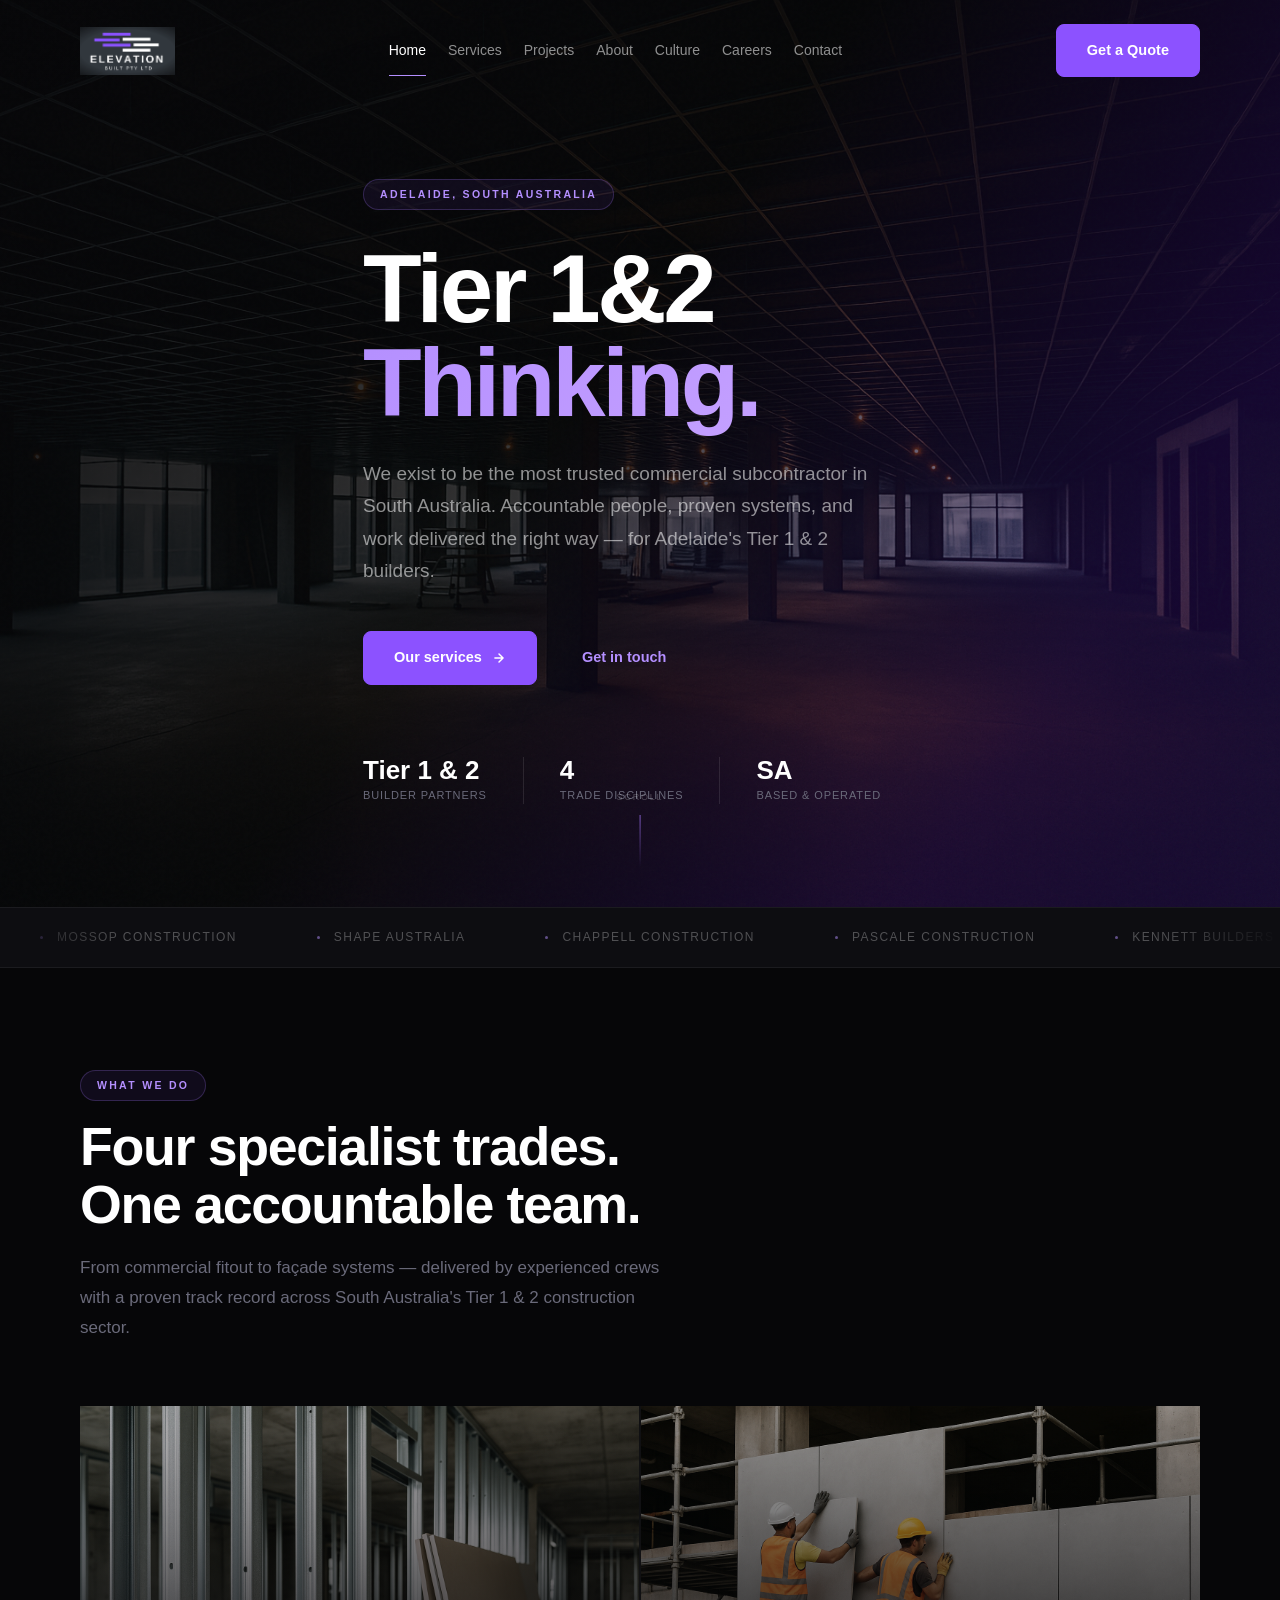
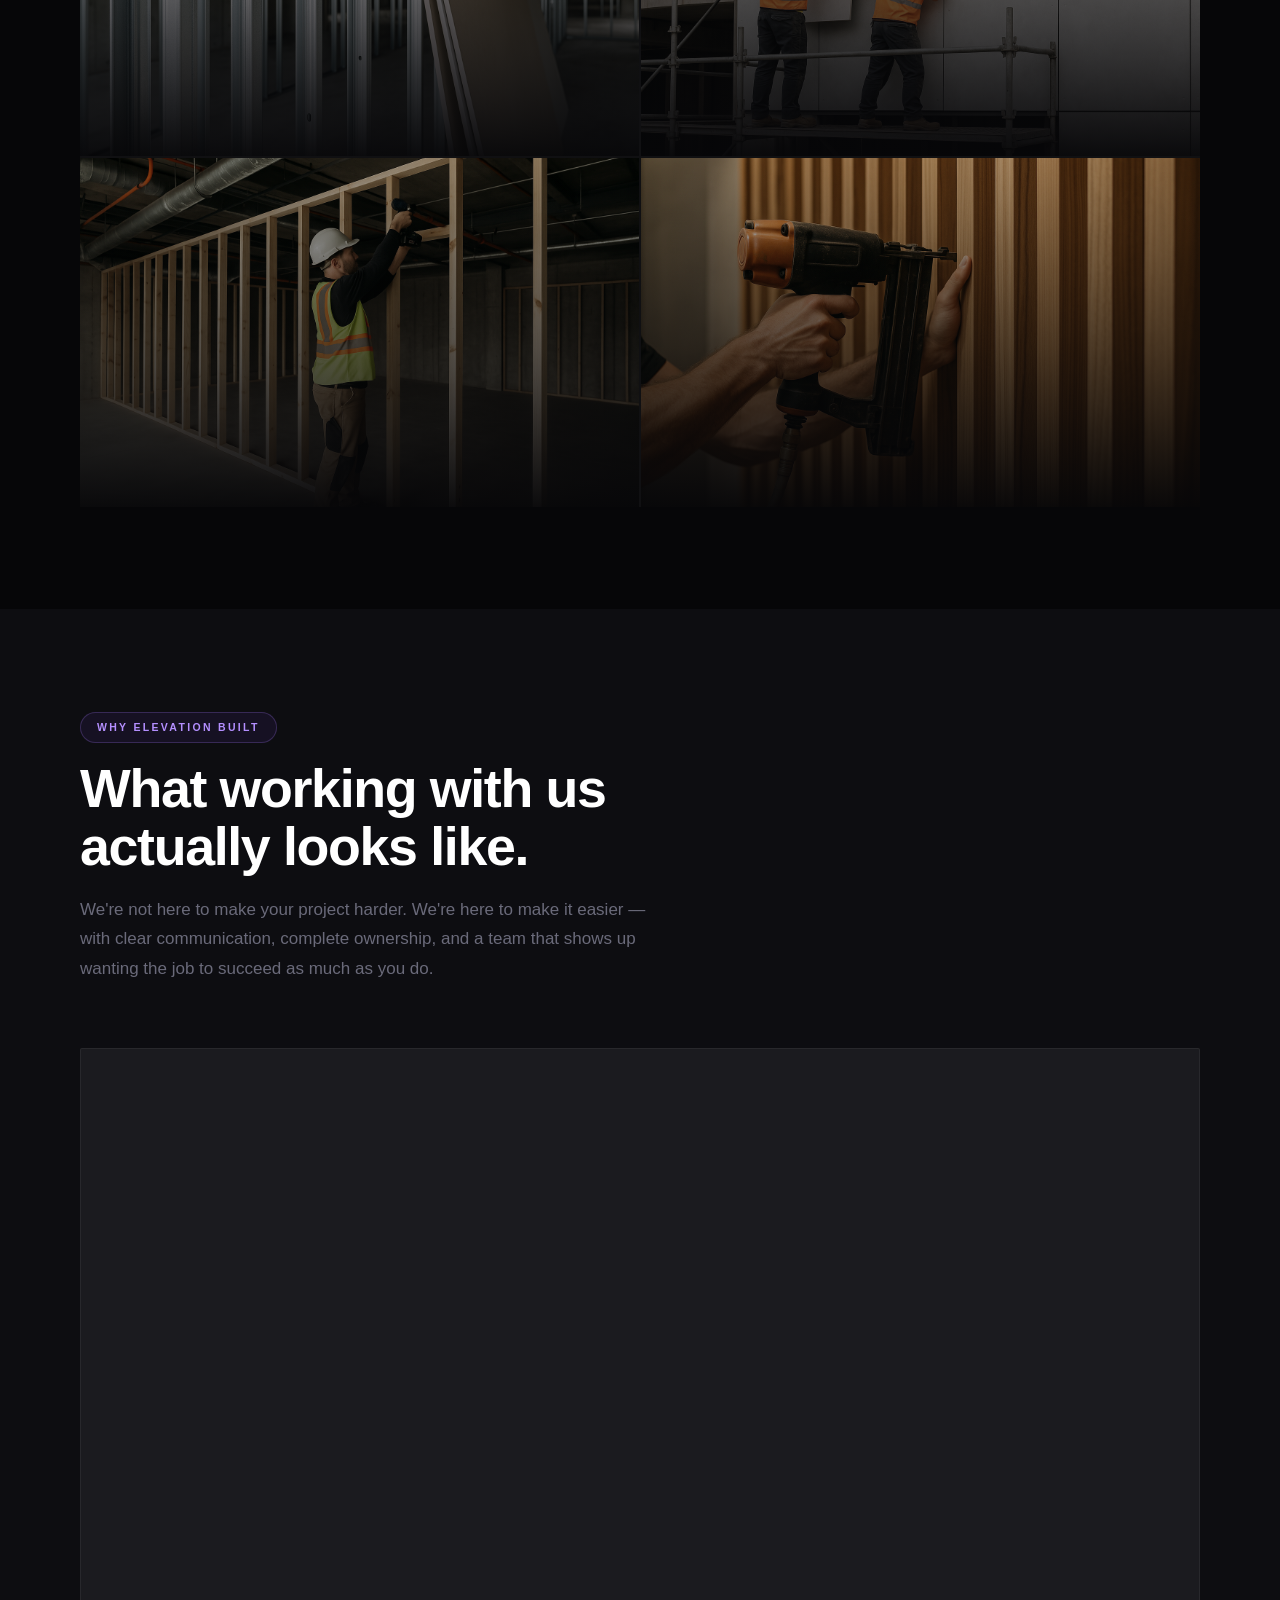
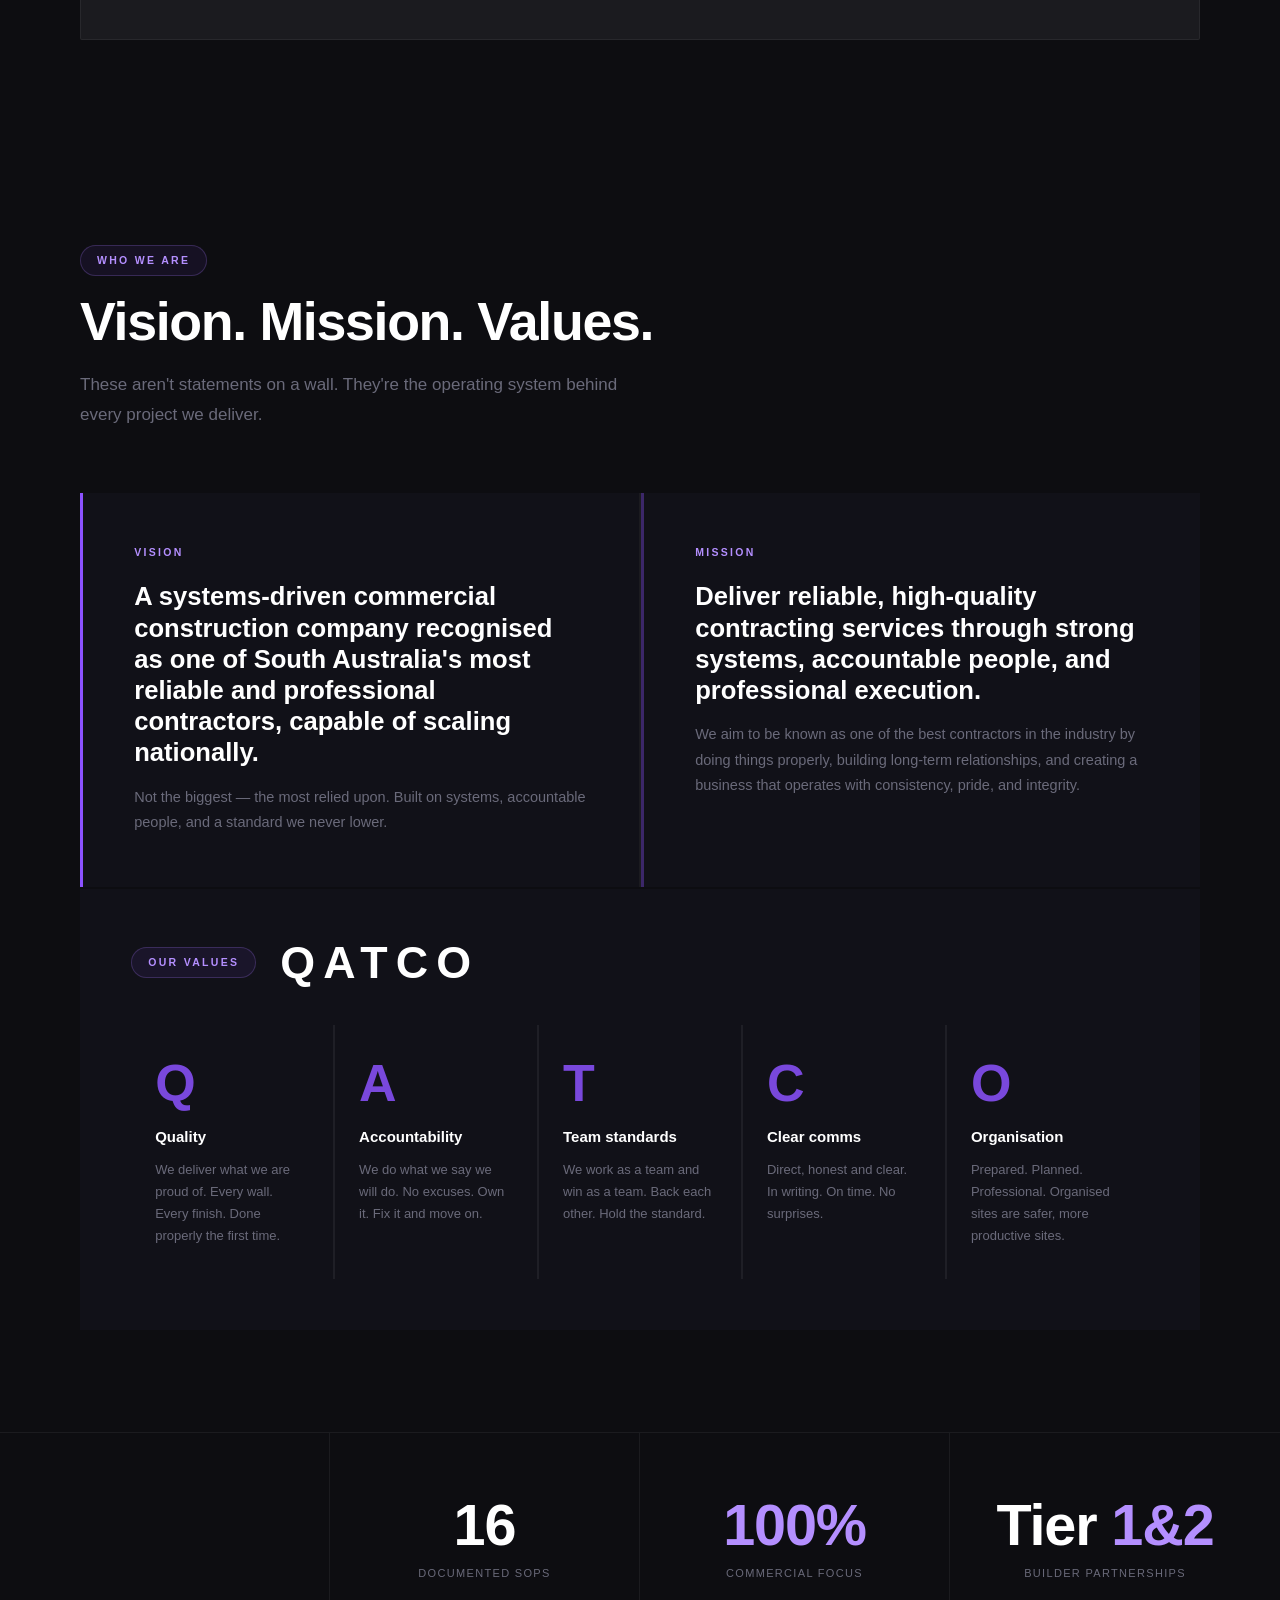
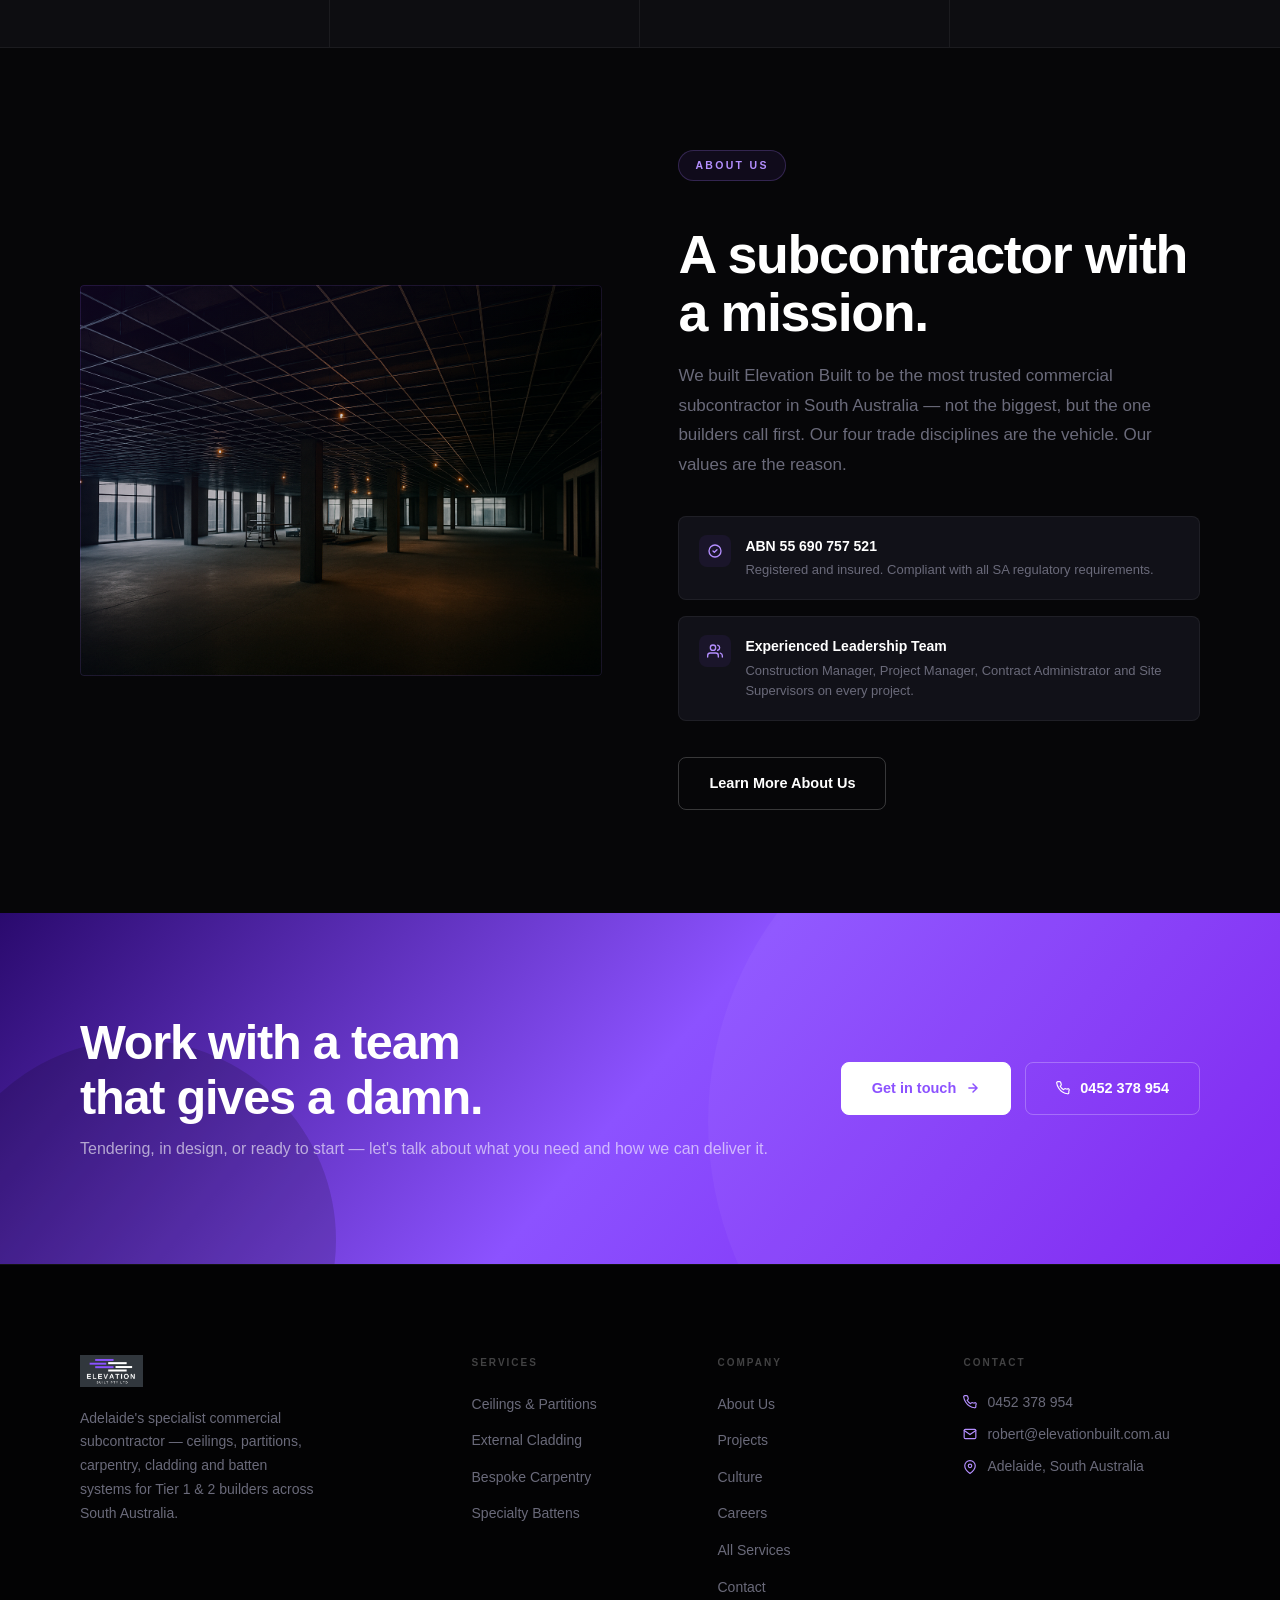
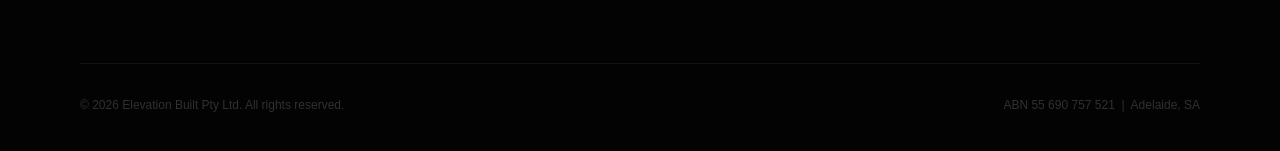
==== index.html @ 49515c76 "Update vision, mission and values from Culture Guide v13 — QATCO" ====
<!DOCTYPE html>
<html lang="en">
<head>
  <meta charset="UTF-8" />
  <meta name="viewport" content="width=device-width, initial-scale=1.0" />
  <title>Elevation Built | Commercial Construction Adelaide | Ceilings, Cladding & Carpentry SA</title>
  <meta name="description" content="Elevation Built — Adelaide's commercial construction specialists. Suspended ceilings, partition walls, bespoke carpentry, external cladding and specialty batten systems. Tier 1 & 2 builder partner. Call 0452 378 954." />
  <meta name="keywords" content="ceilings and partitions Adelaide, commercial construction Adelaide, suspended ceilings Adelaide SA, partition walls Adelaide, external cladding Adelaide, CFC cladding Adelaide, carpentry Adelaide, specialty battens Adelaide" />
  <link rel="canonical" href="https://elevationbuilt.com.au" />
  <meta property="og:title" content="Elevation Built | Commercial Construction Adelaide" />
  <meta property="og:description" content="Adelaide's specialist commercial subcontractor — ceilings, partitions, carpentry, CFC cladding and batten systems for Tier 1 & 2 builders." />
  <meta property="og:type" content="website" />
  <!-- DS Part 1 §3: Helvetica Neue — no external font dependency -->
  <link rel="stylesheet" href="css/style.css" />
  <script type="application/ld+json">{"@context":"https://schema.org","@type":"LocalBusiness","name":"Elevation Built Pty Ltd","telephone":"+61452378954","email":"robert@elevationbuilt.com.au","url":"https://elevationbuilt.com.au","address":{"@type":"PostalAddress","addressLocality":"Adelaide","addressRegion":"SA","addressCountry":"AU"},"areaServed":[{"@type":"City","name":"Adelaide"},{"@type":"State","name":"South Australia"}],"description":"Adelaide commercial construction specialists — ceilings, partitions, carpentry, cladding and batten systems for Tier 1 & 2 builders.","identifier":{"@type":"PropertyValue","name":"ABN","value":"55 690 757 521"}}</script>
</head>
<body>

<!-- ===== NAV ===== -->
<nav class="nav" id="nav" role="navigation" aria-label="Main navigation">
  <div class="container">
    <div class="nav-inner">
      <a href="./" class="nav-logo">
        <img src="images/eb-logo.png" alt="Elevation Built" />
      </a>
      <ul class="nav-links">
        <li><a href="./" class="active">Home</a></li>
        <li><a href="services.html">Services</a></li>
        <li><a href="projects.html">Projects</a></li>
        <li><a href="about.html">About</a></li>
        <li><a href="culture.html">Culture</a></li>
        <li><a href="careers.html">Careers</a></li>
        <li><a href="contact.html">Contact</a></li>
      </ul>
      <div class="nav-right">
        <a href="contact.html" class="btn btn-primary">Get a Quote</a>
        <button class="hamburger" id="hamburger" aria-label="Open navigation menu" aria-expanded="false" aria-controls="mobileMenu">
          <span></span><span></span><span></span>
        </button>
      </div>
    </div>
  </div>
</nav>

<!-- Mobile menu -->
<div class="mobile-menu" id="mobileMenu">
  <a href="./" onclick="closeMobileMenu()">Home</a>
  <a href="services.html" onclick="closeMobileMenu()">Services</a>
  <a href="projects.html" onclick="closeMobileMenu()">Projects</a>
  <a href="about.html" onclick="closeMobileMenu()">About</a>
  <a href="culture.html" onclick="closeMobileMenu()">Culture</a>
  <a href="careers.html" onclick="closeMobileMenu()">Careers</a>
  <a href="contact.html" onclick="closeMobileMenu()">Contact</a>
  <a href="contact.html" class="btn btn-primary" style="margin-top:8px;font-size:18px;" onclick="closeMobileMenu()">Get a Quote</a>
</div>

<main id="main-content">
<!-- ===== HERO ===== -->
<section class="hero">
  <div class="hero-bg"></div>
  <div class="container">
    <div class="hero-content">
      <div class="hero-eyebrow">
        <span class="label">Adelaide, South Australia</span>
      </div>
      <h1 class="hero-title">
        Tier&nbsp;1&amp;2<br>
        <em>Thinking.</em>
      </h1>
      <p class="hero-sub">
        We exist to be the most trusted commercial subcontractor in South Australia. Accountable people, proven systems, and work delivered the right way — for Adelaide's Tier 1 & 2 builders.
      </p>
      <div class="hero-actions">
        <a href="services.html" class="btn btn-primary" data-component="BTN-001-primary">
          Our services
          <svg viewBox="0 0 24 24" fill="none" stroke="currentColor" stroke-width="2.5" stroke-linecap="round" stroke-linejoin="round"><path d="M5 12h14M12 5l7 7-7 7"/></svg>
        </a>
        <a href="contact.html" class="btn btn-ghost" data-component="BTN-001-ghost">Get in touch</a>
      </div>
      <div class="hero-stats">
        <div class="hero-stat">
          <div class="hs-num">Tier&nbsp;1&nbsp;&amp;&nbsp;2</div>
          <div class="hs-lbl">Builder Partners</div>
        </div>
        <div class="hero-stat">
          <div class="hs-num">4</div>
          <div class="hs-lbl">Trade Disciplines</div>
        </div>
        <div class="hero-stat">
          <div class="hs-num">SA</div>
          <div class="hs-lbl">Based &amp; Operated</div>
        </div>
      </div>
    </div>
  </div>
  <div class="scroll-indicator" id="scrollIndicator">
    <span>Scroll</span>
    <div class="scroll-line"></div>
  </div>
</section>

<!-- ===== TRUST BAR ===== -->
<div class="trust-bar">
  <div class="trust-track" id="trustTrack">
    <span class="trust-item">Mossop Construction</span>
    <span class="trust-item">SHAPE Australia</span>
    <span class="trust-item">Chappell Construction</span>
    <span class="trust-item">Pascale Construction</span>
    <span class="trust-item">Kennett Builders</span>
    <span class="trust-item">Cook Building</span>
    <span class="trust-item">Sarah Construction</span>
    <span class="trust-item">Commercial Construction SA</span>
    <span class="trust-item">Mossop Construction</span>
    <span class="trust-item">SHAPE Australia</span>
    <span class="trust-item">Chappell Construction</span>
    <span class="trust-item">Pascale Construction</span>
    <span class="trust-item">Kennett Builders</span>
    <span class="trust-item">Cook Building</span>
    <span class="trust-item">Sarah Construction</span>
    <span class="trust-item">Commercial Construction SA</span>
  </div>
</div>

<!-- ===== SERVICES ===== -->
<section class="section" style="background:var(--bg); padding-top: clamp(80px, 8vw, 120px);">
  <div class="container">
    <div class="section-head reveal">
      <span class="label">What We Do</span>
      <h2 class="section-title">Four specialist trades.<br>One accountable team.</h2>
      <p class="section-sub" style="margin-top:16px;">From commercial fitout to façade systems — delivered by experienced crews with a proven track record across South Australia's Tier 1 & 2 construction sector.</p>
    </div>
  </div>
  <div style="max-width:var(--max-w); margin: 0 auto; padding: 0 var(--pad-h);">
    <div class="services-grid">

      <a href="ceilings-partitions.html" class="service-card reveal reveal-d1">
        <img src="images/ceilings-partitions.png" alt="Ceilings and partitions Adelaide" class="service-card-img" />
        <div class="service-card-overlay">
          <div class="service-tag">01 — Specialist Fitout</div>
          <div class="service-name">Ceilings &amp; Partitions</div>
          <div class="service-blurb">Suspended ceilings, acoustic systems and partition walls for commercial fitout, healthcare, education and retail across Adelaide SA.</div>
          <div class="service-link">
            Learn more
            <svg viewBox="0 0 24 24" fill="none" stroke="currentColor" stroke-width="2.5" stroke-linecap="round" stroke-linejoin="round"><path d="M5 12h14M12 5l7 7-7 7"/></svg>
          </div>
        </div>
      </a>

      <a href="cladding.html" class="service-card reveal reveal-d2">
        <img src="images/cladding.png" alt="CFC external cladding Adelaide" class="service-card-img" />
        <div class="service-card-overlay">
          <div class="service-tag">02 — Façade Systems</div>
          <div class="service-name">External Cladding</div>
          <div class="service-blurb">Fibre cement cladding and architectural façade solutions for commercial buildings across South Australia — NCC-compliant, weathertight installation.</div>
          <div class="service-link">
            Learn more
            <svg viewBox="0 0 24 24" fill="none" stroke="currentColor" stroke-width="2.5" stroke-linecap="round" stroke-linejoin="round"><path d="M5 12h14M12 5l7 7-7 7"/></svg>
          </div>
        </div>
      </a>

      <a href="carpentry.html" class="service-card reveal reveal-d3">
        <img src="images/carpentry.png" alt="Bespoke commercial carpentry Adelaide" class="service-card-img" />
        <div class="service-card-overlay">
          <div class="service-tag">03 — Bespoke Timber</div>
          <div class="service-name">Bespoke Carpentry</div>
          <div class="service-blurb">Architectural timber framing, custom joinery, structural carpentry and precision fit-out for commercial and institutional projects across SA.</div>
          <div class="service-link">
            Learn more
            <svg viewBox="0 0 24 24" fill="none" stroke="currentColor" stroke-width="2.5" stroke-linecap="round" stroke-linejoin="round"><path d="M5 12h14M12 5l7 7-7 7"/></svg>
          </div>
        </div>
      </a>

      <a href="battens.html" class="service-card reveal reveal-d4">
        <img src="images/battens.png" alt="Specialty batten systems Adelaide" class="service-card-img" />
        <div class="service-card-overlay">
          <div class="service-tag">04 — Acoustic &amp; Visual</div>
          <div class="service-name">Specialty Battens</div>
          <div class="service-blurb">Architectural batten wall and ceiling systems — designed and installed to meet acoustic NRC targets for healthcare, education and corporate environments.</div>
          <div class="service-link">
            Learn more
            <svg viewBox="0 0 24 24" fill="none" stroke="currentColor" stroke-width="2.5" stroke-linecap="round" stroke-linejoin="round"><path d="M5 12h14M12 5l7 7-7 7"/></svg>
          </div>
        </div>
      </a>

    </div>
  </div>
</section>

<!-- ===== WHY ELEVATION BUILT ===== -->
<section class="section" style="background: var(--surface);">
  <div class="container">
    <div class="section-head reveal">
      <span class="label">Why Elevation Built</span>
      <h2 class="section-title">What working with us<br>actually looks like.</h2>
      <p class="section-sub" style="margin-top:16px;">We're not here to make your project harder. We're here to make it easier — with clear communication, complete ownership, and a team that shows up wanting the job to succeed as much as you do.</p>
    </div>
    <div class="why-grid">

      <div class="why-item reveal reveal-d1">
        <div class="why-num">01</div>
        <h3>Ownership Over Excuses</h3>
        <p>We don't pass problems up the chain. We run 4-week lookahead programmes, identify clashes early, and keep the programme moving. Accountability is the standard — not the exception.</p>
      </div>

      <div class="why-item reveal reveal-d3">
        <div class="why-num">02</div>
        <h3>Commercial Integrity</h3>
        <p>Every variation captured, costed and submitted before work proceeds. We protect the project's commercial position because that's what genuine partners do — not just what we're contracted to do.</p>
      </div>

      <div class="why-item reveal reveal-d4">
        <div class="why-num">03</div>
        <h3>Systems, Not Luck</h3>
        <p>16 company SOPs covering delivery, safety, communication and commercial management. We built them because the best teams operate on clear standards — not tribal knowledge or whoever shows up that day.</p>
      </div>

      <div class="why-item reveal reveal-d5">
        <div class="why-num">04</div>
        <h3>Quality Without Compromise</h3>
        <p>Fire-rated partitions, acoustic-rated assemblies, NCC-compliant cladding. We do it right because the buildings we work on outlast all of us — and our name goes on them.</p>
      </div>

      <div class="why-item reveal reveal-d5">
        <div class="why-num">05</div>
        <h3>Always Learning</h3>
        <p>Construction evolves, standards change, and better ways of working emerge. We invest in our people and our systems continuously — because the moment a team stops learning, they stop improving. That's not a standard we accept.</p>
      </div>

      <div class="why-item reveal">
        <div class="why-num">06</div>
        <h3>Here to Help, Not Fight</h3>
        <p>We don't show up looking for an argument. We show up to make your programme more predictable, your site cleaner, and your job easier. A great subcontractor lifts the whole project — not just their section of it.</p>
      </div>

    </div>
  </div>
</section>

<!-- ===== VISION / MISSION / VALUES ===== -->
<section class="section" style="background: var(--surface); padding-top: clamp(80px, 8vw, 120px);">
  <div class="container">
    <div class="section-head reveal">
      <span class="label">Who We Are</span>
      <h2 class="section-title">Vision. Mission. Values.</h2>
      <p class="section-sub" style="margin-top:16px;">These aren't statements on a wall. They're the operating system behind every project we deliver.</p>
    </div>

    <!-- Vision + Mission -->
    <div class="vmv-vm-grid">
      <div class="vmv-card vmv-vision reveal reveal-d1">
        <div class="vmv-card-tag">Vision</div>
        <h3 class="vmv-card-title">A systems-driven commercial construction company recognised as one of South Australia's most reliable and professional contractors, capable of scaling nationally.</h3>
        <p class="vmv-card-body">Not the biggest — the most relied upon. Built on systems, accountable people, and a standard we never lower.</p>
      </div>
      <div class="vmv-card vmv-mission reveal reveal-d2">
        <div class="vmv-card-tag">Mission</div>
        <h3 class="vmv-card-title">Deliver reliable, high-quality contracting services through strong systems, accountable people, and professional execution.</h3>
        <p class="vmv-card-body">We aim to be known as one of the best contractors in the industry by doing things properly, building long-term relationships, and creating a business that operates with consistency, pride, and integrity.</p>
      </div>
    </div>

    <!-- QATCO Values -->
    <div class="vmv-values-wrap reveal reveal-d3">
      <div class="vmv-values-header">
        <span class="label">Our Values</span>
        <h3 class="vmv-values-word">QATCO</h3>
      </div>
      <div class="vmv-values-grid">
        <div class="vmv-value-card">
          <div class="vmv-letter">Q</div>
          <h4>Quality</h4>
          <p>We deliver what we are proud of. Every wall. Every finish. Done properly the first time.</p>
        </div>
        <div class="vmv-value-card">
          <div class="vmv-letter">A</div>
          <h4>Accountability</h4>
          <p>We do what we say we will do. No excuses. Own it. Fix it and move on.</p>
        </div>
        <div class="vmv-value-card">
          <div class="vmv-letter">T</div>
          <h4>Team standards</h4>
          <p>We work as a team and win as a team. Back each other. Hold the standard.</p>
        </div>
        <div class="vmv-value-card">
          <div class="vmv-letter">C</div>
          <h4>Clear comms</h4>
          <p>Direct, honest and clear. In writing. On time. No surprises.</p>
        </div>
        <div class="vmv-value-card">
          <div class="vmv-letter">O</div>
          <h4>Organisation</h4>
          <p>Prepared. Planned. Professional. Organised sites are safer, more productive sites.</p>
        </div>
      </div>
    </div>

  </div>
</section>

<!-- ===== STATS ===== -->
<div class="stats-strip">
  <div class="container" style="padding:0;">
    <div class="stats-grid">
      <div class="stat-cell reveal">

      </div>
      <div class="stat-cell reveal reveal-d1">
        <div class="stat-big">16</div>
        <div class="stat-lbl">Documented SOPs</div>
      </div>
      <div class="stat-cell reveal reveal-d2">
        <div class="stat-big"><em>100%</em></div>
        <div class="stat-lbl">Commercial Focus</div>
      </div>
      <div class="stat-cell reveal reveal-d3">
        <div class="stat-big">Tier&nbsp;<em>1&amp;2</em></div>
        <div class="stat-lbl">Builder Partnerships</div>
      </div>
    </div>
  </div>
</div>

<!-- ===== ABOUT SPLIT ===== -->
<section class="split-section section" style="background: var(--bg);">
  <div class="container">
    <div class="split-inner">
      <div class="split-img reveal">
        <img src="images/hero-v3.png" alt="Elevation Built commercial construction Adelaide" />
        <div class="split-img-border"></div>
      </div>
      <div class="split-content">
        <span class="label reveal">About Us</span>
        <h2 class="section-title reveal reveal-d1" style="margin: 20px 0 20px;">A subcontractor with a mission.</h2>
        <p class="section-sub reveal reveal-d2" style="margin-bottom: 36px;">We built Elevation Built to be the most trusted commercial subcontractor in South Australia — not the biggest, but the one builders call first. Our four trade disciplines are the vehicle. Our values are the reason.</p>
        <div class="split-points">
          <div class="split-point reveal reveal-d2">
            <div class="split-point-icon">
              <svg viewBox="0 0 24 24" fill="none" stroke-width="2" stroke-linecap="round" stroke-linejoin="round"><path d="M9 12l2 2 4-4m6 2a9 9 0 11-18 0 9 9 0 0118 0z"/></svg>
            </div>
            <div>
              <h4>ABN 55 690 757 521</h4>
              <p>Registered and insured. Compliant with all SA regulatory requirements.</p>
            </div>
          </div>
          <div class="split-point reveal reveal-d3">
            <div class="split-point-icon">
              <svg viewBox="0 0 24 24" fill="none" stroke-width="2" stroke-linecap="round" stroke-linejoin="round"><path d="M17 21v-2a4 4 0 00-4-4H5a4 4 0 00-4 4v2"/><circle cx="9" cy="7" r="4"/><path d="M23 21v-2a4 4 0 00-3-3.87M16 3.13a4 4 0 010 7.75"/></svg>
            </div>
            <div>
              <h4>Experienced Leadership Team</h4>
              <p>Construction Manager, Project Manager, Contract Administrator and Site Supervisors on every project.</p>
            </div>
          </div>

        </div>
        <div style="margin-top: 36px;" class="reveal reveal-d5">
          <a href="about.html" class="btn btn-outline">Learn More About Us</a>
        </div>
      </div>
    </div>
  </div>
</section>

<!-- ===== CTA ===== -->
<section class="cta-section">
  <div class="container">
    <div class="cta-inner">
      <div class="cta-text">
        <h2 class="cta-title">Work with a team<br>that gives a damn.</h2>
        <p class="cta-sub">Tendering, in design, or ready to start — let's talk about what you need and how we can deliver it.</p>
      </div>
      <div class="cta-actions">
        <a href="contact.html" class="btn btn-white" data-component="BTN-001-primary">
          Get in touch
          <svg viewBox="0 0 24 24" fill="none" stroke="currentColor" stroke-width="2.5" stroke-linecap="round" stroke-linejoin="round"><path d="M5 12h14M12 5l7 7-7 7"/></svg>
        </a>
        <a href="tel:0452378954" class="btn btn-outline" style="border-color:rgba(255,255,255,0.25); color:#fff;">
          <svg viewBox="0 0 24 24" fill="none" stroke="currentColor" stroke-width="2" stroke-linecap="round" stroke-linejoin="round"><path d="M22 16.92v3a2 2 0 01-2.18 2 19.79 19.79 0 01-8.63-3.07A19.5 19.5 0 014.5 12 19.79 19.79 0 011.23 3.43 2 2 0 013.22 1h3a2 2 0 012 1.72c.127.96.361 1.903.7 2.81a2 2 0 01-.45 2.11L7.09 8.91a16 16 0 006 6l1.27-1.27a2 2 0 012.11-.45c.907.339 1.85.573 2.81.7A2 2 0 0122 16.92z"/></svg>
          0452 378 954
        </a>
      </div>
    </div>
  </div>
</section>

</main><!-- end #main-content -->

<!-- ===== FOOTER ===== -->
<footer class="footer" role="contentinfo">
  <div class="container">
    <div class="footer-grid">
      <div class="footer-brand">
        <img src="images/eb-logo.png" alt="Elevation Built" class="footer-logo" />
        <p class="footer-tagline">Adelaide's specialist commercial subcontractor — ceilings, partitions, carpentry, cladding and batten systems for Tier 1 & 2 builders across South Australia.</p>
      </div>
      <div class="footer-col">
        <h5>Services</h5>
        <ul>
          <li><a href="ceilings-partitions.html">Ceilings &amp; Partitions</a></li>
          <li><a href="cladding.html">External Cladding</a></li>
          <li><a href="carpentry.html">Bespoke Carpentry</a></li>
          <li><a href="battens.html">Specialty Battens</a></li>
        </ul>
      </div>
      <div class="footer-col">
        <h5>Company</h5>
        <ul>
          <li><a href="about.html">About Us</a></li>
          <li><a href="projects.html">Projects</a></li>
          <li><a href="culture.html">Culture</a></li>
          <li><a href="careers.html">Careers</a></li>
          <li><a href="services.html">All Services</a></li>
          <li><a href="contact.html">Contact</a></li>
        </ul>
      </div>
      <div class="footer-col">
        <h5>Contact</h5>
        <div class="footer-contact-line">
          <svg viewBox="0 0 24 24" fill="none" stroke-width="2" stroke-linecap="round" stroke-linejoin="round"><path d="M22 16.92v3a2 2 0 01-2.18 2 19.79 19.79 0 01-8.63-3.07A19.5 19.5 0 014.5 12 19.79 19.79 0 011.23 3.43 2 2 0 013.22 1h3a2 2 0 012 1.72c.127.96.361 1.903.7 2.81a2 2 0 01-.45 2.11L7.09 8.91a16 16 0 006 6l1.27-1.27a2 2 0 012.11-.45c.907.339 1.85.573 2.81.7A2 2 0 0122 16.92z"/></svg>
          <a href="tel:0452378954">0452 378 954</a>
        </div>
        <div class="footer-contact-line">
          <svg viewBox="0 0 24 24" fill="none" stroke-width="2" stroke-linecap="round" stroke-linejoin="round"><path d="M4 4h16c1.1 0 2 .9 2 2v12c0 1.1-.9 2-2 2H4c-1.1 0-2-.9-2-2V6c0-1.1.9-2 2-2z"/><polyline points="22,6 12,13 2,6"/></svg>
          <a href="mailto:robert@elevationbuilt.com.au">robert@elevationbuilt.com.au</a>
        </div>
        <div class="footer-contact-line">
          <svg viewBox="0 0 24 24" fill="none" stroke-width="2" stroke-linecap="round" stroke-linejoin="round"><path d="M21 10c0 7-9 13-9 13s-9-6-9-13a9 9 0 0118 0z"/><circle cx="12" cy="10" r="3"/></svg>
          <p>Adelaide, South Australia</p>
        </div>
      </div>
    </div>
    <div class="footer-bottom">
      <p class="footer-copy">© 2026 Elevation Built Pty Ltd. All rights reserved.</p>
      <!-- DS version: Full DS alignment v1.0 — July 2026 -->
      <span class="footer-abn">ABN 55 690 757 521 &nbsp;|&nbsp; Adelaide, SA</span>
    </div>
  </div>
</footer>

<script>
// ===== NAV SCROLL =====
const nav = document.getElementById('nav');
window.addEventListener('scroll', () => {
  nav.classList.toggle('scrolled', window.scrollY > 40);
}, { passive: true });

// ===== HAMBURGER =====
const hamburger = document.getElementById('hamburger');
const mobileMenu = document.getElementById('mobileMenu');
let menuOpen = false;
hamburger.addEventListener('click', () => {
  menuOpen = !menuOpen;
  mobileMenu.classList.toggle('open', menuOpen);
  document.body.style.overflow = menuOpen ? 'hidden' : '';
  hamburger.setAttribute('aria-expanded', menuOpen ? 'true' : 'false');
  hamburger.setAttribute('aria-label', menuOpen ? 'Close navigation menu' : 'Open navigation menu');
});
function closeMobileMenu() {
  menuOpen = false;
  mobileMenu.classList.remove('open');
  document.body.style.overflow = '';
}

// ===== SCROLL REVEAL =====
const reveals = document.querySelectorAll('.reveal');
const revealObserver = new IntersectionObserver((entries) => {
  entries.forEach(e => {
    if (e.isIntersecting) {
      e.target.classList.add('visible');
      revealObserver.unobserve(e.target);
    }
  });
}, { threshold: 0.1, rootMargin: '0px 0px -40px 0px' });
reveals.forEach(el => revealObserver.observe(el));

// ===== SCROLL INDICATOR =====
const scrollInd = document.getElementById('scrollIndicator');
if (scrollInd) {
  scrollInd.addEventListener('click', () => {
    window.scrollBy({ top: window.innerHeight, behavior: 'smooth' });
  });
  window.addEventListener('scroll', () => {
    if (scrollInd) scrollInd.style.opacity = window.scrollY > 80 ? '0' : '1';
  }, { passive: true });
}
</script>
</body>
</html>
---- css/style.css ----
/* =============================================
   ELEVATION BUILT — PREMIUM DESIGN SYSTEM
   ============================================= */

/* DS Part 1 — Typography: Helvetica Neue, no Google Fonts */
/* DS Part 1 — Colours: corrected primary purple #8C52FF */
/* DS Part 1 — Spacing: strict 8pt scale */
/* DS Part 2 — Components: BTN-001, BADGE-001, ALT-001 status classes */
/* DS Part 1 — Accessibility: WCAG 2.1 AA, 44×44px touch targets */

*, *::before, *::after { box-sizing: border-box; margin: 0; padding: 0; }

:root {
  /* Surfaces */
  --bg:            #060608;
  --surface:       #0d0d11;
  --card:          #111118;
  --card-hover:    #16161f;

  /* Primary purple — DS Part 1 §2.1 corrected token */
  --purple:        #8C52FF;
  --purple-mid:    #7a3df0;
  --purple-light:  #b48fff;
  --purple-glow:   rgba(140, 82, 255, 0.30);
  --purple-subtle: rgba(140, 82, 255, 0.08);

  /* Status colours — DS Part 1 §2.1 — never use as sole signal */
  --success:       #22C55E;
  --success-tint:  rgba(34, 197, 94, 0.10);
  --warning:       #F59E0B;
  --warning-tint:  rgba(245, 158, 11, 0.10);
  --critical:      #EF4444;
  --critical-tint: rgba(239, 68, 68, 0.10);
  --info:          #3B82F6;
  --info-tint:     rgba(59, 130, 246, 0.10);

  /* Neutrals */
  --white:         #ffffff;
  --off-white:     #ededf2;
  --grey-light:    #b8b8c8;
  --grey:          #6a6a7a;
  --border:        rgba(255, 255, 255, 0.06);
  --border-purple: rgba(140, 82, 255, 0.35);

  /* Typography — DS Part 1 §3: Helvetica Neue, no Google Fonts */
  --font-head:     'Helvetica Neue', Helvetica, Arial, sans-serif;
  --font-body:     'Helvetica Neue', Helvetica, Arial, sans-serif;

  /* Layout */
  --max-w:         1240px;
  --pad-h:         clamp(20px, 5vw, 60px);
  --section-py:    clamp(80px, 8vw, 140px);

  /* 8pt spacing scale — DS Part 1 §4 */
  --sp-1:  4px;
  --sp-2:  8px;
  --sp-3:  16px;
  --sp-4:  24px;
  --sp-5:  32px;
  --sp-6:  40px;
  --sp-7:  48px;
  --sp-8:  56px;
  --sp-9:  64px;
  --sp-10: 80px;
  --sp-11: 96px;
  --sp-12: 120px;
  --sp-13: 160px;
}

html { font-size: 16px; scroll-behavior: smooth; }

/* DS Part 1 §7.1 — Focus ring: 2px #8C52FF, 2px offset, keyboard only */
:focus-visible {
  outline: 2px solid var(--purple);
  outline-offset: 2px;
  border-radius: 4px;
}
:focus:not(:focus-visible) { outline: none; }

body {
  background: var(--bg);
  color: var(--off-white);
  font-family: var(--font-body);
  line-height: 1.6;
  overflow-x: hidden;
  -webkit-font-smoothing: antialiased;
  -moz-osx-font-smoothing: grayscale;
}

a { color: inherit; text-decoration: none; }
img { max-width: 100%; display: block; }
ul { list-style: none; }

/* ============ LAYOUT ============ */
.container { max-width: var(--max-w); margin: 0 auto; padding: 0 var(--pad-h); }
.section { padding: var(--section-py) 0; }

/* ============ TYPOGRAPHY ============ */
.label {
  display: inline-block;
  font-family: var(--font-head);
  font-size: 10.5px;
  font-weight: 600;
  letter-spacing: 0.22em;
  text-transform: uppercase;
  color: var(--purple-light);
  border: 1px solid rgba(155, 111, 240, 0.25);
  border-radius: 100px;
  padding: 6px 16px;
  background: var(--purple-subtle);
}

.section-title {
  font-family: var(--font-head);
  font-size: clamp(36px, 4.2vw, 60px);
  font-weight: 700;
  line-height: 1.08;
  letter-spacing: -0.025em;
  color: var(--white);
}

.section-sub {
  font-size: clamp(15px, 1.4vw, 17px);
  color: var(--grey);
  line-height: 1.75;
  max-width: 580px;
}

.section-head { margin-bottom: clamp(48px, 5vw, 80px); }
.section-head .section-title { margin: 16px 0 20px; }

/* ============ BUTTONS ============ */
/* BTN-001 — DS Part 2 §A — min 44×44px touch target, sentence case labels */
.btn {
  display: inline-flex; align-items: center; gap: 10px;
  padding: 14px 30px;
  min-height: 44px;
  min-width: 44px;
  border-radius: 8px;
  font-family: var(--font-head);
  font-size: 14.5px; font-weight: 600;
  cursor: pointer;
  border: 1px solid transparent;
  transition: all 0.22s ease;
  white-space: nowrap;
  text-transform: none; /* Sentence case — DS Part 1 §3.2 */
}
/* BTN-001-primary — one per screen/section */
.btn-primary, [data-component="BTN-001-primary"] {
  background: var(--purple);
  color: #fff;
  border-color: var(--purple);
}
.btn-primary:hover, [data-component="BTN-001-primary"]:hover {
  background: var(--purple-mid);
  border-color: var(--purple-mid);
  transform: translateY(-2px);
  box-shadow: 0 14px 40px var(--purple-glow);
}
/* BTN-001-secondary */
[data-component="BTN-001-secondary"] {
  background: var(--white);
  color: #1A1A2E;
  border-color: #1A1A2E;
}
[data-component="BTN-001-secondary"]:hover {
  background: var(--off-white);
}
.btn-outline {
  background: transparent;
  color: var(--white);
  border-color: rgba(255,255,255,0.2);
}
.btn-outline:hover {
  background: rgba(255,255,255,0.05);
  border-color: rgba(255,255,255,0.4);
}
/* BTN-001-ghost / tertiary */
.btn-ghost, [data-component="BTN-001-ghost"] {
  background: transparent;
  color: var(--purple-light);
  border-color: transparent;
}
.btn-ghost:hover, [data-component="BTN-001-ghost"]:hover {
  color: var(--white);
  background: var(--purple-subtle);
}
.btn-white {
  background: #fff;
  color: var(--purple);
  border-color: #fff;
}
.btn-white:hover {
  background: var(--off-white);
  transform: translateY(-2px);
  box-shadow: 0 16px 48px rgba(0,0,0,0.35);
}

/* BTN-001-destructive */
[data-component="BTN-001-destructive"] {
  background: var(--critical);
  color: #fff;
  border-color: var(--critical);
}
[data-component="BTN-001-destructive"]:hover {
  background: #dc2626;
  border-color: #dc2626;
}
.btn svg { width: 14px; height: 14px; flex-shrink: 0; }

/* ============ SCROLL REVEAL ============ */
.reveal {
  opacity: 0;
  transform: translateY(32px);
  transition: opacity 0.72s cubic-bezier(0.22, 1, 0.36, 1),
              transform 0.72s cubic-bezier(0.22, 1, 0.36, 1);
}
.reveal.visible { opacity: 1; transform: translateY(0); }
.reveal-d1 { transition-delay: 0.1s; }
.reveal-d2 { transition-delay: 0.2s; }
.reveal-d3 { transition-delay: 0.3s; }
.reveal-d4 { transition-delay: 0.4s; }
.reveal-d5 { transition-delay: 0.5s; }

/* ============ NAVBAR ============ */
.nav {
  position: fixed; top: 0; left: 0; right: 0; z-index: 200;
  padding: 24px 0;
  border-bottom: 1px solid transparent;
  transition: padding 0.3s ease, background 0.3s ease, border-color 0.3s ease;
}
.nav.scrolled {
  padding: 14px 0;
  background: rgba(6, 6, 8, 0.88);
  backdrop-filter: blur(24px) saturate(1.4);
  -webkit-backdrop-filter: blur(24px) saturate(1.4);
  border-color: var(--border);
}
.nav-inner { display: flex; align-items: center; justify-content: space-between; gap: 32px; }
.nav-logo img {
  height: 48px;
  width: auto;
  /* Soft fade on all edges — dissolves the rectangle */
  -webkit-mask-image: radial-gradient(ellipse 90% 80% at 50% 50%, black 55%, transparent 100%);
  mask-image: radial-gradient(ellipse 90% 80% at 50% 50%, black 55%, transparent 100%);
  transition: opacity 0.2s;
}
.nav-logo img:hover { opacity: 0.85; }
.nav-links {
  display: flex; align-items: center; gap: 22px;
}
/* DS Part 1 §7.2 — nav links min touch height */
.nav-links a {
  font-family: var(--font-head);
  font-size: 14px; font-weight: 500;
  color: rgba(255,255,255,0.55);
  transition: color 0.2s;
  position: relative;
  min-height: 44px;
  display: inline-flex;
  align-items: center;
}
.nav-links a::after {
  content: '';
  position: absolute; bottom: -3px; left: 0; right: 0;
  height: 1px;
  background: var(--purple-light);
  transform: scaleX(0);
  transition: transform 0.2s;
}
.nav-links a:hover { color: var(--white); }
.nav-links a:hover::after,
.nav-links a.active::after { transform: scaleX(1); }
.nav-links a.active { color: var(--white); }
.nav-right { display: flex; align-items: center; gap: 16px; }

/* DS Part 1 §7.2 — 44×44px min touch target */
.hamburger { display: none; background: none; border: none; cursor: pointer; padding: 6px; flex-direction: column; gap: 5px; min-width: 44px; min-height: 44px; align-items: center; justify-content: center; }
.hamburger span { display: block; width: 22px; height: 1.5px; background: var(--white); border-radius: 2px; transition: all 0.3s; }

/* Mobile menu */
.mobile-menu {
  display: none;
  position: fixed; top: 0; left: 0; right: 0; bottom: 0; z-index: 150;
  background: var(--bg);
  padding: 100px var(--pad-h) 40px;
  flex-direction: column; gap: 32px;
}
.mobile-menu.open { display: flex; }
.mobile-menu a {
  font-family: var(--font-head);
  font-size: clamp(28px, 6vw, 48px);
  font-weight: 700;
  color: var(--white);
  border-bottom: 1px solid var(--border);
  padding-bottom: 24px;
  transition: color 0.2s;
}
.mobile-menu a:hover { color: var(--purple-light); }

/* ============ HERO ============ */
.hero {
  position: relative;
  min-height: 100svh;
  display: flex; align-items: center;
  overflow: hidden;
}
.hero-bg {
  position: absolute; inset: 0;
  background-image: url('../images/hero-v3.png');
  background-size: cover;
  background-position: center 30%;
  z-index: 0;
}
.hero-bg::after {
  content: '';
  position: absolute; inset: 0;
  background: linear-gradient(
    125deg,
    rgba(6,6,8,0.95) 0%,
    rgba(6,6,8,0.80) 45%,
    rgba(40,10,90,0.50) 80%,
    rgba(91,31,184,0.25) 100%
  );
}

/* Animated grain overlay */
.hero-bg::before {
  content: '';
  position: absolute; inset: 0; z-index: 1;
  background-image: url("data:image/svg+xml,%3Csvg viewBox='0 0 256 256' xmlns='http://www.w3.org/2000/svg'%3E%3Cfilter id='noise'%3E%3CfeTurbulence type='fractalNoise' baseFrequency='0.85' numOctaves='4' stitchTiles='stitch'/%3E%3C/filter%3E%3Crect width='100%25' height='100%25' filter='url(%23noise)' opacity='0.03'/%3E%3C/svg%3E");
  opacity: 0.4;
  pointer-events: none;
}

.hero-content {
  position: relative; z-index: 1;
  padding: clamp(120px, 14vw, 180px) 0 clamp(80px, 8vw, 120px);
}
.hero-eyebrow { margin-bottom: 32px; }

.hero-title {
  font-family: var(--font-head);
  font-size: clamp(52px, 7.5vw, 110px);
  font-weight: 700;
  line-height: 0.98;
  letter-spacing: -0.035em;
  color: var(--white);
  margin-bottom: 28px;
}
.hero-title em {
  font-style: normal;
  background: linear-gradient(135deg, var(--purple-light) 0%, #c4a0ff 100%);
  -webkit-background-clip: text;
  -webkit-text-fill-color: transparent;
  background-clip: text;
}

.hero-sub {
  font-size: clamp(16px, 1.6vw, 19px);
  color: rgba(255,255,255,0.55);
  line-height: 1.7;
  max-width: 520px;
  margin-bottom: 44px;
}
.hero-actions { display: flex; align-items: center; gap: 14px; flex-wrap: wrap; margin-bottom: 72px; }

.hero-stats { display: flex; align-items: center; gap: 0; flex-wrap: wrap; }
.hero-stat { padding: 0 36px; border-right: 1px solid rgba(255,255,255,0.1); }
.hero-stat:first-child { padding-left: 0; }
.hero-stat:last-child { border-right: none; }
.hs-num {
  font-family: var(--font-head);
  font-size: 26px; font-weight: 700;
  color: var(--white);
  line-height: 1;
  margin-bottom: 4px;
}
.hs-lbl {
  font-size: 11px;
  letter-spacing: 0.08em;
  text-transform: uppercase;
  color: var(--grey);
}

.scroll-indicator {
  position: absolute; bottom: 40px; left: 50%; transform: translateX(-50%);
  display: flex; flex-direction: column; align-items: center; gap: 10px;
  z-index: 1; cursor: pointer;
}
.scroll-indicator span {
  font-family: var(--font-head);
  font-size: 9px; letter-spacing: 0.2em; text-transform: uppercase;
  color: rgba(255,255,255,0.25);
}
.scroll-line {
  width: 1px; height: 52px;
  background: linear-gradient(to bottom, rgba(155,111,240,0.8), transparent);
  animation: scrollPulse 2.2s ease-in-out infinite;
}
@keyframes scrollPulse {
  0%, 100% { opacity: 0.3; transform: scaleY(0.8); }
  50% { opacity: 1; transform: scaleY(1); }
}

/* ============ TRUST BAR ============ */
.trust-bar {
  background: var(--surface);
  border-top: 1px solid var(--border);
  border-bottom: 1px solid var(--border);
  padding: 0;
  overflow: hidden;
  position: relative;
}
.trust-bar::before,
.trust-bar::after {
  content: '';
  position: absolute; top: 0; bottom: 0; width: 120px; z-index: 1;
  pointer-events: none;
}
.trust-bar::before { left: 0; background: linear-gradient(to right, var(--surface), transparent); }
.trust-bar::after  { right: 0; background: linear-gradient(to left, var(--surface), transparent); }
.trust-label {
  position: absolute; left: var(--pad-h); top: 50%; transform: translateY(-50%);
  font-family: var(--font-head);
  font-size: 9.5px; font-weight: 600;
  letter-spacing: 0.2em; text-transform: uppercase;
  color: rgba(255,255,255,0.2);
  z-index: 2; white-space: nowrap;
}
.trust-track {
  display: flex;
  animation: marquee 28s linear infinite;
  width: max-content;
}
.trust-item {
  display: inline-flex; align-items: center; gap: 14px;
  padding: 20px 40px;
  font-family: var(--font-head);
  font-size: 12px; font-weight: 500;
  letter-spacing: 0.12em; text-transform: uppercase;
  color: rgba(255,255,255,0.28);
  white-space: nowrap;
  transition: color 0.2s;
}
.trust-item::before {
  content: '';
  display: inline-block; width: 3px; height: 3px;
  border-radius: 50%; background: var(--purple-light);
  opacity: 0.5;
  flex-shrink: 0;
}
@keyframes marquee {
  from { transform: translateX(0); }
  to   { transform: translateX(-50%); }
}

/* ============ SERVICES ============ */
.services-grid {
  display: grid;
  grid-template-columns: repeat(2, 1fr);
  gap: 2px;
  background: rgba(255,255,255,0.04);
}

.service-card {
  position: relative; overflow: hidden;
  background: var(--card);
  aspect-ratio: 16/10;
  display: block;
}
.service-card-img {
  width: 100%; height: 100%;
  object-fit: cover;
  transition: transform 0.7s cubic-bezier(0.22, 1, 0.36, 1);
  filter: brightness(0.75) saturate(0.8);
}
.service-card:hover .service-card-img {
  transform: scale(1.06);
  filter: brightness(0.65) saturate(0.7);
}
.service-card-overlay {
  position: absolute; inset: 0;
  background: linear-gradient(
    to top,
    rgba(6,6,8,0.96) 0%,
    rgba(6,6,8,0.5) 45%,
    transparent 100%
  );
  display: flex; flex-direction: column; justify-content: flex-end;
  padding: clamp(24px, 3vw, 44px);
  transition: background 0.4s ease;
}
.service-card:hover .service-card-overlay {
  background: linear-gradient(
    to top,
    rgba(6,6,8,0.97) 0%,
    rgba(6,6,8,0.6) 40%,
    rgba(91,31,184,0.18) 100%
  );
}
.service-tag {
  font-family: var(--font-head);
  font-size: 9.5px; font-weight: 600;
  letter-spacing: 0.2em; text-transform: uppercase;
  color: var(--purple-light);
  margin-bottom: 10px;
  opacity: 0.8;
}
.service-name {
  font-family: var(--font-head);
  font-size: clamp(22px, 2.4vw, 32px);
  font-weight: 700; line-height: 1.1;
  color: var(--white);
  margin-bottom: 10px;
}
.service-blurb {
  font-size: 13.5px;
  color: rgba(255,255,255,0.45);
  line-height: 1.6;
  max-width: 380px;
  margin-bottom: 20px;
  transition: color 0.3s;
}
.service-card:hover .service-blurb { color: rgba(255,255,255,0.6); }
.service-link {
  display: inline-flex; align-items: center; gap: 8px;
  font-family: var(--font-head); font-size: 13px; font-weight: 600;
  color: var(--purple-light);
  opacity: 0;
  transform: translateY(10px);
  transition: opacity 0.3s ease, transform 0.3s ease;
}
.service-card:hover .service-link { opacity: 1; transform: translateY(0); }

/* Purple accent bar on hover */
.service-card::before {
  content: '';
  position: absolute; top: 0; left: 0; right: 0; height: 2px;
  background: var(--purple);
  transform: scaleX(0);
  transition: transform 0.4s ease;
  z-index: 2;
}
.service-card:hover::before { transform: scaleX(1); }

/* ============ WHY SECTION ============ */
.why-grid {
  display: grid;
  grid-template-columns: repeat(3, 1fr);
  gap: 1px;
  background: var(--border);
  border: 1px solid var(--border);
  border-radius: 2px;
  overflow: hidden;
}
.why-item {
  background: var(--card);
  padding: clamp(32px, 3.5vw, 52px) clamp(24px, 3vw, 40px);
  transition: background 0.3s;
  position: relative;
}
.why-item:hover { background: var(--card-hover); }
.why-item::after {
  content: '';
  position: absolute; bottom: 0; left: 0; right: 0; height: 1px;
  background: linear-gradient(to right, var(--purple), transparent);
  transform: scaleX(0);
  transition: transform 0.4s ease;
  transform-origin: left;
}
.why-item:hover::after { transform: scaleX(1); }
.why-num {
  font-family: var(--font-head);
  font-size: 10px; font-weight: 600;
  letter-spacing: 0.18em; text-transform: uppercase;
  color: var(--purple-light);
  margin-bottom: 20px;
  opacity: 0.7;
}
.why-item h3 {
  font-family: var(--font-head);
  font-size: clamp(17px, 1.6vw, 21px);
  font-weight: 700; line-height: 1.2;
  color: var(--white);
  margin-bottom: 12px;
}
.why-item p { font-size: 14px; color: var(--grey); line-height: 1.72; }

/* ============ STATS ============ */
.stats-strip {
  background: var(--surface);
  border-top: 1px solid var(--border);
  border-bottom: 1px solid var(--border);
}
.stats-grid {
  display: grid;
  grid-template-columns: repeat(4, 1fr);
}
.stat-cell {
  padding: clamp(44px, 5vw, 72px) clamp(24px, 3vw, 40px);
  border-right: 1px solid var(--border);
  text-align: center;
  transition: background 0.25s;
}
.stat-cell:last-child { border-right: none; }
.stat-cell:hover { background: rgba(91,31,184,0.05); }
.stat-big {
  font-family: var(--font-head);
  font-size: clamp(40px, 4.5vw, 70px);
  font-weight: 700; line-height: 1;
  color: var(--white);
  margin-bottom: 10px;
  letter-spacing: -0.02em;
}
.stat-big em { font-style: normal; color: var(--purple-light); }
.stat-lbl {
  font-family: var(--font-head);
  font-size: 11px; font-weight: 500;
  letter-spacing: 0.12em; text-transform: uppercase;
  color: var(--grey);
}

/* ============ INTRO SPLIT ============ */
.split-section { padding: var(--section-py) 0; }
.split-inner {
  display: grid;
  grid-template-columns: 1fr 1fr;
  gap: clamp(48px, 6vw, 100px);
  align-items: center;
}
.split-img {
  position: relative; border-radius: 4px; overflow: hidden;
  aspect-ratio: 4/3;
}
.split-img img { width: 100%; height: 100%; object-fit: cover; filter: brightness(0.85); }
.split-img::before {
  content: '';
  position: absolute; inset: 0; z-index: 1;
  background: linear-gradient(135deg, rgba(91,31,184,0.15), transparent 60%);
}
.split-img-border {
  position: absolute; inset: 0; z-index: 2;
  border-radius: 4px;
  box-shadow: inset 0 0 0 1px rgba(155,111,240,0.15);
  pointer-events: none;
}
.split-content {}
.split-content .label { margin-bottom: 24px; }
.split-content .section-title { margin-bottom: 24px; }
.split-content .section-sub { margin-bottom: 36px; }
.split-points { display: flex; flex-direction: column; gap: 16px; }
.split-point {
  display: flex; align-items: flex-start; gap: 14px;
  padding: 18px 20px;
  background: var(--card);
  border-radius: 8px;
  border: 1px solid var(--border);
  transition: border-color 0.25s, background 0.25s;
}
.split-point:hover { border-color: var(--border-purple); background: var(--card-hover); }
.split-point-icon {
  width: 32px; height: 32px; border-radius: 8px;
  background: var(--purple-subtle);
  display: flex; align-items: center; justify-content: center;
  flex-shrink: 0;
}
.split-point-icon svg { width: 16px; height: 16px; stroke: var(--purple-light); }
.split-point h4 { font-family: var(--font-head); font-size: 14px; font-weight: 600; color: var(--white); margin-bottom: 3px; }
.split-point p { font-size: 13px; color: var(--grey); line-height: 1.6; }

/* ============ CTA BANNER ============ */
.cta-section {
  position: relative; overflow: hidden;
  background: linear-gradient(130deg, #2a0a6e 0%, var(--purple) 50%, #7b1ff0 100%);
  padding: var(--section-py) 0;
}
.cta-section::before {
  content: '';
  position: absolute;
  top: -40%; right: -10%;
  width: 700px; height: 700px;
  border-radius: 50%;
  background: rgba(255,255,255,0.04);
  pointer-events: none;
}
.cta-section::after {
  content: '';
  position: absolute;
  bottom: -50%; left: -5%;
  width: 400px; height: 400px;
  border-radius: 50%;
  background: rgba(0,0,0,0.15);
  pointer-events: none;
}
.cta-inner {
  position: relative; z-index: 1;
  display: flex; align-items: center; justify-content: space-between;
  gap: 40px; flex-wrap: wrap;
}
.cta-text {}
.cta-title {
  font-family: var(--font-head);
  font-size: clamp(28px, 3.8vw, 54px);
  font-weight: 700; line-height: 1.12;
  color: #fff;
  letter-spacing: -0.025em;
  margin-bottom: 12px;
}
.cta-sub { font-size: 16px; color: rgba(255,255,255,0.6); }
.cta-actions { display: flex; gap: 14px; flex-wrap: wrap; }

/* ============ FOOTER ============ */
.footer {
  background: #030304;
  border-top: 1px solid var(--border);
  padding: clamp(60px, 7vw, 100px) 0 36px;
}
.footer-grid {
  display: grid;
  grid-template-columns: 1.8fr 1fr 1fr 1.3fr;
  gap: clamp(40px, 5vw, 80px);
  padding-bottom: clamp(48px, 5vw, 72px);
  border-bottom: 1px solid var(--border);
  margin-bottom: 32px;
}
.footer-brand {}
.footer-logo { height: 32px; margin-bottom: 20px; }
.footer-tagline { font-size: 14px; color: var(--grey); line-height: 1.7; max-width: 240px; margin-bottom: 28px; }
.footer-col h5 {
  font-family: var(--font-head);
  font-size: 10px; font-weight: 600;
  letter-spacing: 0.2em; text-transform: uppercase;
  color: rgba(255,255,255,0.25);
  margin-bottom: 20px;
}
.footer-col ul { display: flex; flex-direction: column; gap: 11px; }
.footer-col a { font-size: 14px; color: var(--grey); transition: color 0.2s; }
.footer-col a:hover { color: var(--white); }
.footer-contact-line { display: flex; align-items: center; gap: 10px; font-size: 14px; color: var(--grey); margin-bottom: 10px; }
.footer-contact-line svg { width: 14px; height: 14px; stroke: var(--purple-light); flex-shrink: 0; }
.footer-contact-line a { color: var(--grey); transition: color 0.2s; }
.footer-contact-line a:hover { color: var(--white); }

.footer-bottom {
  display: flex; align-items: center; justify-content: space-between;
  flex-wrap: wrap; gap: 12px;
}
.footer-copy { font-size: 12px; color: rgba(255,255,255,0.18); }
.footer-abn { font-size: 12px; color: rgba(255,255,255,0.18); }

/* ============ BACK LINK ============ */
.back-link {
  display: inline-flex;
  align-items: center;
  gap: 8px;
  font-family: var(--font-head);
  font-size: 13px;
  font-weight: 500;
  color: rgba(255,255,255,0.45);
  text-decoration: none;
  margin-bottom: 28px;
  transition: color 0.2s, gap 0.2s;
  min-height: 44px;
}
.back-link svg {
  width: 16px; height: 16px;
  stroke: currentColor;
  transition: transform 0.2s;
  flex-shrink: 0;
}
.back-link:hover {
  color: var(--purple-light);
  gap: 12px;
}
.back-link:hover svg {
  transform: translateX(-4px);
}

/* ============ PAGE HERO (inner pages) ============ */
.page-hero {
  position: relative;
  padding: clamp(130px, 14vw, 180px) 0 clamp(60px, 6vw, 90px);
  overflow: hidden;
}
.page-hero-bg {
  position: absolute; inset: 0;
  background-image: var(--bg-img);
  background-size: cover; background-position: center;
  z-index: 0;
}
.page-hero-bg::after {
  content: '';
  position: absolute; inset: 0;
  background: linear-gradient(135deg, rgba(6,6,8,0.95) 0%, rgba(6,6,8,0.75) 60%, rgba(91,31,184,0.2) 100%);
}
.page-hero-content { position: relative; z-index: 1; max-width: 700px; }
.page-hero-content .label { margin-bottom: 24px; }
.page-hero-content h1 {
  font-family: var(--font-head);
  font-size: clamp(40px, 5vw, 72px);
  font-weight: 700; line-height: 1.08;
  letter-spacing: -0.03em;
  color: var(--white);
  margin-bottom: 20px;
}
.page-hero-content p {
  font-size: clamp(15px, 1.5vw, 18px);
  color: rgba(255,255,255,0.5);
  line-height: 1.7; max-width: 520px;
}

/* ============ SERVICE DETAIL PAGE ============ */
.service-detail { display: grid; grid-template-columns: 1fr 1fr; gap: 60px; align-items: start; }
.service-detail-img { border-radius: 4px; overflow: hidden; }
.service-detail-img img { width: 100%; height: 100%; object-fit: cover; filter: brightness(0.85); }

.features-grid { display: grid; grid-template-columns: repeat(2, 1fr); gap: 2px; background: var(--border); border: 1px solid var(--border); }
.feature-item { background: var(--card); padding: 32px 28px; }
.feature-icon { width: 40px; height: 40px; border-radius: 10px; background: var(--purple-subtle); border: 1px solid var(--border-purple); display: flex; align-items: center; justify-content: center; margin-bottom: 16px; }
.feature-icon svg { width: 18px; height: 18px; stroke: var(--purple-light); }
.feature-item h4 { font-family: var(--font-head); font-size: 15px; font-weight: 700; color: var(--white); margin-bottom: 8px; }
.feature-item p { font-size: 13.5px; color: var(--grey); line-height: 1.65; }

/* ============ CONTACT PAGE ============ */
.contact-grid { display: grid; grid-template-columns: 1fr 1.3fr; gap: 60px; align-items: start; }
.contact-info {}
.contact-info p { font-size: 16px; color: var(--grey); line-height: 1.75; margin-bottom: 36px; }
.contact-detail { display: flex; gap: 14px; align-items: flex-start; margin-bottom: 24px; }
.contact-icon { width: 40px; height: 40px; background: var(--purple-subtle); border: 1px solid var(--border-purple); border-radius: 10px; display: flex; align-items: center; justify-content: center; flex-shrink: 0; }
.contact-icon svg { width: 18px; height: 18px; stroke: var(--purple-light); }
.contact-detail-text span { display: block; font-size: 11px; font-family: var(--font-head); letter-spacing: 0.12em; text-transform: uppercase; color: var(--grey); margin-bottom: 4px; }
.contact-detail-text a, .contact-detail-text p { font-size: 15px; color: var(--off-white); }
.contact-form { background: var(--card); border: 1px solid var(--border); border-radius: 12px; padding: clamp(28px, 3vw, 48px); }
.form-row { display: grid; grid-template-columns: 1fr 1fr; gap: 16px; }
.form-group { margin-bottom: 20px; }
.form-group label { display: block; font-family: var(--font-head); font-size: 11px; font-weight: 600; letter-spacing: 0.12em; text-transform: uppercase; color: rgba(255,255,255,0.35); margin-bottom: 8px; }
.form-group input,
.form-group select,
.form-group textarea {
  width: 100%; background: rgba(255,255,255,0.04);
  border: 1px solid var(--border);
  border-radius: 8px; padding: 13px 16px;
  font-family: var(--font-body); font-size: 15px;
  color: var(--off-white);
  transition: border-color 0.2s, background 0.2s;
  outline: none;
  -webkit-appearance: none;
}
.form-group input:focus,
.form-group select:focus,
.form-group textarea:focus { border-color: var(--purple-light); background: rgba(91,31,184,0.06); }
.form-group textarea { height: 130px; resize: vertical; }
.form-group select option { background: var(--card); }

/* ============ TEAM GRID ============ */
.team-grid { display: grid; grid-template-columns: repeat(4, 1fr); gap: 2px; background: var(--border); }
.team-card {
  background: var(--card);
  padding: clamp(28px, 3vw, 44px) clamp(20px, 2.5vw, 32px);
  border: 1px solid transparent;
  transition: background 0.3s, border-color 0.3s;
}
.team-card:hover { background: var(--card-hover); border-color: var(--border-purple); }
.team-avatar {
  width: 52px; height: 52px;
  border-radius: 50%;
  background: var(--purple-subtle);
  border: 1px solid var(--border-purple);
  display: flex; align-items: center; justify-content: center;
  font-family: var(--font-head); font-size: 14px; font-weight: 700;
  color: var(--purple-light);
  margin-bottom: 16px;
}
.team-card h4 { font-family: var(--font-head); font-size: 16px; font-weight: 700; color: var(--white); margin-bottom: 4px; }
.team-card .role { font-size: 12px; letter-spacing: 0.08em; text-transform: uppercase; color: var(--purple-light); opacity: 0.8; margin-bottom: 14px; }
.team-card p { font-size: 13.5px; color: var(--grey); line-height: 1.68; }

/* ============ ABOUT STATS ============ */
.about-stats { display: grid; grid-template-columns: repeat(3, 1fr); gap: 1px; background: var(--border); border: 1px solid var(--border); margin: var(--section-py) 0; }
.about-stat-item { background: var(--card); padding: 40px 32px; text-align: center; }
.about-stat-num { font-family: var(--font-head); font-size: clamp(36px, 4vw, 56px); font-weight: 700; color: var(--white); line-height: 1; margin-bottom: 8px; }
.about-stat-num em { font-style: normal; color: var(--purple-light); }
.about-stat-lbl { font-size: 11px; letter-spacing: 0.12em; text-transform: uppercase; color: var(--grey); }

/* ============ PROJECTS (coming soon) ============ */
.projects-placeholder {
  text-align: center;
  padding: clamp(80px, 10vw, 140px) 0;
}
.projects-placeholder p { font-size: 16px; color: var(--grey); }

/* ============ TAGS ============ */
.tags { display: flex; flex-wrap: wrap; gap: 8px; margin-top: 20px; }
.tag {
  font-family: var(--font-head); font-size: 11px; font-weight: 500;
  letter-spacing: 0.1em; text-transform: uppercase;
  padding: 5px 14px; border-radius: 100px;
  background: var(--purple-subtle);
  color: var(--purple-light);
  border: 1px solid rgba(155,111,240,0.2);
}

/* ============ VMV — VISION / MISSION / VALUES ============ */
.vmv-vm-grid {
  display: grid;
  grid-template-columns: 1fr 1fr;
  gap: 2px;
  background: var(--border);
  margin-top: 56px;
  margin-bottom: 2px;
}

.vmv-card {
  background: var(--card);
  padding: clamp(36px, 4vw, 56px);
  position: relative;
  transition: background 0.3s;
}
.vmv-card:hover { background: var(--card-hover); }

.vmv-vision { border-left: 3px solid var(--purple); }
.vmv-mission { border-left: 3px solid var(--border-purple); }

.vmv-card-tag {
  font-family: var(--font-head);
  font-size: 10.5px;
  font-weight: 600;
  letter-spacing: 0.22em;
  text-transform: uppercase;
  color: var(--purple-light);
  margin-bottom: 20px;
}

.vmv-card-title {
  font-family: var(--font-head);
  font-size: clamp(20px, 2vw, 28px);
  font-weight: 700;
  line-height: 1.22;
  color: var(--white);
  margin-bottom: 16px;
}

.vmv-card-body {
  font-size: 14.5px;
  color: var(--grey);
  line-height: 1.75;
}

/* QATCO values block */
.vmv-values-wrap {
  background: var(--card);
  padding: clamp(36px, 4vw, 56px);
  margin-bottom: 0;
}

.vmv-values-header {
  display: flex;
  align-items: center;
  gap: 24px;
  margin-bottom: 40px;
}

.vmv-values-word {
  font-family: var(--font-head);
  font-size: clamp(32px, 3.5vw, 52px);
  font-weight: 700;
  letter-spacing: 0.18em;
  color: var(--white);
  line-height: 1;
}

.vmv-values-grid {
  display: grid;
  grid-template-columns: repeat(5, 1fr);
  gap: 2px;
  background: var(--border);
}

.vmv-value-card {
  background: var(--card);
  padding: 32px 24px;
  transition: background 0.3s;
  position: relative;
}
.vmv-value-card:hover { background: var(--card-hover); }
.vmv-value-card::after {
  content: '';
  position: absolute;
  bottom: 0; left: 0; right: 0;
  height: 2px;
  background: var(--purple);
  transform: scaleX(0);
  transform-origin: left;
  transition: transform 0.35s ease;
}
.vmv-value-card:hover::after { transform: scaleX(1); }

.vmv-letter {
  font-family: var(--font-head);
  font-size: 52px;
  font-weight: 700;
  color: var(--purple);
  line-height: 1;
  margin-bottom: 16px;
  opacity: 0.85;
}

.vmv-value-card h4 {
  font-family: var(--font-head);
  font-size: 15px;
  font-weight: 700;
  color: var(--white);
  margin-bottom: 10px;
}

.vmv-value-card p {
  font-size: 13px;
  color: var(--grey);
  line-height: 1.7;
}

@media (max-width: 900px) {
  .vmv-vm-grid { grid-template-columns: 1fr; }
  .vmv-values-grid { grid-template-columns: repeat(3, 1fr); }
}
@media (max-width: 600px) {
  .vmv-values-grid { grid-template-columns: repeat(2, 1fr); }
  .vmv-values-header { flex-direction: column; align-items: flex-start; gap: 12px; }
}
@media (max-width: 400px) {
  .vmv-values-grid { grid-template-columns: 1fr; }
}

/* ============ STATUS BADGES — BADGE-001 DS Part 2 §B ============ */
/* Rule: colour is NEVER the sole signal — always pair with label/icon */
.badge {
  display: inline-flex; align-items: center; gap: var(--sp-1);
  padding: 4px 12px;
  border-radius: 100px;
  font-family: var(--font-head);
  font-size: 11px; font-weight: 600;
  letter-spacing: 0.06em;
  white-space: nowrap;
}
.badge-success {
  background: var(--success-tint);
  color: var(--success);
  border: 1px solid rgba(34, 197, 94, 0.25);
}
.badge-warning {
  background: var(--warning-tint);
  color: var(--warning);
  border: 1px solid rgba(245, 158, 11, 0.25);
}
.badge-critical {
  background: var(--critical-tint);
  color: var(--critical);
  border: 1px solid rgba(239, 68, 68, 0.25);
}
.badge-info {
  background: var(--info-tint);
  color: var(--info);
  border: 1px solid rgba(59, 130, 246, 0.25);
}
.badge-neutral {
  background: rgba(255,255,255,0.06);
  color: var(--grey-light);
  border: 1px solid rgba(255,255,255,0.1);
}

/* ALT-001 — Inline alert banners */
.alert {
  display: flex; align-items: flex-start; gap: var(--sp-3);
  padding: var(--sp-3) var(--sp-4);
  border-radius: 8px;
  border-left: 3px solid;
  font-size: 14px; line-height: 1.6;
  margin-bottom: var(--sp-4);
}
.alert-critical  { background: var(--critical-tint); border-color: var(--critical);  color: var(--off-white); }
.alert-warning   { background: var(--warning-tint);  border-color: var(--warning);   color: var(--off-white); }
.alert-success   { background: var(--success-tint);  border-color: var(--success);   color: var(--off-white); }
.alert-info      { background: var(--info-tint);     border-color: var(--info);      color: var(--off-white); }

/* ============ RICH TEXT ============ */
.prose h2 { font-family: var(--font-head); font-size: 28px; font-weight: 700; color: var(--white); margin: 40px 0 16px; }
.prose h3 { font-family: var(--font-head); font-size: 20px; font-weight: 600; color: var(--white); margin: 32px 0 12px; }
.prose p { font-size: 16px; color: var(--grey-light); line-height: 1.78; margin-bottom: 20px; }
.prose ul { padding-left: 20px; margin-bottom: 20px; }
.prose li { font-size: 15px; color: var(--grey-light); line-height: 1.7; margin-bottom: 8px; list-style: disc; }
.prose li::marker { color: var(--purple-light); }

/* ============ RESPONSIVE ============ */
@media (max-width: 1100px) {
  .split-inner { gap: 48px; }
  .footer-grid { grid-template-columns: 1fr 1fr; gap: 40px; }
  .team-grid { grid-template-columns: repeat(2, 1fr); }
}

@media (max-width: 900px) {
  .services-grid { grid-template-columns: 1fr; }
  .service-card { aspect-ratio: 16/9; }
  .why-grid { grid-template-columns: repeat(2, 1fr); }
  .stats-grid { grid-template-columns: repeat(2, 1fr); }
  .stat-cell:nth-child(2) { border-right: none; }
  .stat-cell:nth-child(3) { border-top: 1px solid var(--border); border-right: 1px solid var(--border); }
  .stat-cell:nth-child(4) { border-top: 1px solid var(--border); border-right: none; }
  .split-inner { grid-template-columns: 1fr; }
  .split-img { order: -1; max-height: 320px; }
  .split-img img { height: 320px; }
  .contact-grid { grid-template-columns: 1fr; }
  .service-detail { grid-template-columns: 1fr; }
  .about-stats { grid-template-columns: 1fr; }
  .form-row { grid-template-columns: 1fr; }
}

@media (max-width: 768px) {
  .nav-links, .nav-right .btn { display: none; }
  .hamburger { display: flex; }
  .hero-title { font-size: clamp(44px, 10vw, 64px); }
  .hero-stats { gap: 0; }
  .hero-stat { padding: 0 20px; }
  .why-grid { grid-template-columns: 1fr; }
  .footer-grid { grid-template-columns: 1fr; }
  .team-grid { grid-template-columns: 1fr 1fr; }
  .cta-inner { flex-direction: column; }
  .scroll-indicator { display: none; }
}

@media (max-width: 480px) {
  .hero-stat { padding: 0 14px; }
  .hs-num { font-size: 20px; }
  .team-grid { grid-template-columns: 1fr; }
  .stats-grid { grid-template-columns: 1fr; }
  .stat-cell { border-right: none; border-top: 1px solid var(--border); }
  .stat-cell:first-child { border-top: none; }
}
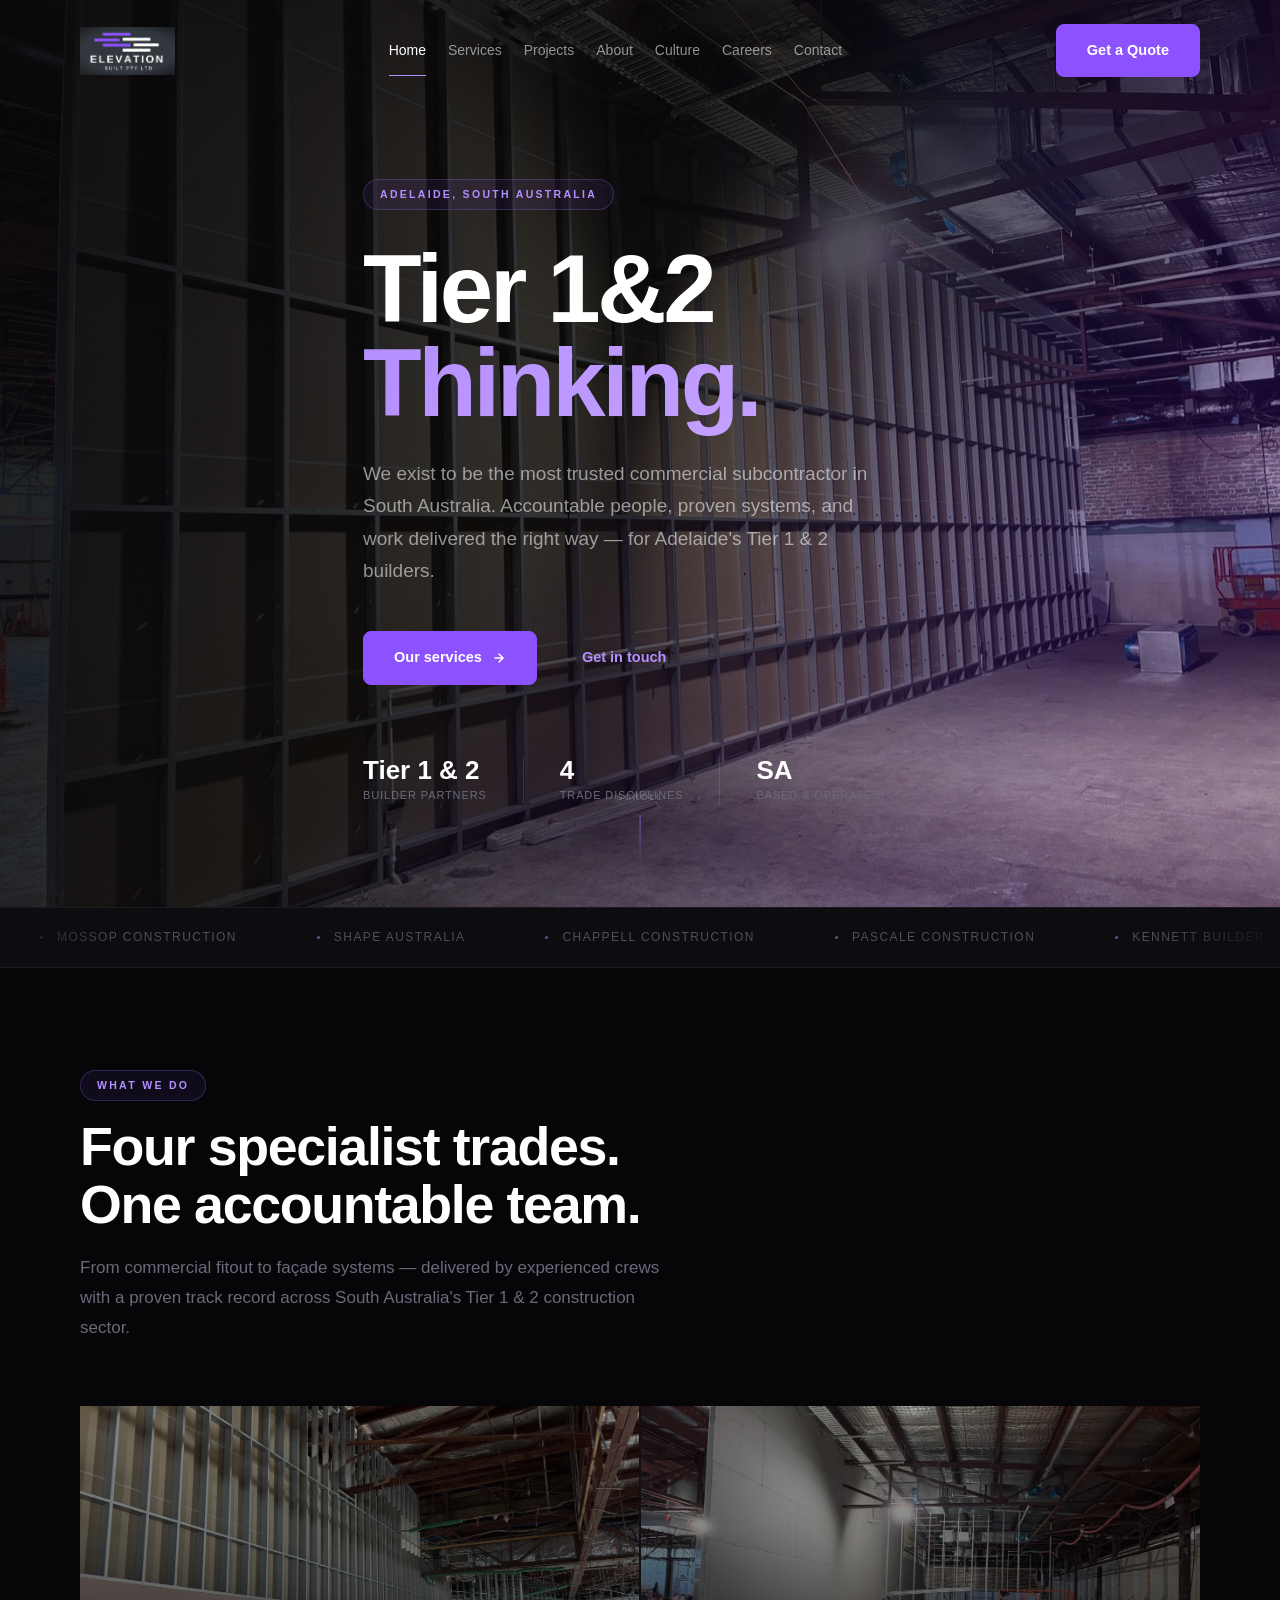
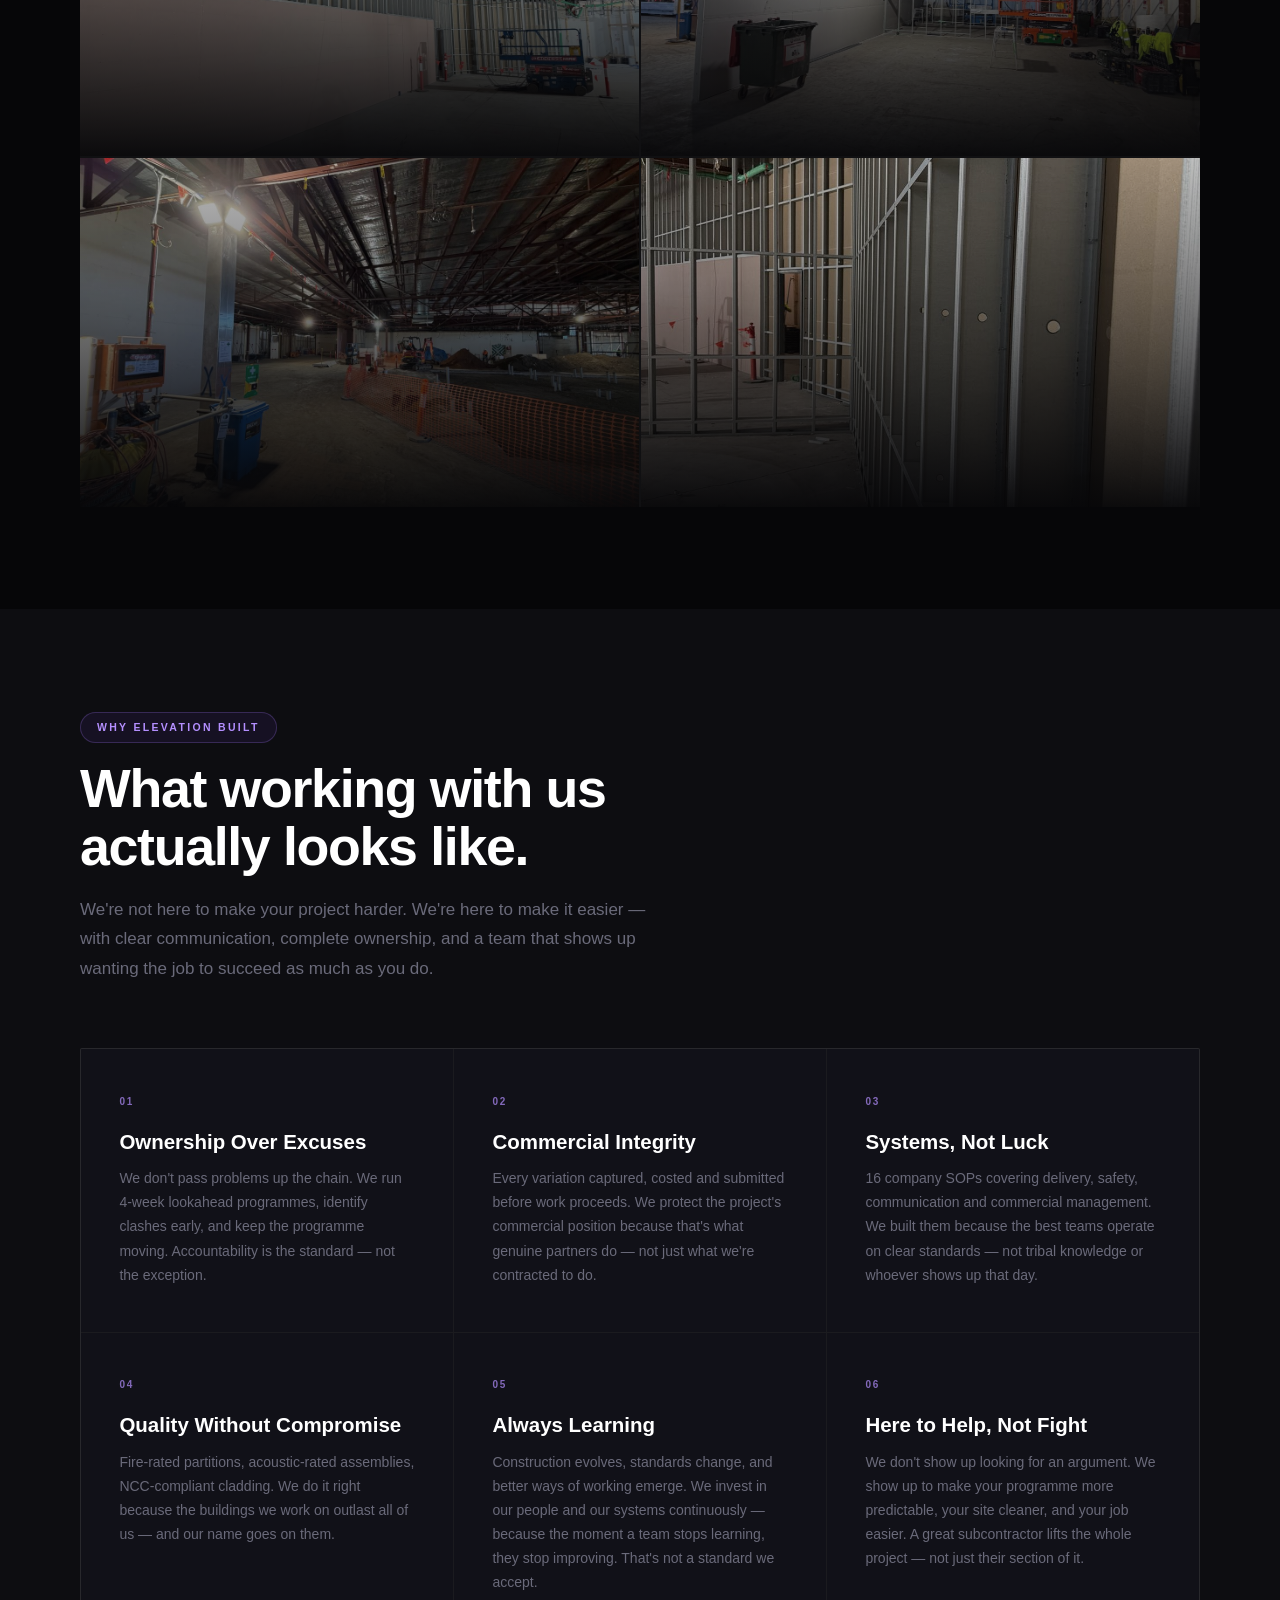
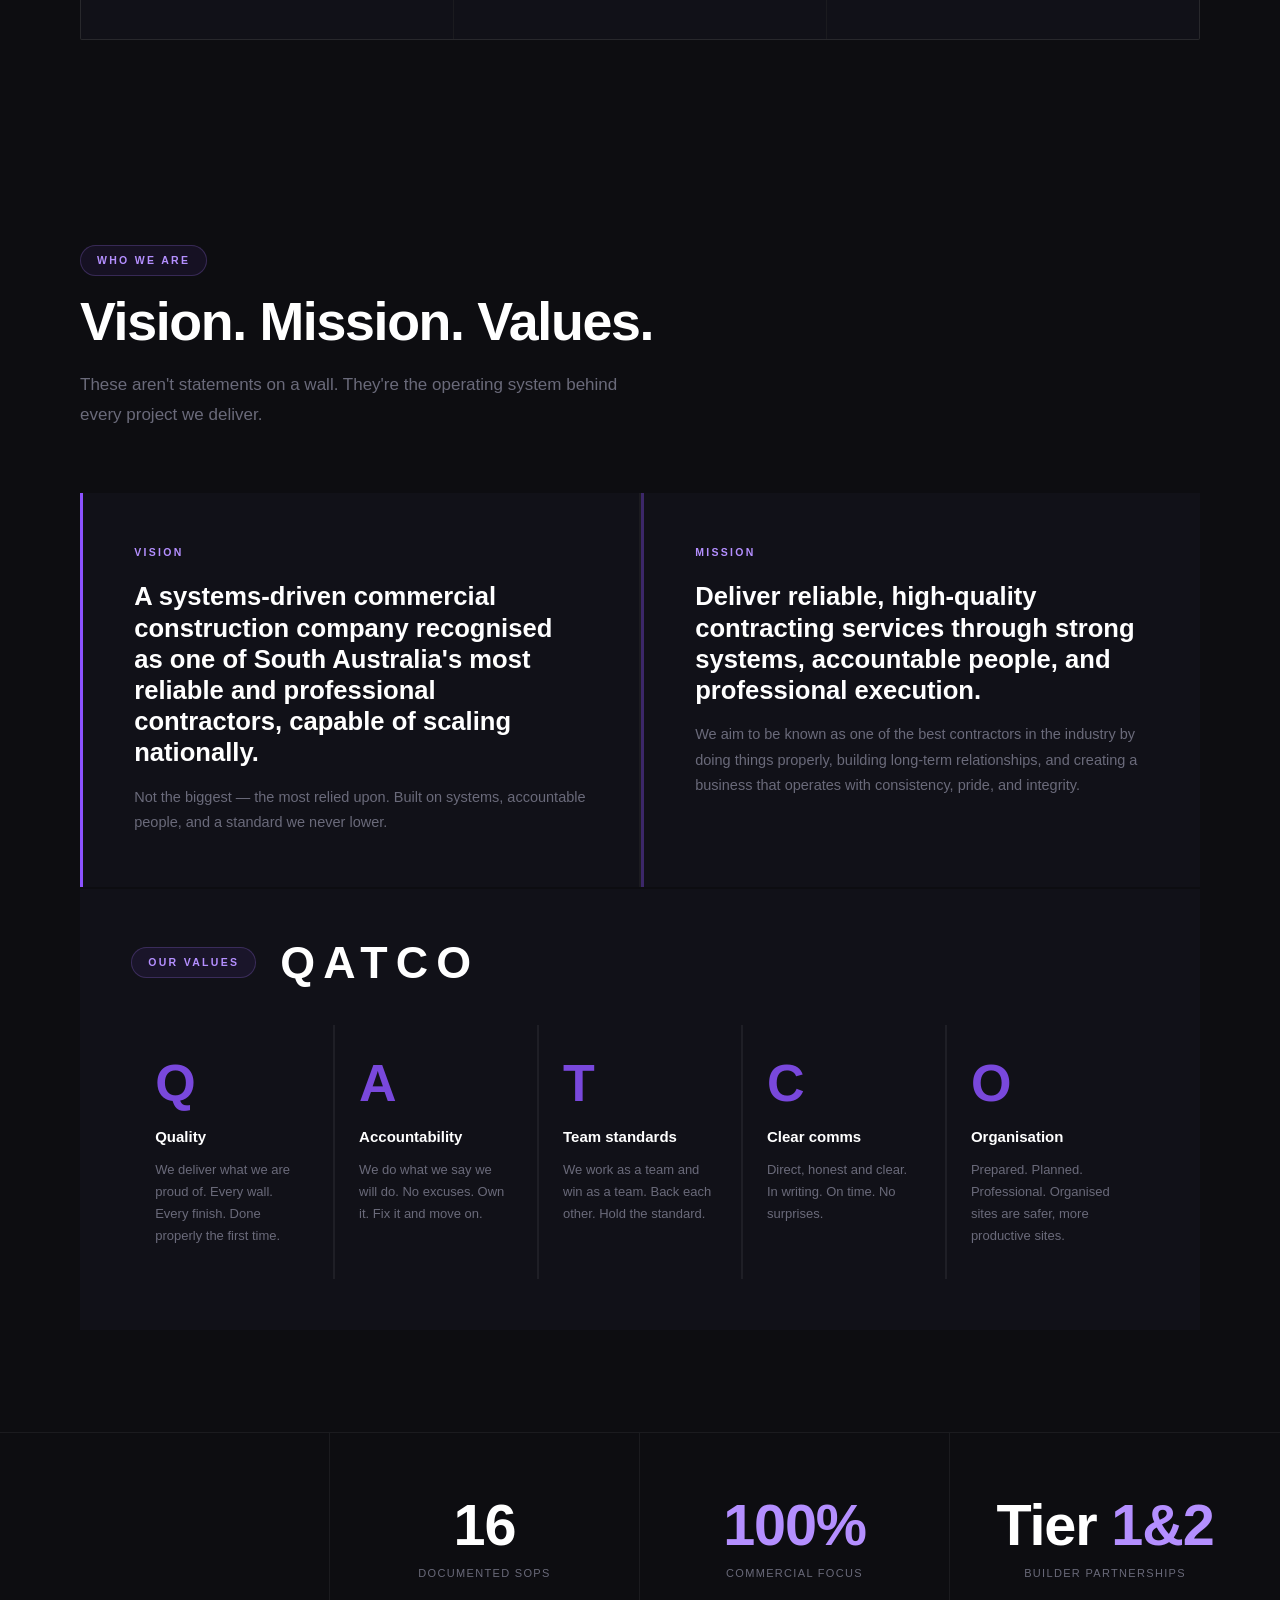
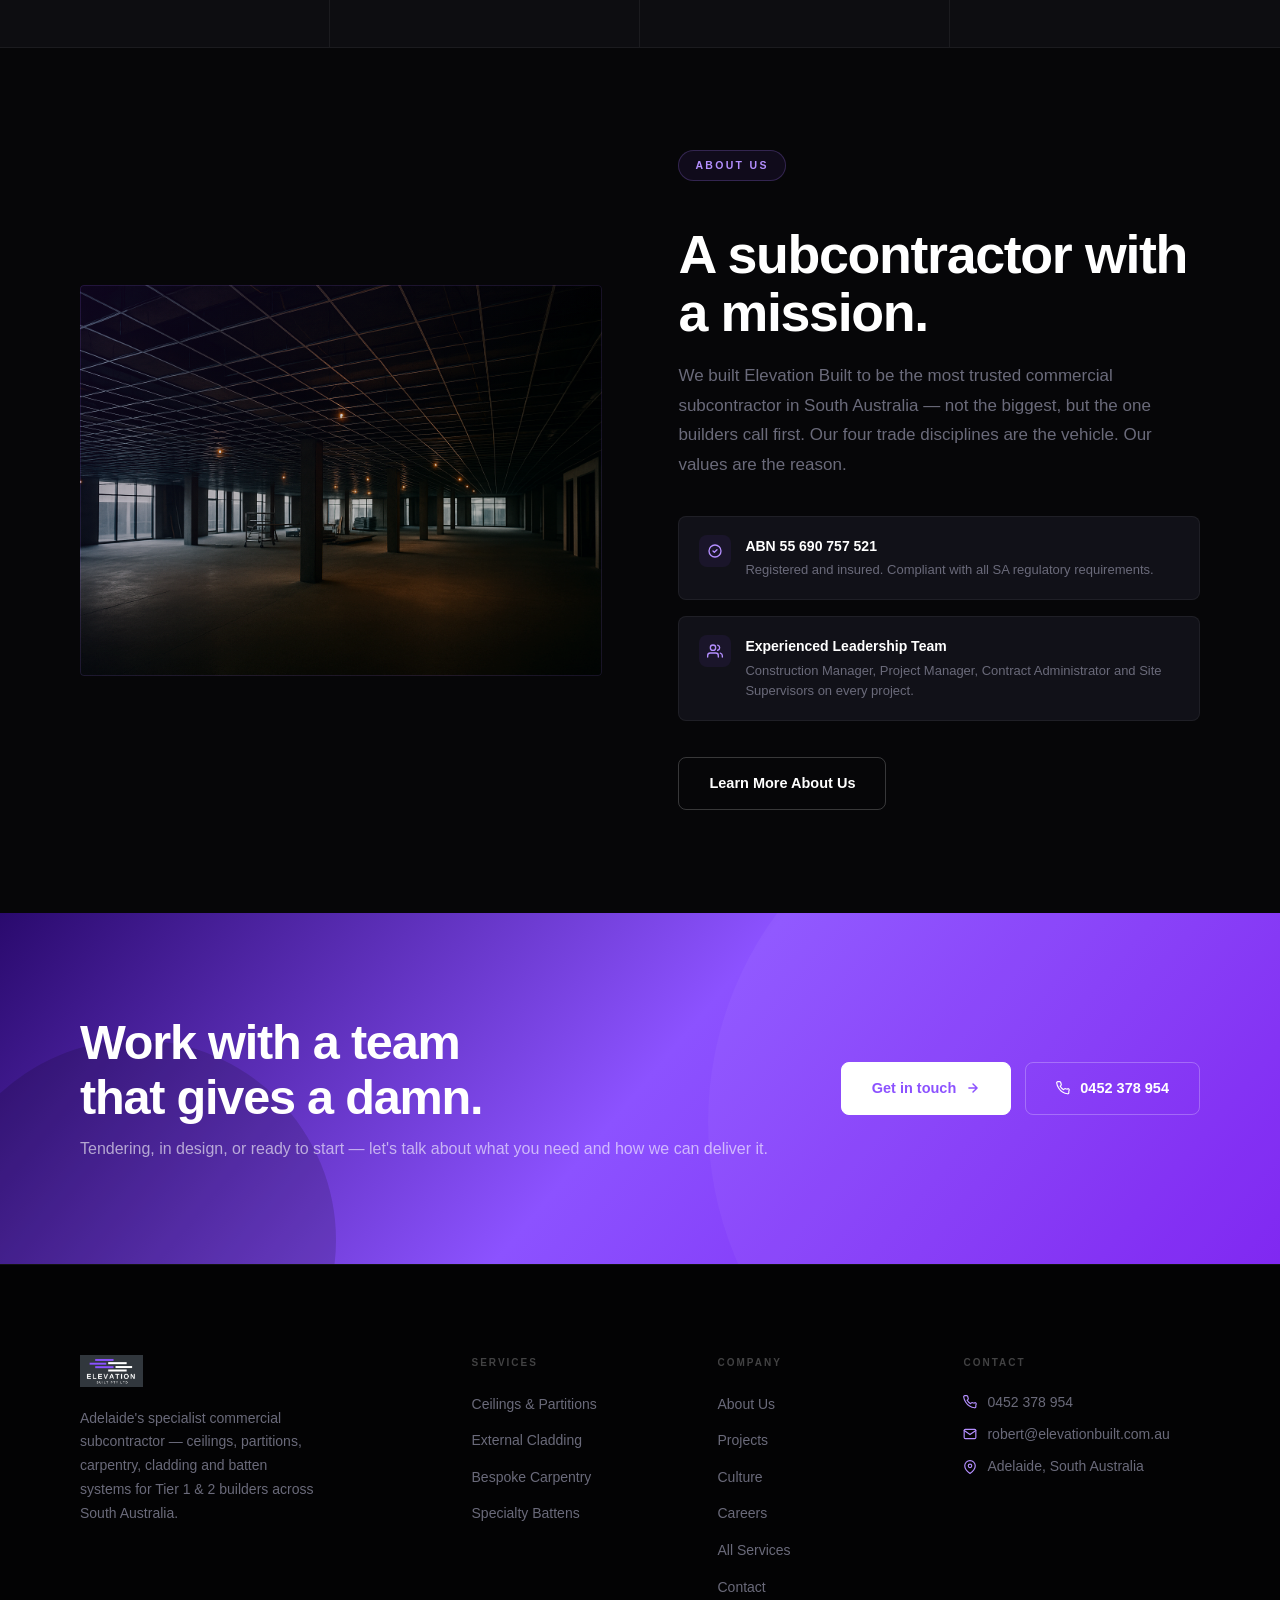
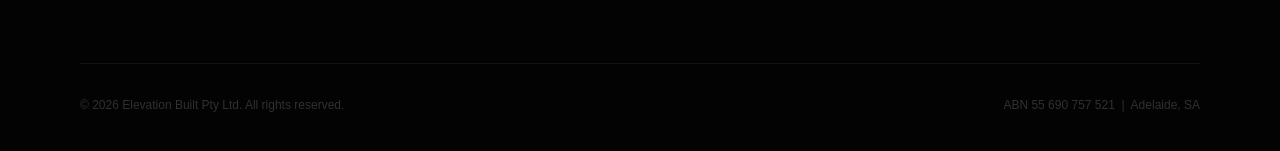
==== commit 71193899: "Add real site photos — hero, service cards, and project cards" ====
--- a/index.html
+++ b/index.html
@@ -134,7 +134,7 @@
     <div class="services-grid">
 
       <a href="ceilings-partitions.html" class="service-card reveal reveal-d1">
-        <img src="images/ceilings-partitions.png" alt="Ceilings and partitions Adelaide" class="service-card-img" />
+        <img src="images/site-partition-wall.jpg" alt="Ceilings and partitions Adelaide" class="service-card-img" />
         <div class="service-card-overlay">
           <div class="service-tag">01 — Specialist Fitout</div>
           <div class="service-name">Ceilings &amp; Partitions</div>
@@ -147,7 +147,7 @@
       </a>
 
       <a href="cladding.html" class="service-card reveal reveal-d2">
-        <img src="images/cladding.png" alt="CFC external cladding Adelaide" class="service-card-img" />
+        <img src="images/site-ceiling-works.jpg" alt="CFC external cladding Adelaide" class="service-card-img" />
         <div class="service-card-overlay">
           <div class="service-tag">02 — Façade Systems</div>
           <div class="service-name">External Cladding</div>
@@ -160,7 +160,7 @@
       </a>
 
       <a href="carpentry.html" class="service-card reveal reveal-d3">
-        <img src="images/carpentry.png" alt="Bespoke commercial carpentry Adelaide" class="service-card-img" />
+        <img src="images/site-finishing.jpg" alt="Bespoke commercial carpentry Adelaide" class="service-card-img" />
         <div class="service-card-overlay">
           <div class="service-tag">03 — Bespoke Timber</div>
           <div class="service-name">Bespoke Carpentry</div>
@@ -173,7 +173,7 @@
       </a>
 
       <a href="battens.html" class="service-card reveal reveal-d4">
-        <img src="images/battens.png" alt="Specialty batten systems Adelaide" class="service-card-img" />
+        <img src="images/site-framing-corridor.jpg" alt="Specialty batten systems Adelaide" class="service-card-img" />
         <div class="service-card-overlay">
           <div class="service-tag">04 — Acoustic &amp; Visual</div>
           <div class="service-name">Specialty Battens</div>
--- a/css/style.css
+++ b/css/style.css
@@ -307,7 +307,7 @@
 }
 .hero-bg {
   position: absolute; inset: 0;
-  background-image: url('../images/hero-v3.png');
+  background-image: url('../images/site-open-hall.jpg');
   background-size: cover;
   background-position: center 30%;
   z-index: 0;
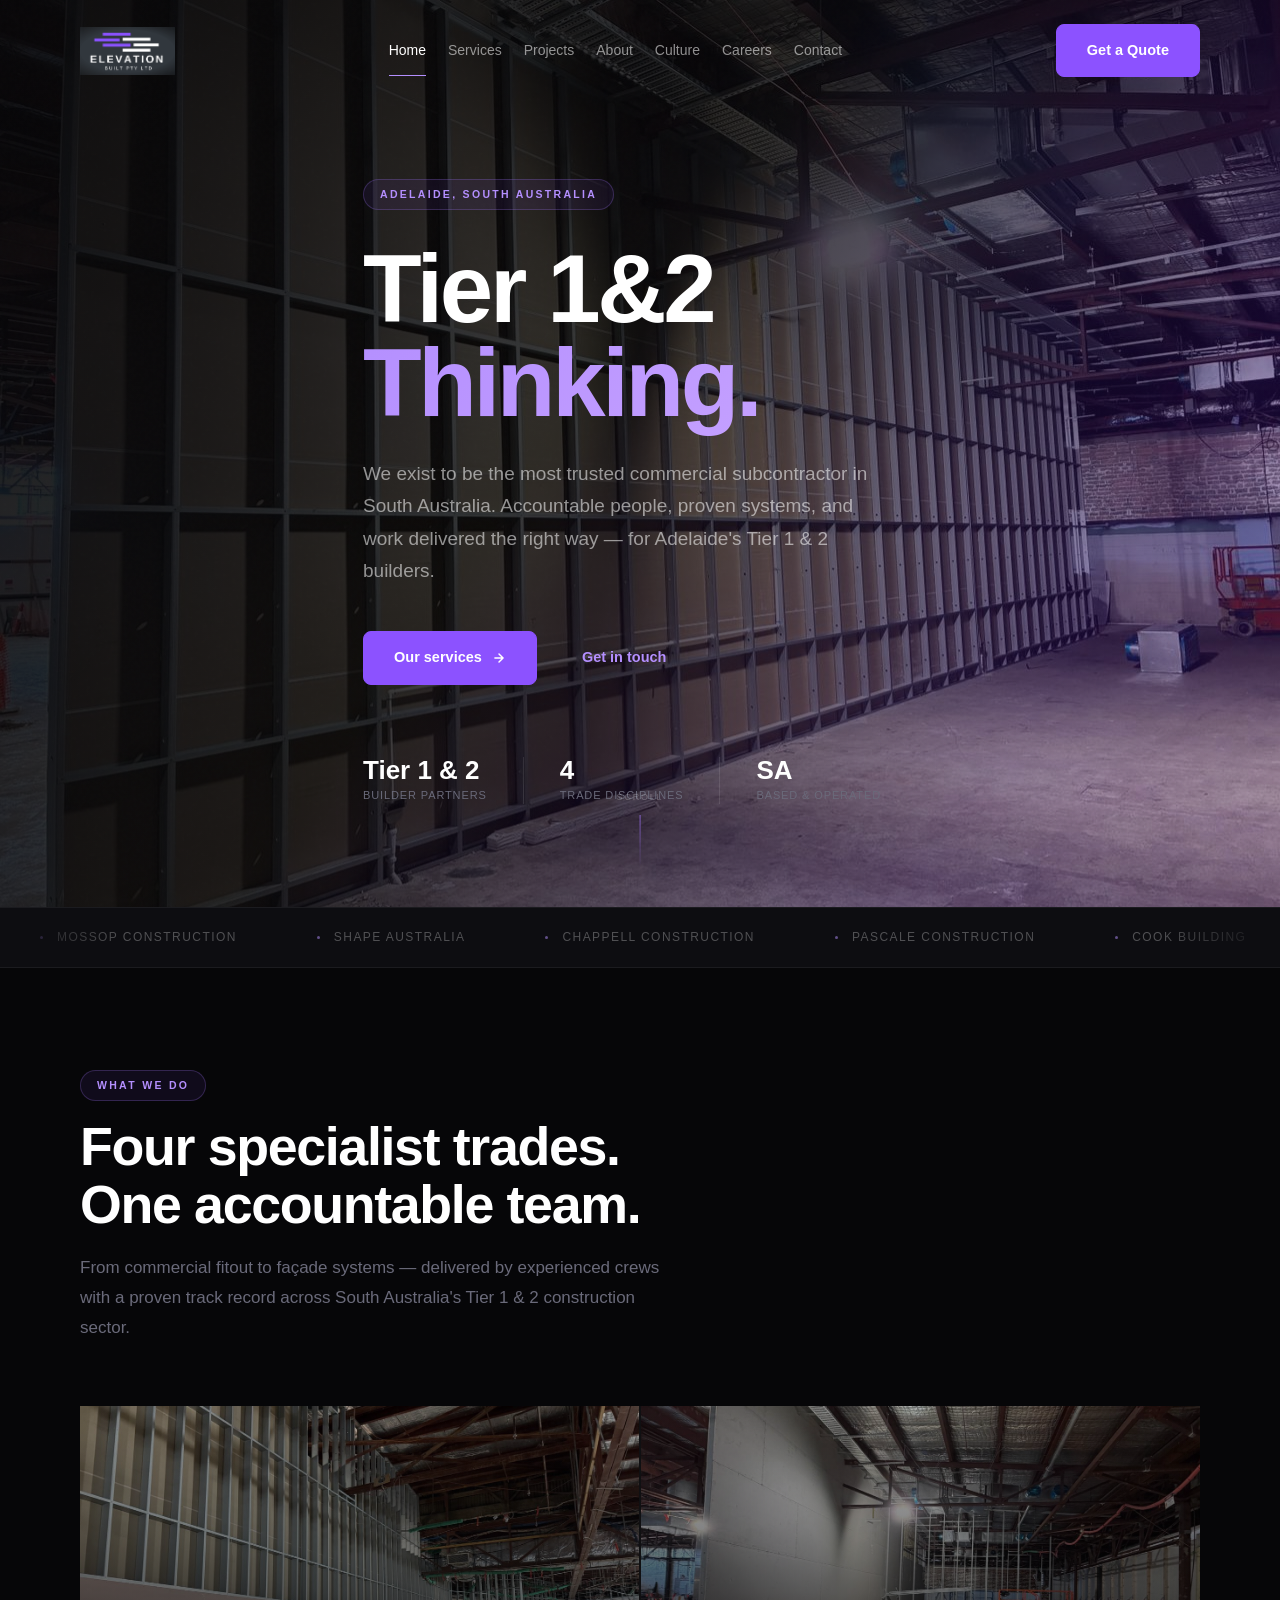
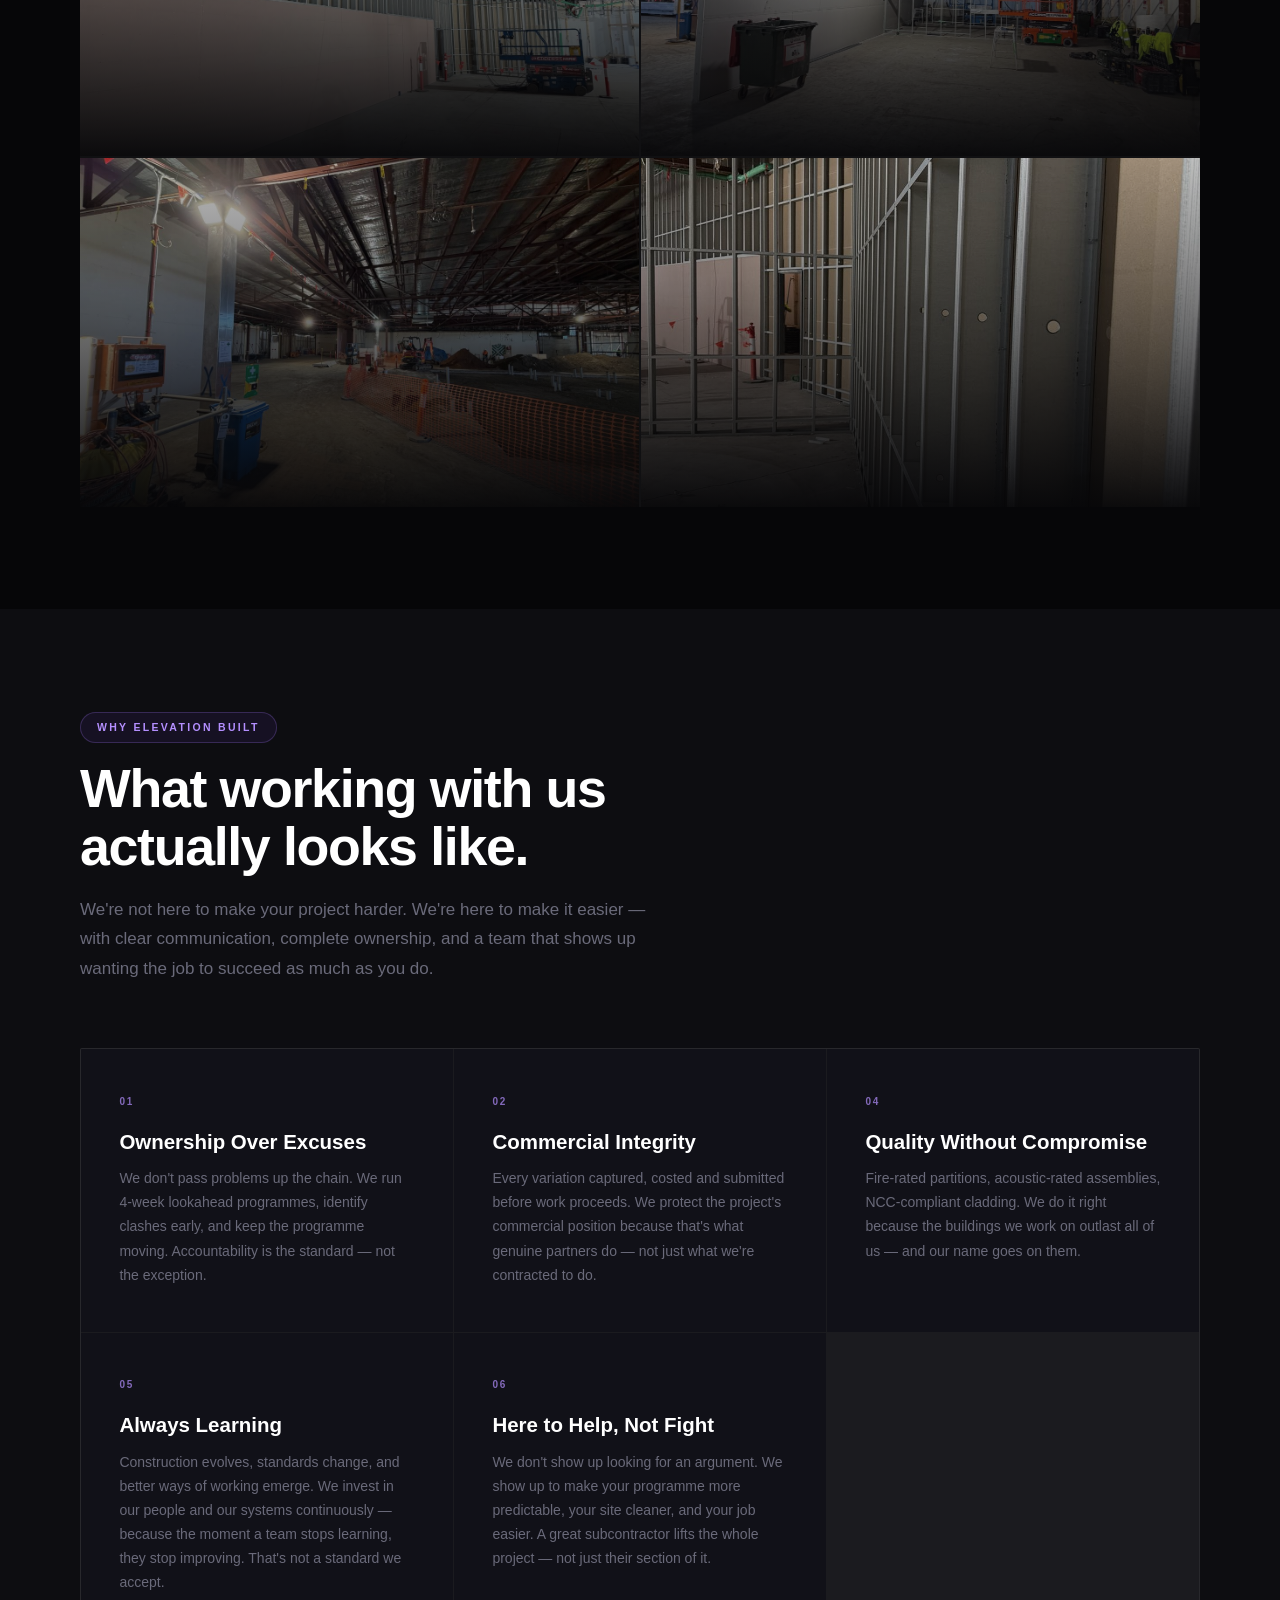
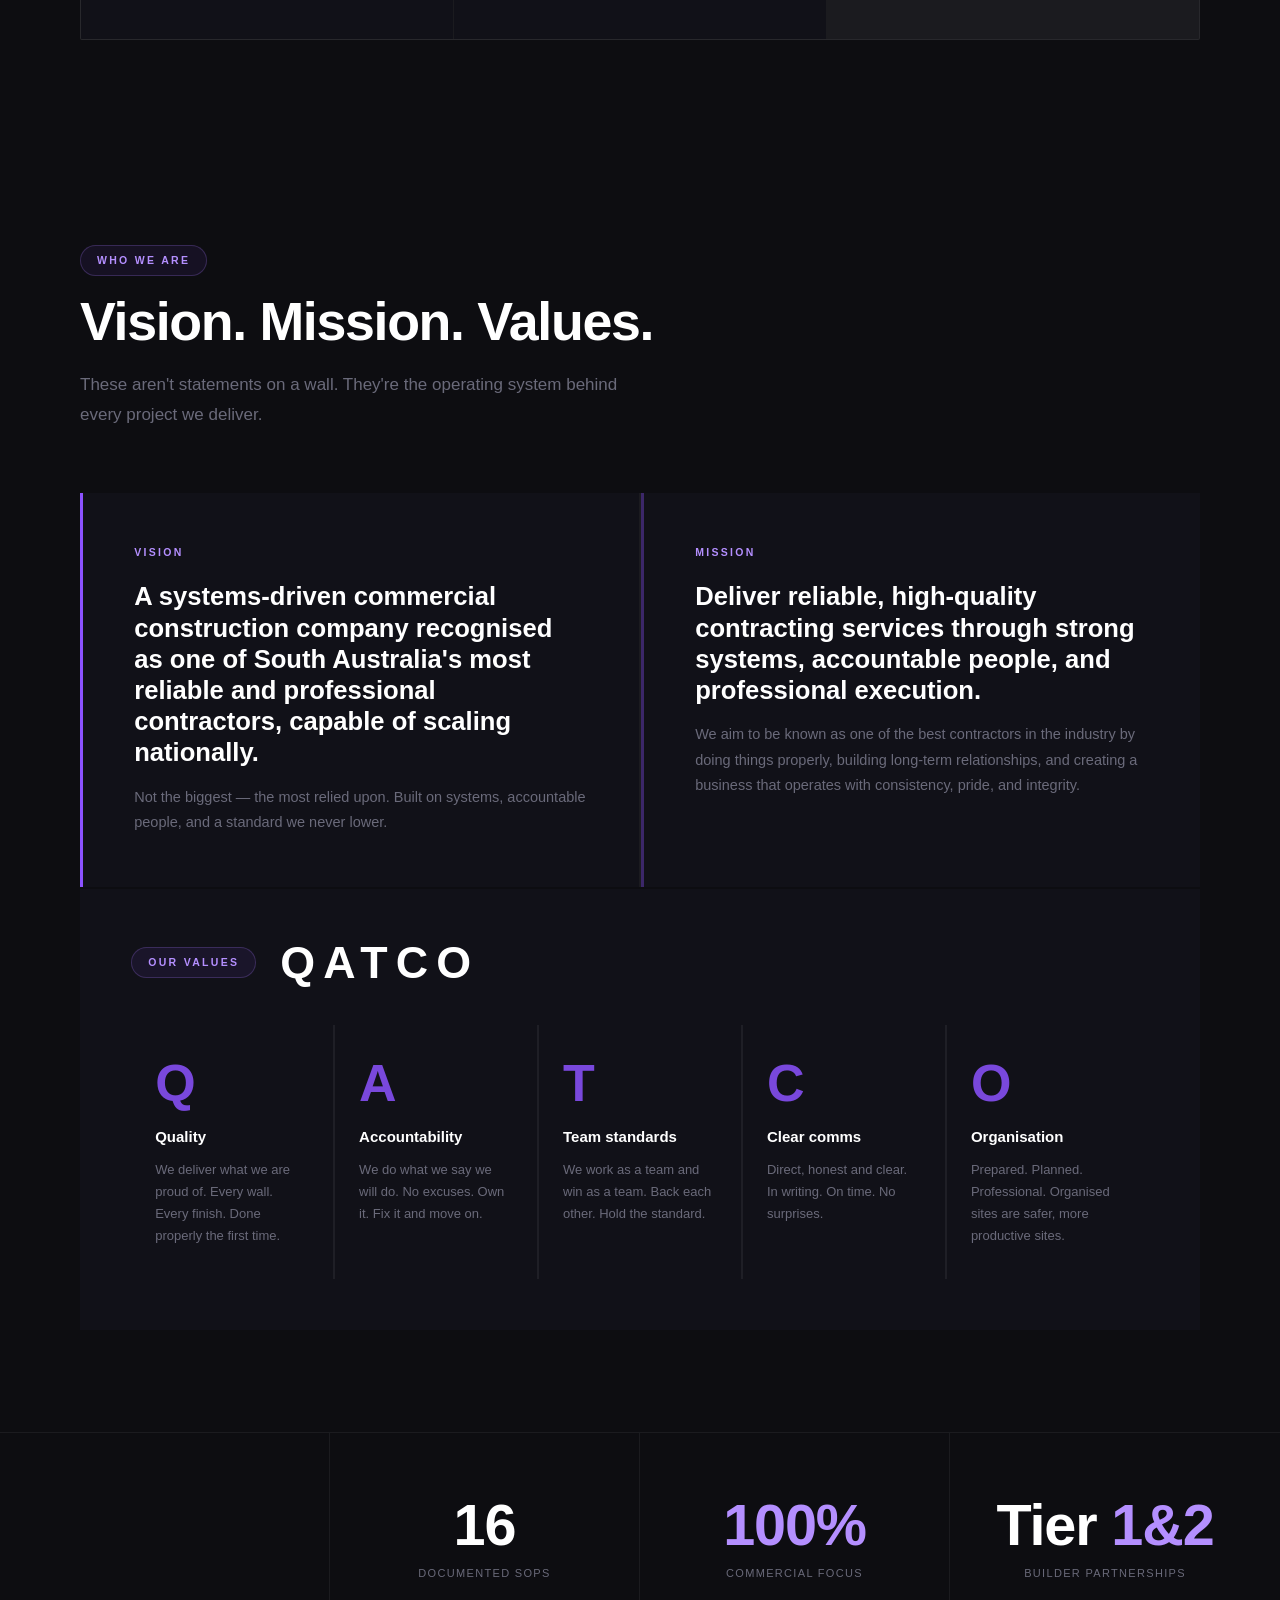
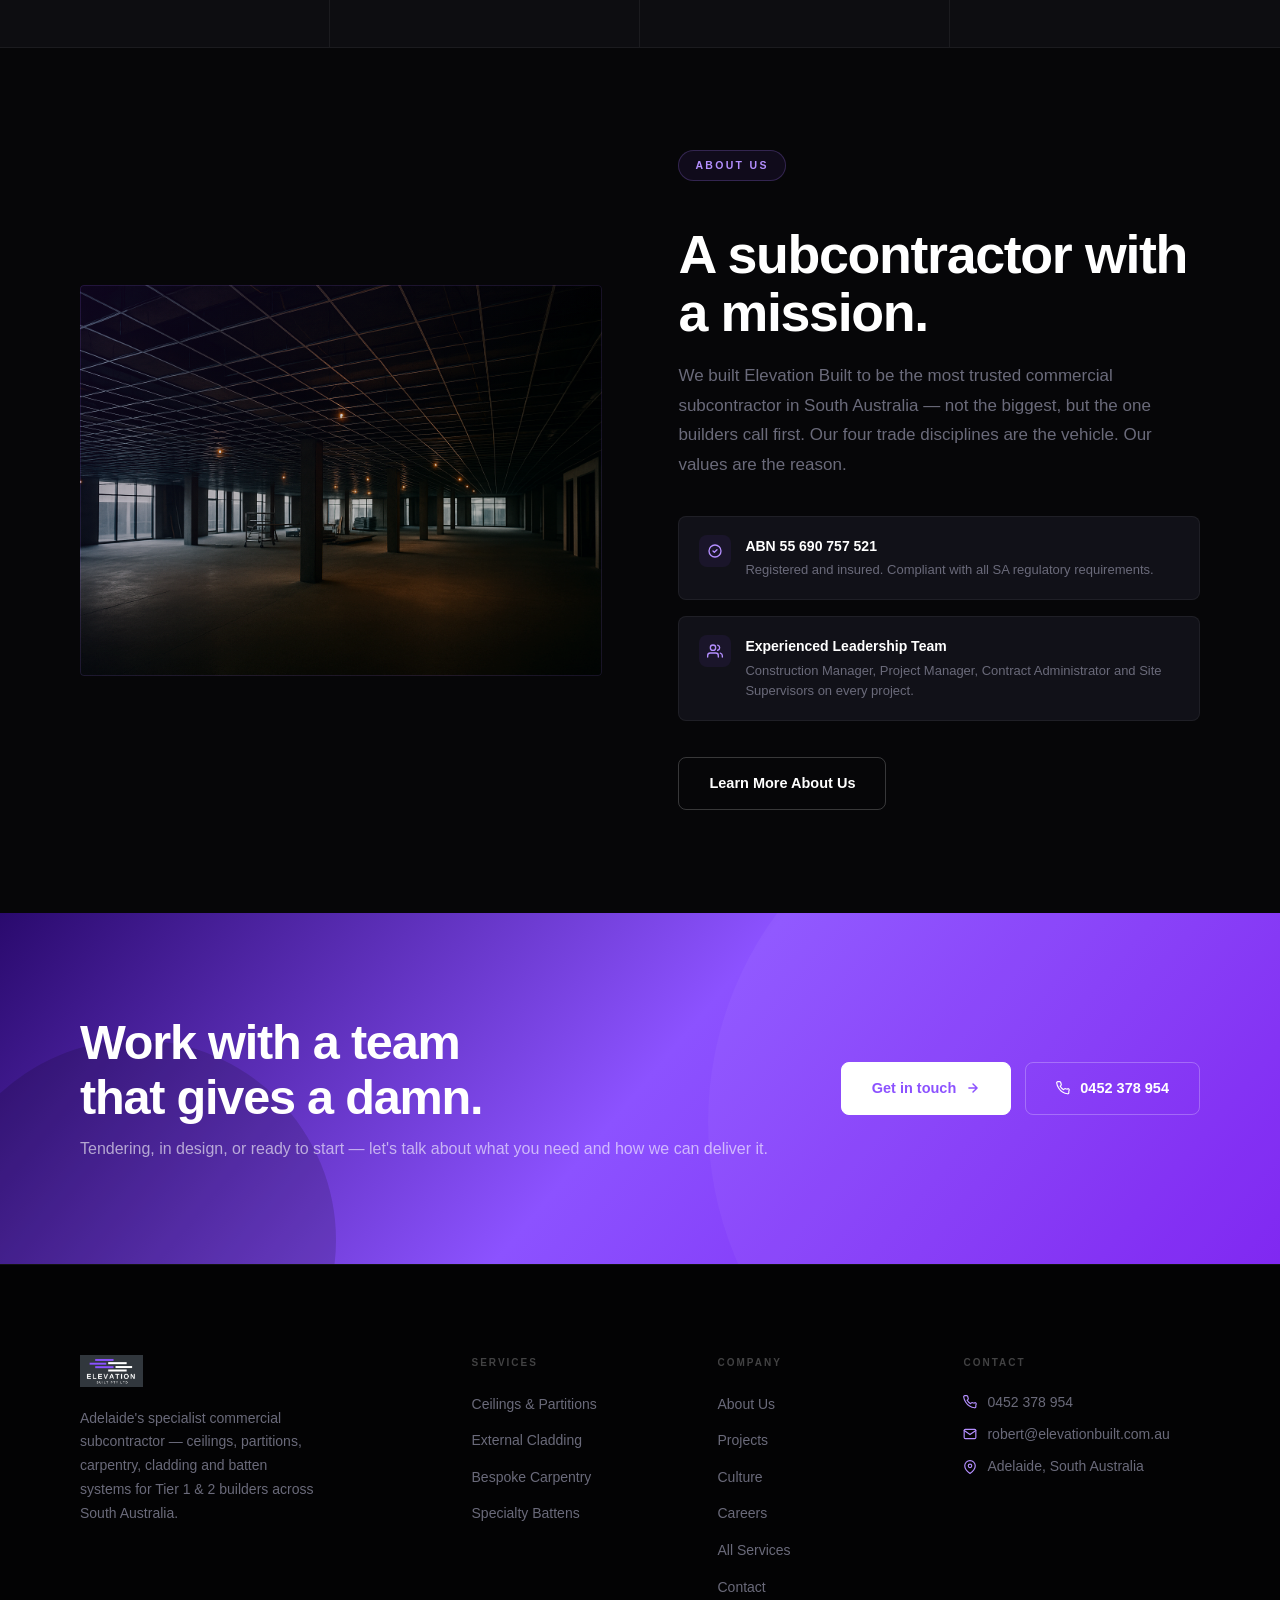
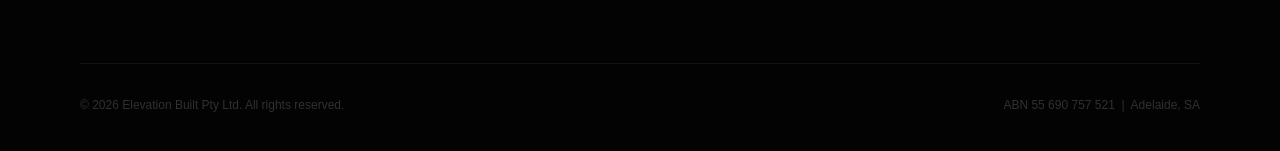
==== commit b462fbd0: "content: update company claims and builder list" ====
--- a/index.html
+++ b/index.html
@@ -11,7 +11,7 @@
   <meta property="og:description" content="Adelaide's specialist commercial subcontractor — ceilings, partitions, carpentry, CFC cladding and batten systems for Tier 1 & 2 builders." />
   <meta property="og:type" content="website" />
   <!-- DS Part 1 §3: Helvetica Neue — no external font dependency -->
-  <link rel="stylesheet" href="css/style.css" />
+  <link rel="stylesheet" href="css/style.css?v=20260927-2" />
   <script type="application/ld+json">{"@context":"https://schema.org","@type":"LocalBusiness","name":"Elevation Built Pty Ltd","telephone":"+61452378954","email":"robert@elevationbuilt.com.au","url":"https://elevationbuilt.com.au","address":{"@type":"PostalAddress","addressLocality":"Adelaide","addressRegion":"SA","addressCountry":"AU"},"areaServed":[{"@type":"City","name":"Adelaide"},{"@type":"State","name":"South Australia"}],"description":"Adelaide commercial construction specialists — ceilings, partitions, carpentry, cladding and batten systems for Tier 1 & 2 builders.","identifier":{"@type":"PropertyValue","name":"ABN","value":"55 690 757 521"}}</script>
 </head>
 <body>
@@ -106,18 +106,12 @@
     <span class="trust-item">SHAPE Australia</span>
     <span class="trust-item">Chappell Construction</span>
     <span class="trust-item">Pascale Construction</span>
-    <span class="trust-item">Kennett Builders</span>
     <span class="trust-item">Cook Building</span>
-    <span class="trust-item">Sarah Construction</span>
-    <span class="trust-item">Commercial Construction SA</span>
     <span class="trust-item">Mossop Construction</span>
     <span class="trust-item">SHAPE Australia</span>
     <span class="trust-item">Chappell Construction</span>
     <span class="trust-item">Pascale Construction</span>
-    <span class="trust-item">Kennett Builders</span>
     <span class="trust-item">Cook Building</span>
-    <span class="trust-item">Sarah Construction</span>
-    <span class="trust-item">Commercial Construction SA</span>
   </div>
 </div>
 
@@ -209,12 +203,6 @@
         <div class="why-num">02</div>
         <h3>Commercial Integrity</h3>
         <p>Every variation captured, costed and submitted before work proceeds. We protect the project's commercial position because that's what genuine partners do — not just what we're contracted to do.</p>
-      </div>
-
-      <div class="why-item reveal reveal-d4">
-        <div class="why-num">03</div>
-        <h3>Systems, Not Luck</h3>
-        <p>16 company SOPs covering delivery, safety, communication and commercial management. We built them because the best teams operate on clear standards — not tribal knowledge or whoever shows up that day.</p>
       </div>
 
       <div class="why-item reveal reveal-d5">
--- a/css/style.css
+++ b/css/style.css
@@ -43,6 +43,7 @@
   --border-purple: rgba(140, 82, 255, 0.35);
 
   /* Typography — DS Part 1 §3: Helvetica Neue, no Google Fonts */
+  --font-title:    'Helvetica Neue', Helvetica, Arial, sans-serif;
   --font-head:     'Helvetica Neue', Helvetica, Arial, sans-serif;
   --font-body:     'Helvetica Neue', Helvetica, Arial, sans-serif;
 
@@ -85,6 +86,18 @@
   overflow-x: hidden;
   -webkit-font-smoothing: antialiased;
   -moz-osx-font-smoothing: grayscale;
+}
+
+/* Explicit title typography — prevents titles inheriting legacy display fonts. */
+h1, h2, h3, h4, h5, h6,
+.hero-title,
+.section-title,
+.page-hero-content h1,
+.service-name,
+.cta-title,
+.stat-big,
+.about-stat-num {
+  font-family: var(--font-title);
 }
 
 a { color: inherit; text-decoration: none; }
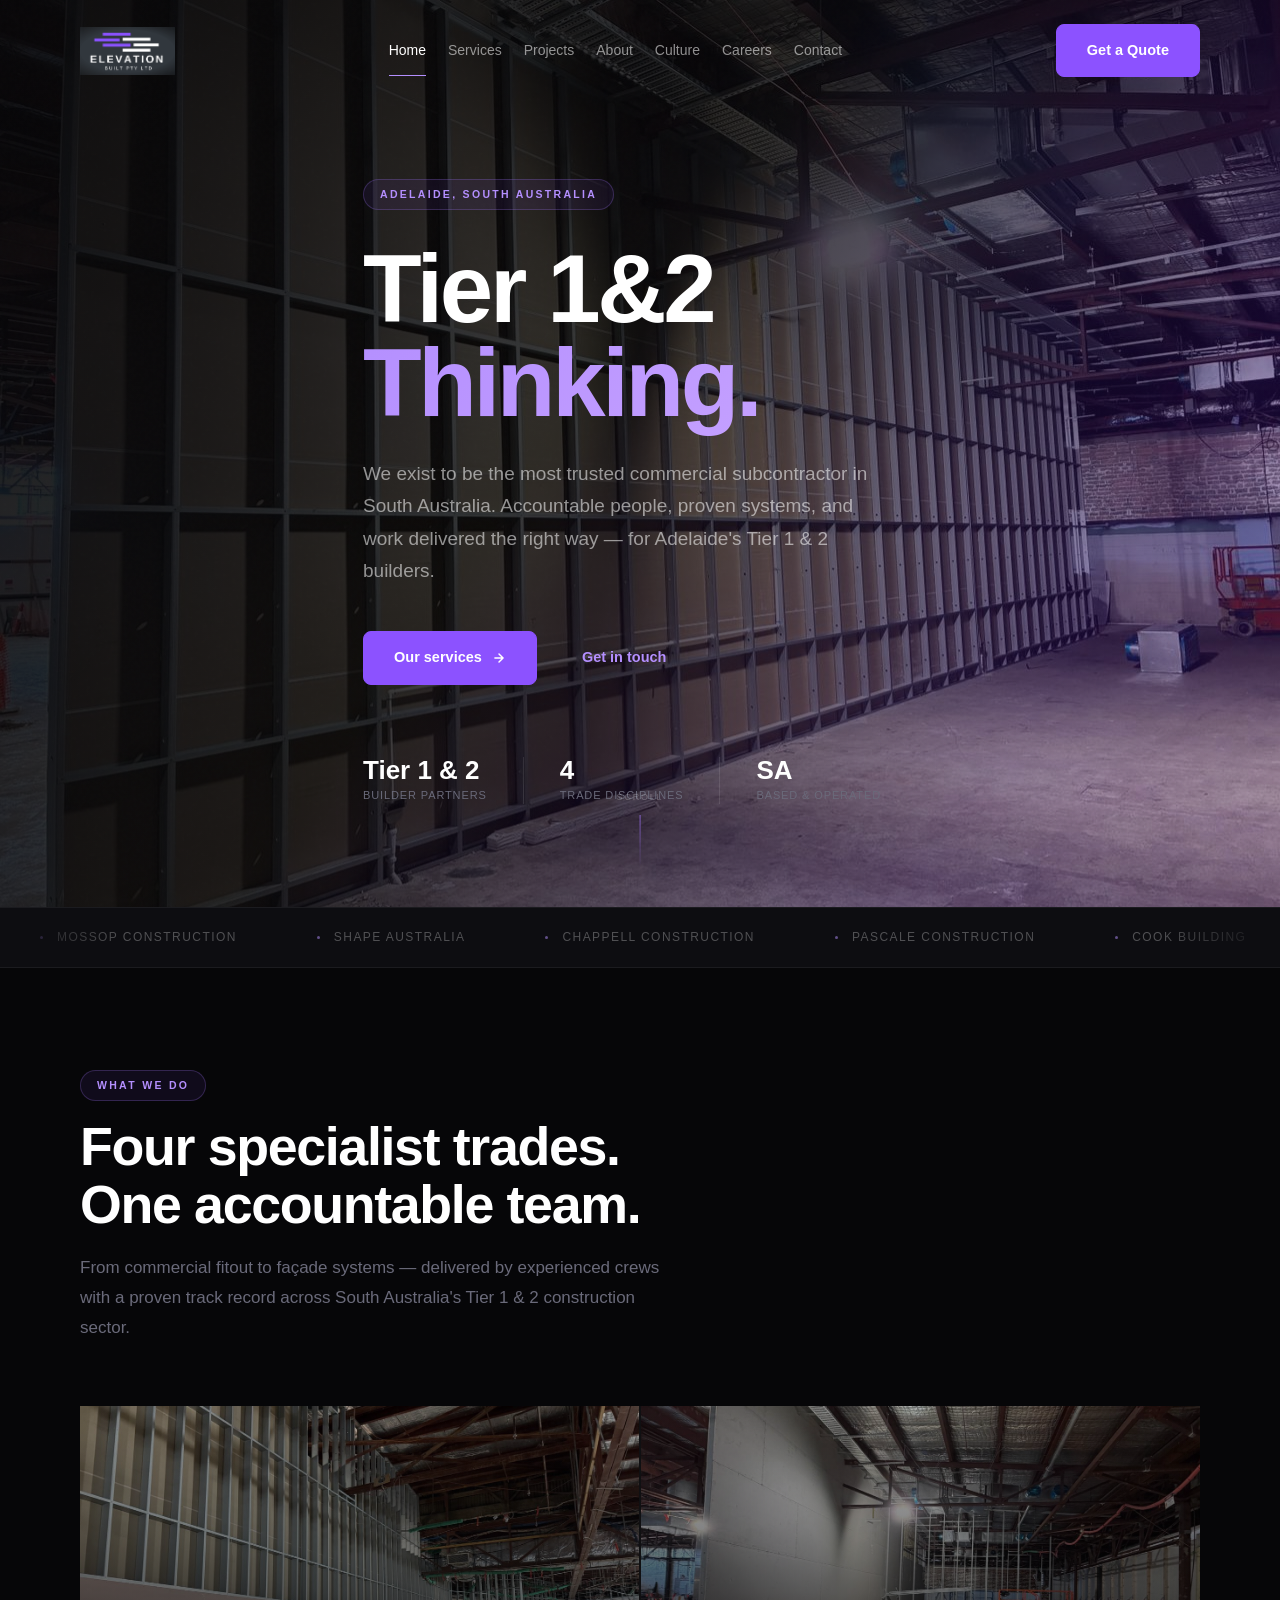
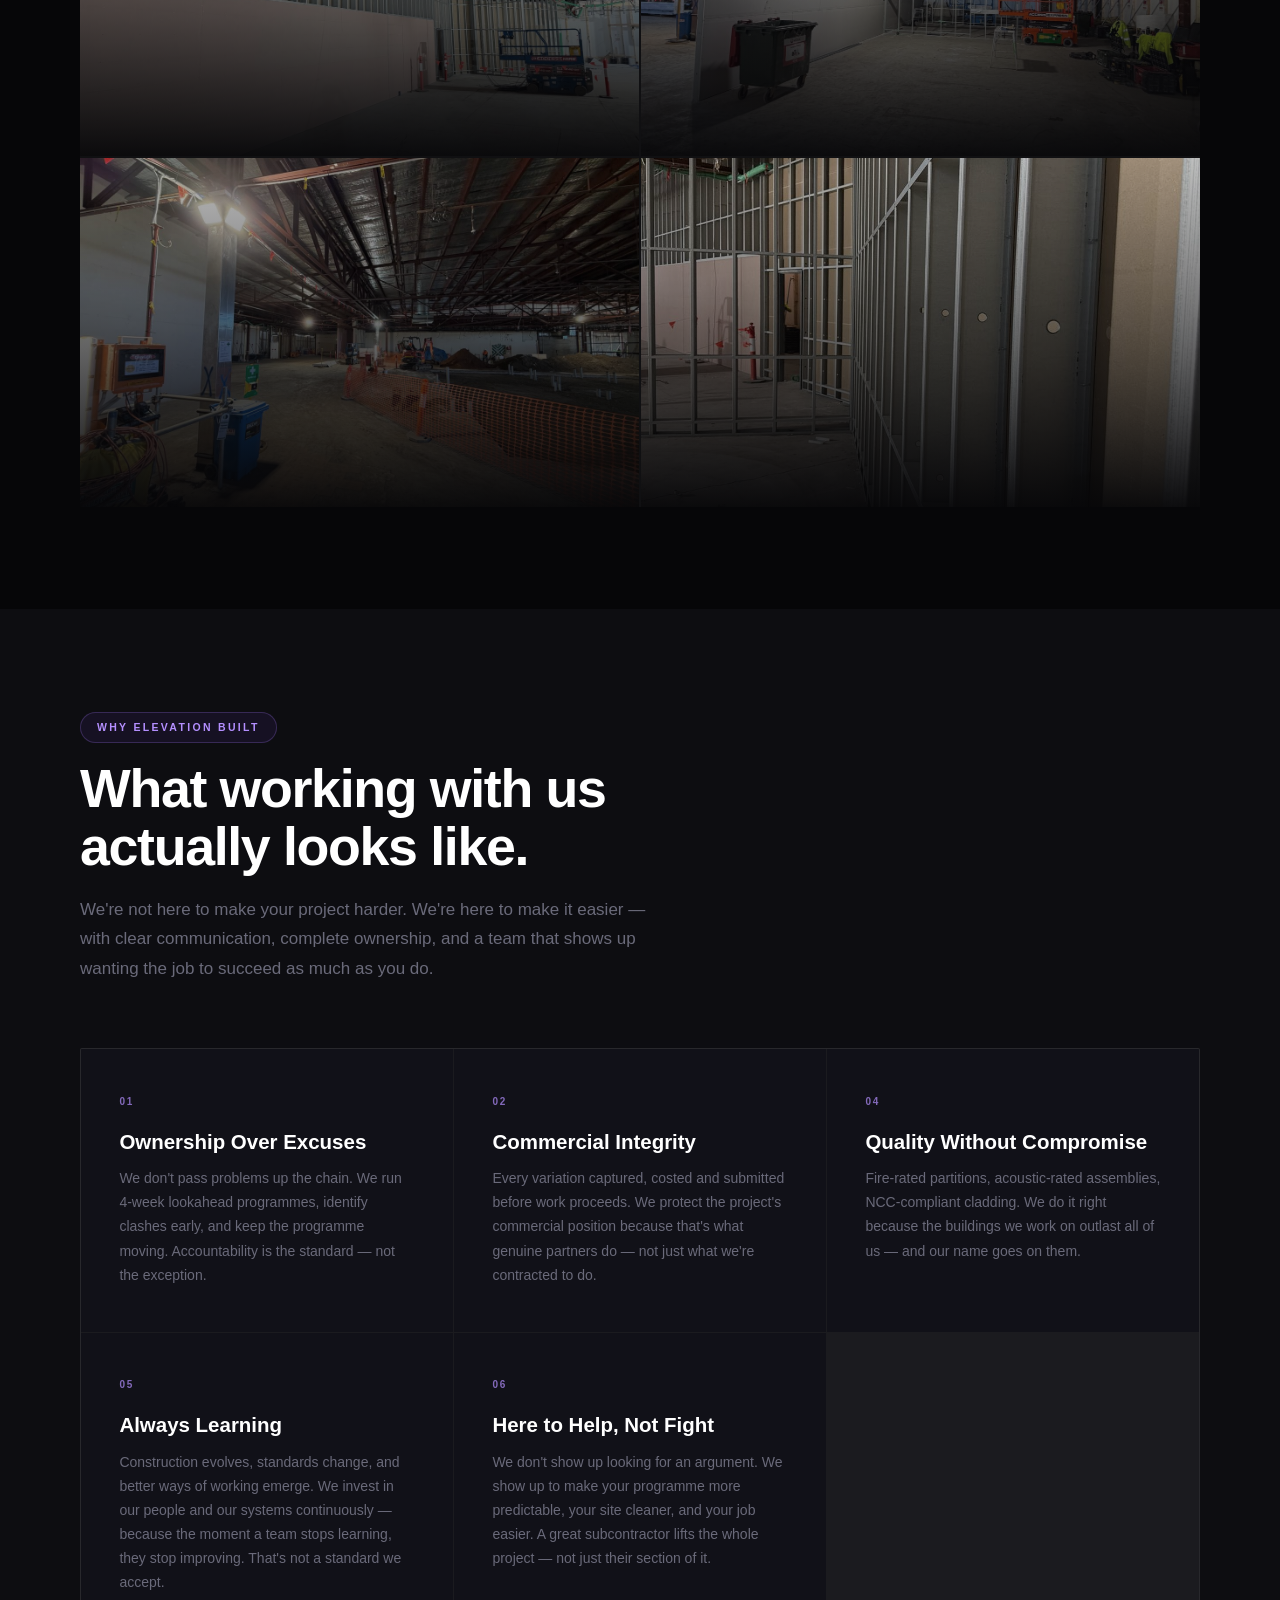
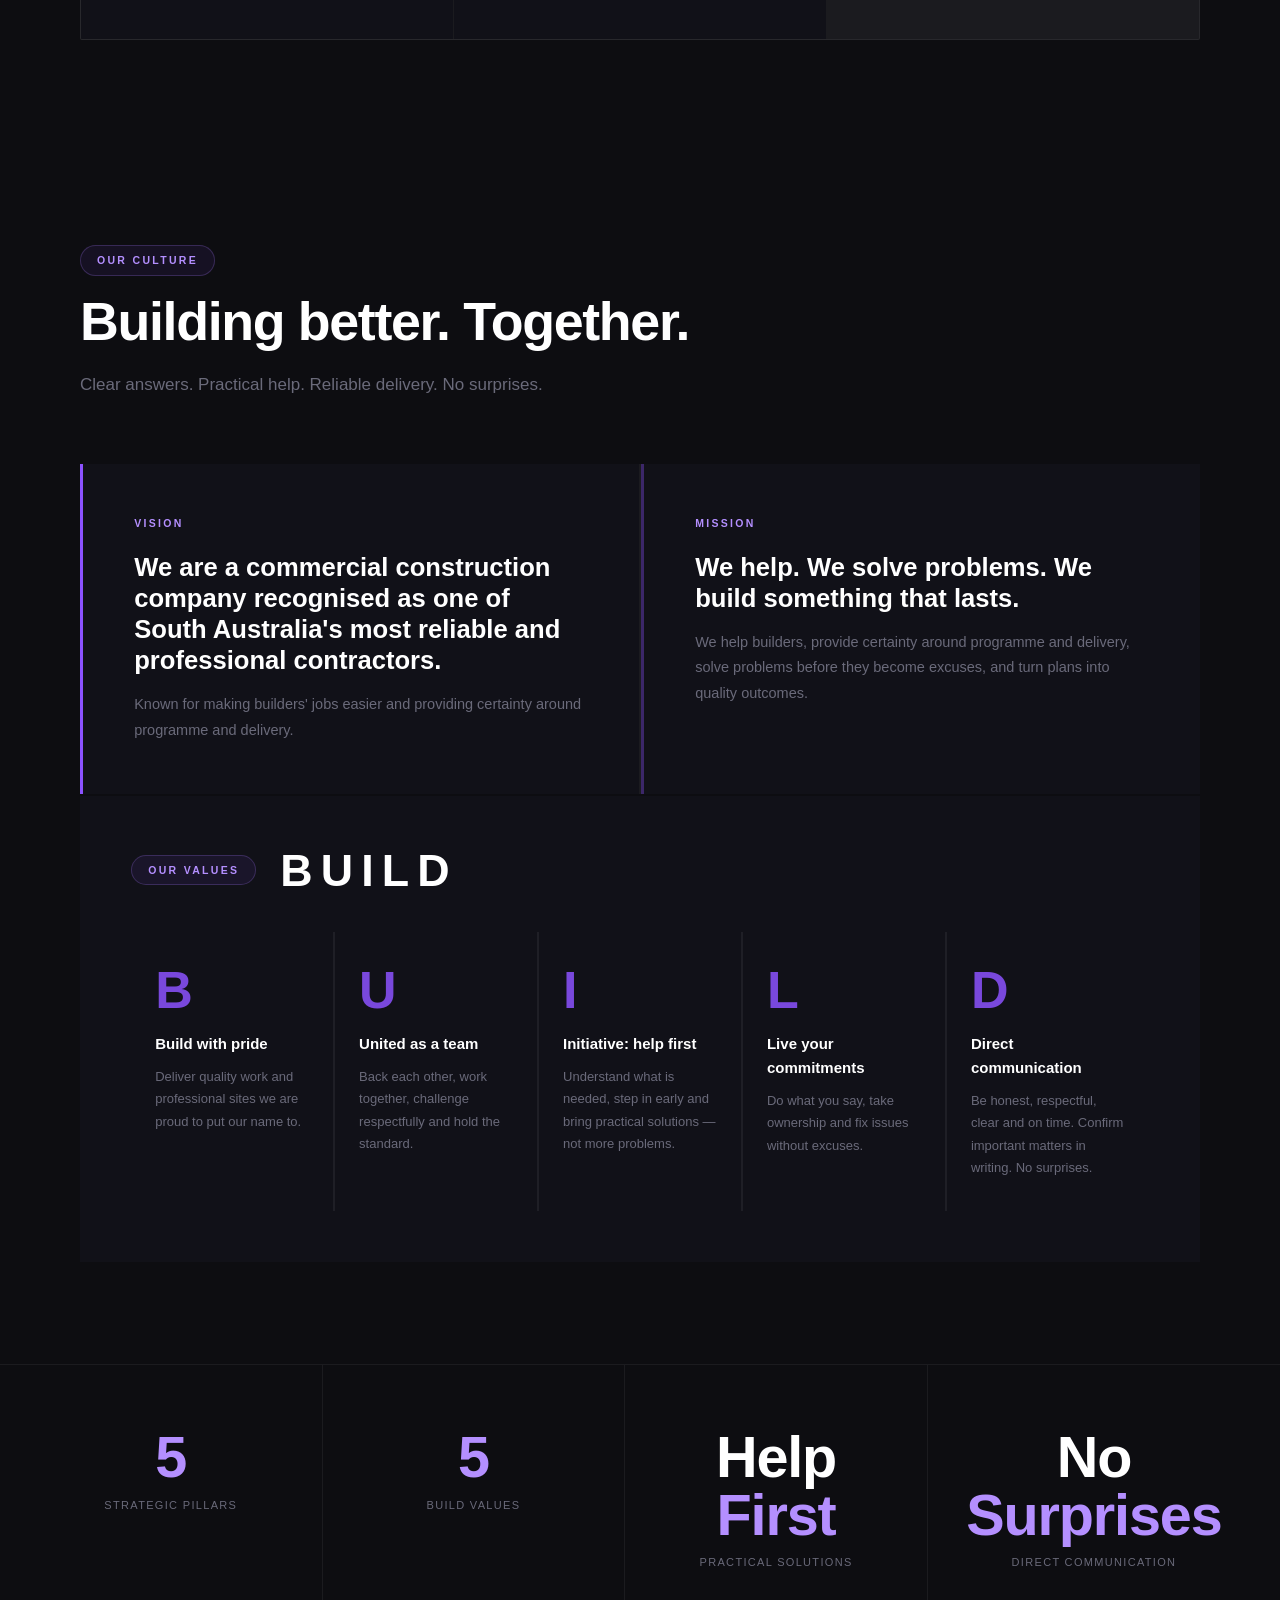
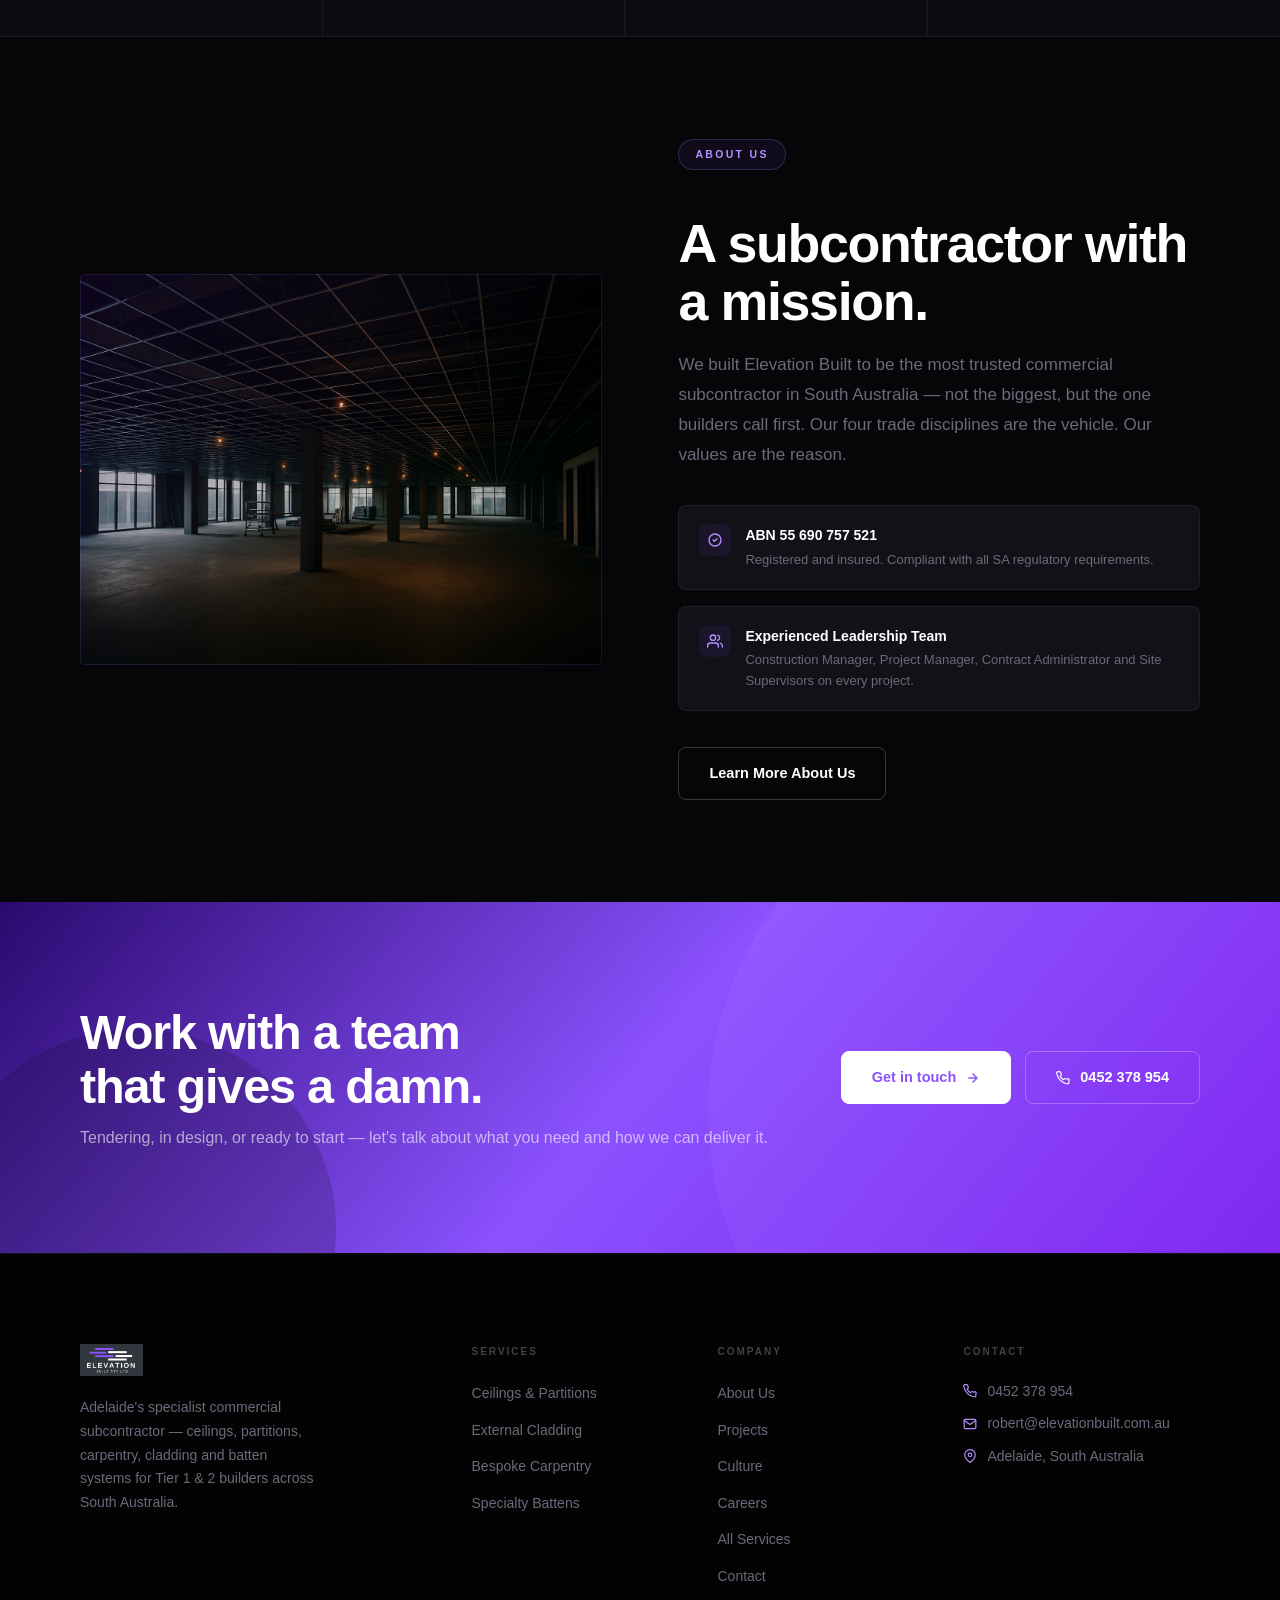
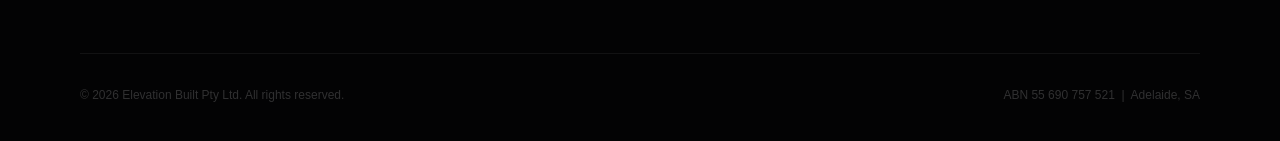
==== commit 5750c1aa: "content: align website culture with guide v14" ====
--- a/index.html
+++ b/index.html
@@ -227,60 +227,60 @@
   </div>
 </section>
 
-<!-- ===== VISION / MISSION / VALUES ===== -->
+<!-- ===== CULTURE: VISION / MISSION / VALUES ===== -->
 <section class="section" style="background: var(--surface); padding-top: clamp(80px, 8vw, 120px);">
   <div class="container">
     <div class="section-head reveal">
-      <span class="label">Who We Are</span>
-      <h2 class="section-title">Vision. Mission. Values.</h2>
-      <p class="section-sub" style="margin-top:16px;">These aren't statements on a wall. They're the operating system behind every project we deliver.</p>
+      <span class="label">Our Culture</span>
+      <h2 class="section-title">Building better. Together.</h2>
+      <p class="section-sub" style="margin-top:16px;">Clear answers. Practical help. Reliable delivery. No surprises.</p>
     </div>
 
     <!-- Vision + Mission -->
     <div class="vmv-vm-grid">
       <div class="vmv-card vmv-vision reveal reveal-d1">
         <div class="vmv-card-tag">Vision</div>
-        <h3 class="vmv-card-title">A systems-driven commercial construction company recognised as one of South Australia's most reliable and professional contractors, capable of scaling nationally.</h3>
-        <p class="vmv-card-body">Not the biggest — the most relied upon. Built on systems, accountable people, and a standard we never lower.</p>
+        <h3 class="vmv-card-title">We are a commercial construction company recognised as one of South Australia's most reliable and professional contractors.</h3>
+        <p class="vmv-card-body">Known for making builders' jobs easier and providing certainty around programme and delivery.</p>
       </div>
       <div class="vmv-card vmv-mission reveal reveal-d2">
         <div class="vmv-card-tag">Mission</div>
-        <h3 class="vmv-card-title">Deliver reliable, high-quality contracting services through strong systems, accountable people, and professional execution.</h3>
-        <p class="vmv-card-body">We aim to be known as one of the best contractors in the industry by doing things properly, building long-term relationships, and creating a business that operates with consistency, pride, and integrity.</p>
-      </div>
-    </div>
-
-    <!-- QATCO Values -->
+        <h3 class="vmv-card-title">We help. We solve problems. We build something that lasts.</h3>
+        <p class="vmv-card-body">We help builders, provide certainty around programme and delivery, solve problems before they become excuses, and turn plans into quality outcomes.</p>
+      </div>
+    </div>
+
+    <!-- BUILD Values -->
     <div class="vmv-values-wrap reveal reveal-d3">
       <div class="vmv-values-header">
         <span class="label">Our Values</span>
-        <h3 class="vmv-values-word">QATCO</h3>
+        <h3 class="vmv-values-word">BUILD</h3>
       </div>
       <div class="vmv-values-grid">
         <div class="vmv-value-card">
-          <div class="vmv-letter">Q</div>
-          <h4>Quality</h4>
-          <p>We deliver what we are proud of. Every wall. Every finish. Done properly the first time.</p>
+          <div class="vmv-letter">B</div>
+          <h4>Build with pride</h4>
+          <p>Deliver quality work and professional sites we are proud to put our name to.</p>
         </div>
         <div class="vmv-value-card">
-          <div class="vmv-letter">A</div>
-          <h4>Accountability</h4>
-          <p>We do what we say we will do. No excuses. Own it. Fix it and move on.</p>
+          <div class="vmv-letter">U</div>
+          <h4>United as a team</h4>
+          <p>Back each other, work together, challenge respectfully and hold the standard.</p>
         </div>
         <div class="vmv-value-card">
-          <div class="vmv-letter">T</div>
-          <h4>Team standards</h4>
-          <p>We work as a team and win as a team. Back each other. Hold the standard.</p>
+          <div class="vmv-letter">I</div>
+          <h4>Initiative: help first</h4>
+          <p>Understand what is needed, step in early and bring practical solutions — not more problems.</p>
         </div>
         <div class="vmv-value-card">
-          <div class="vmv-letter">C</div>
-          <h4>Clear comms</h4>
-          <p>Direct, honest and clear. In writing. On time. No surprises.</p>
+          <div class="vmv-letter">L</div>
+          <h4>Live your commitments</h4>
+          <p>Do what you say, take ownership and fix issues without excuses.</p>
         </div>
         <div class="vmv-value-card">
-          <div class="vmv-letter">O</div>
-          <h4>Organisation</h4>
-          <p>Prepared. Planned. Professional. Organised sites are safer, more productive sites.</p>
+          <div class="vmv-letter">D</div>
+          <h4>Direct communication</h4>
+          <p>Be honest, respectful, clear and on time. Confirm important matters in writing. No surprises.</p>
         </div>
       </div>
     </div>
@@ -293,19 +293,20 @@
   <div class="container" style="padding:0;">
     <div class="stats-grid">
       <div class="stat-cell reveal">
-
+        <div class="stat-big"><em>5</em></div>
+        <div class="stat-lbl">Strategic Pillars</div>
       </div>
       <div class="stat-cell reveal reveal-d1">
-        <div class="stat-big">16</div>
-        <div class="stat-lbl">Documented SOPs</div>
+        <div class="stat-big"><em>5</em></div>
+        <div class="stat-lbl">BUILD Values</div>
       </div>
       <div class="stat-cell reveal reveal-d2">
-        <div class="stat-big"><em>100%</em></div>
-        <div class="stat-lbl">Commercial Focus</div>
+        <div class="stat-big">Help <em>First</em></div>
+        <div class="stat-lbl">Practical Solutions</div>
       </div>
       <div class="stat-cell reveal reveal-d3">
-        <div class="stat-big">Tier&nbsp;<em>1&amp;2</em></div>
-        <div class="stat-lbl">Builder Partnerships</div>
+        <div class="stat-big">No <em>Surprises</em></div>
+        <div class="stat-lbl">Direct Communication</div>
       </div>
     </div>
   </div>
--- a/css/style.css
+++ b/css/style.css
@@ -960,7 +960,7 @@
   line-height: 1.75;
 }
 
-/* QATCO values block */
+/* BUILD values block */
 .vmv-values-wrap {
   background: var(--card);
   padding: clamp(36px, 4vw, 56px);
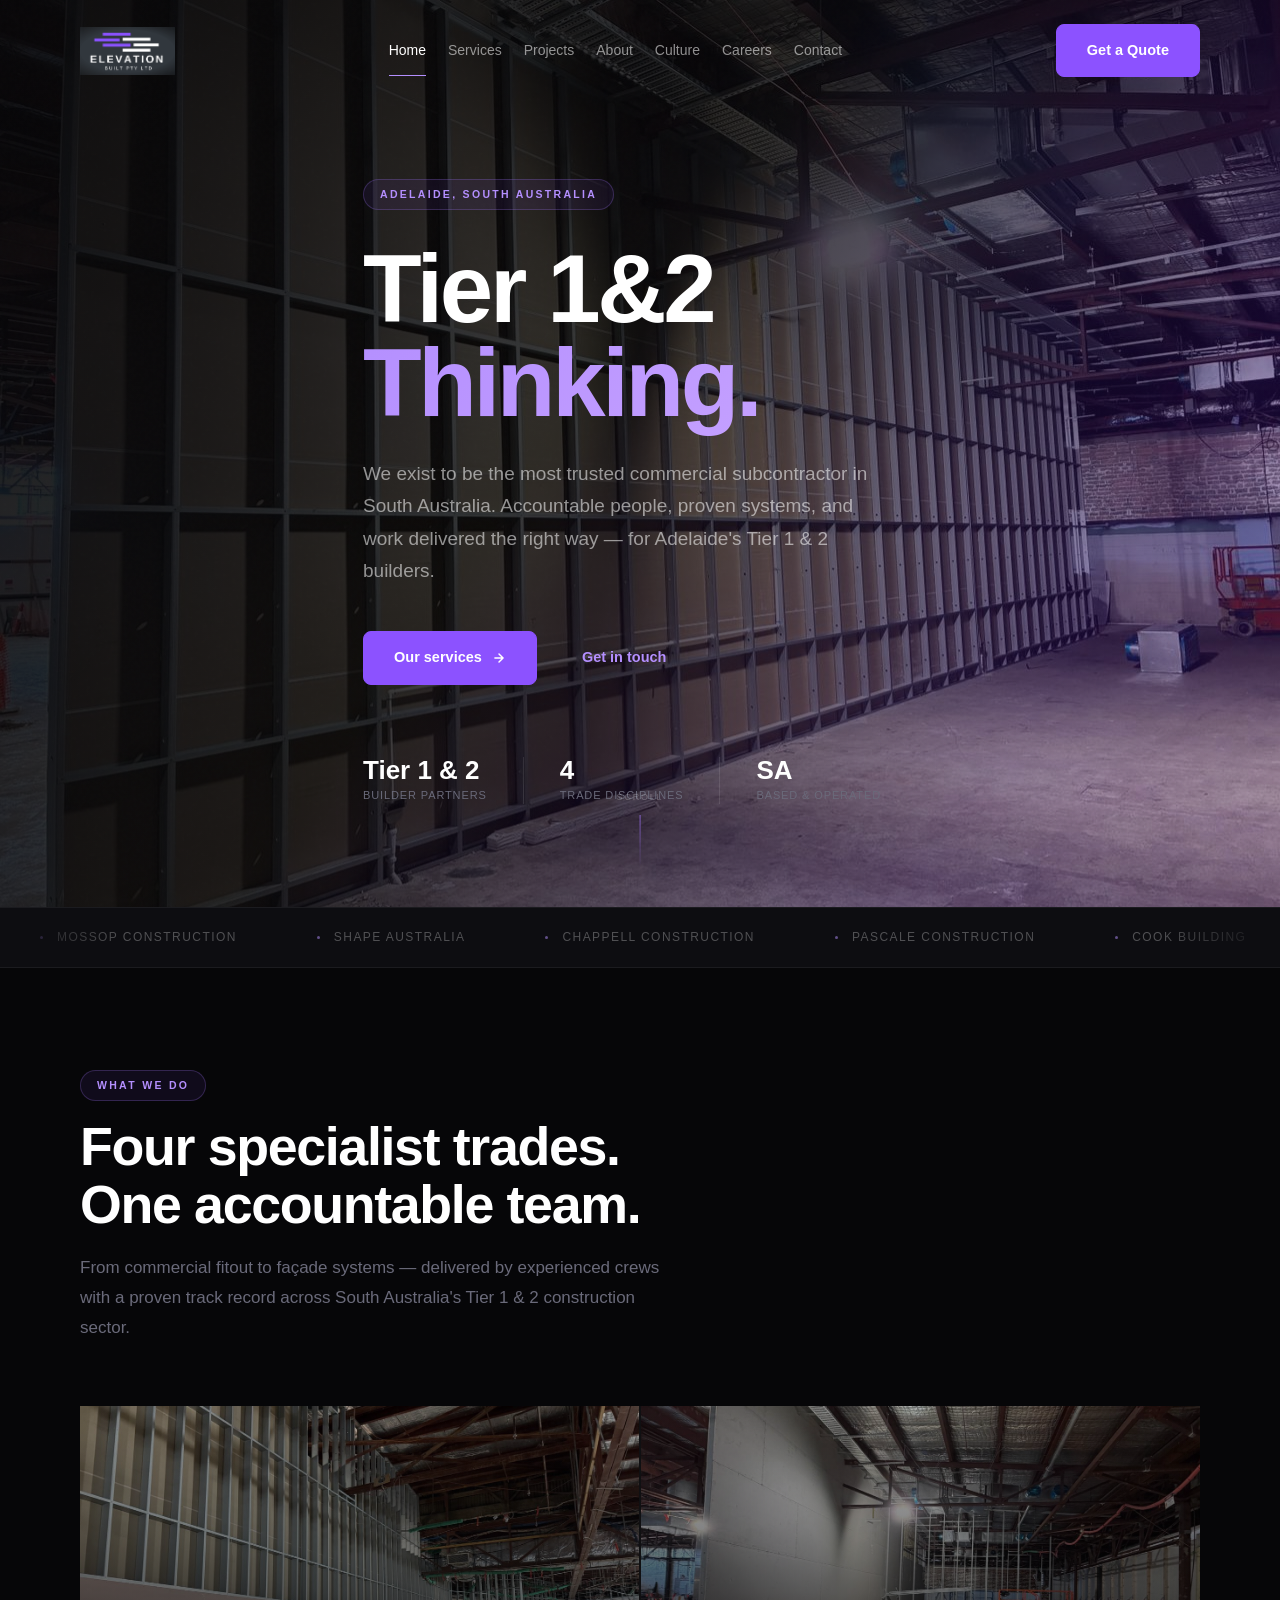
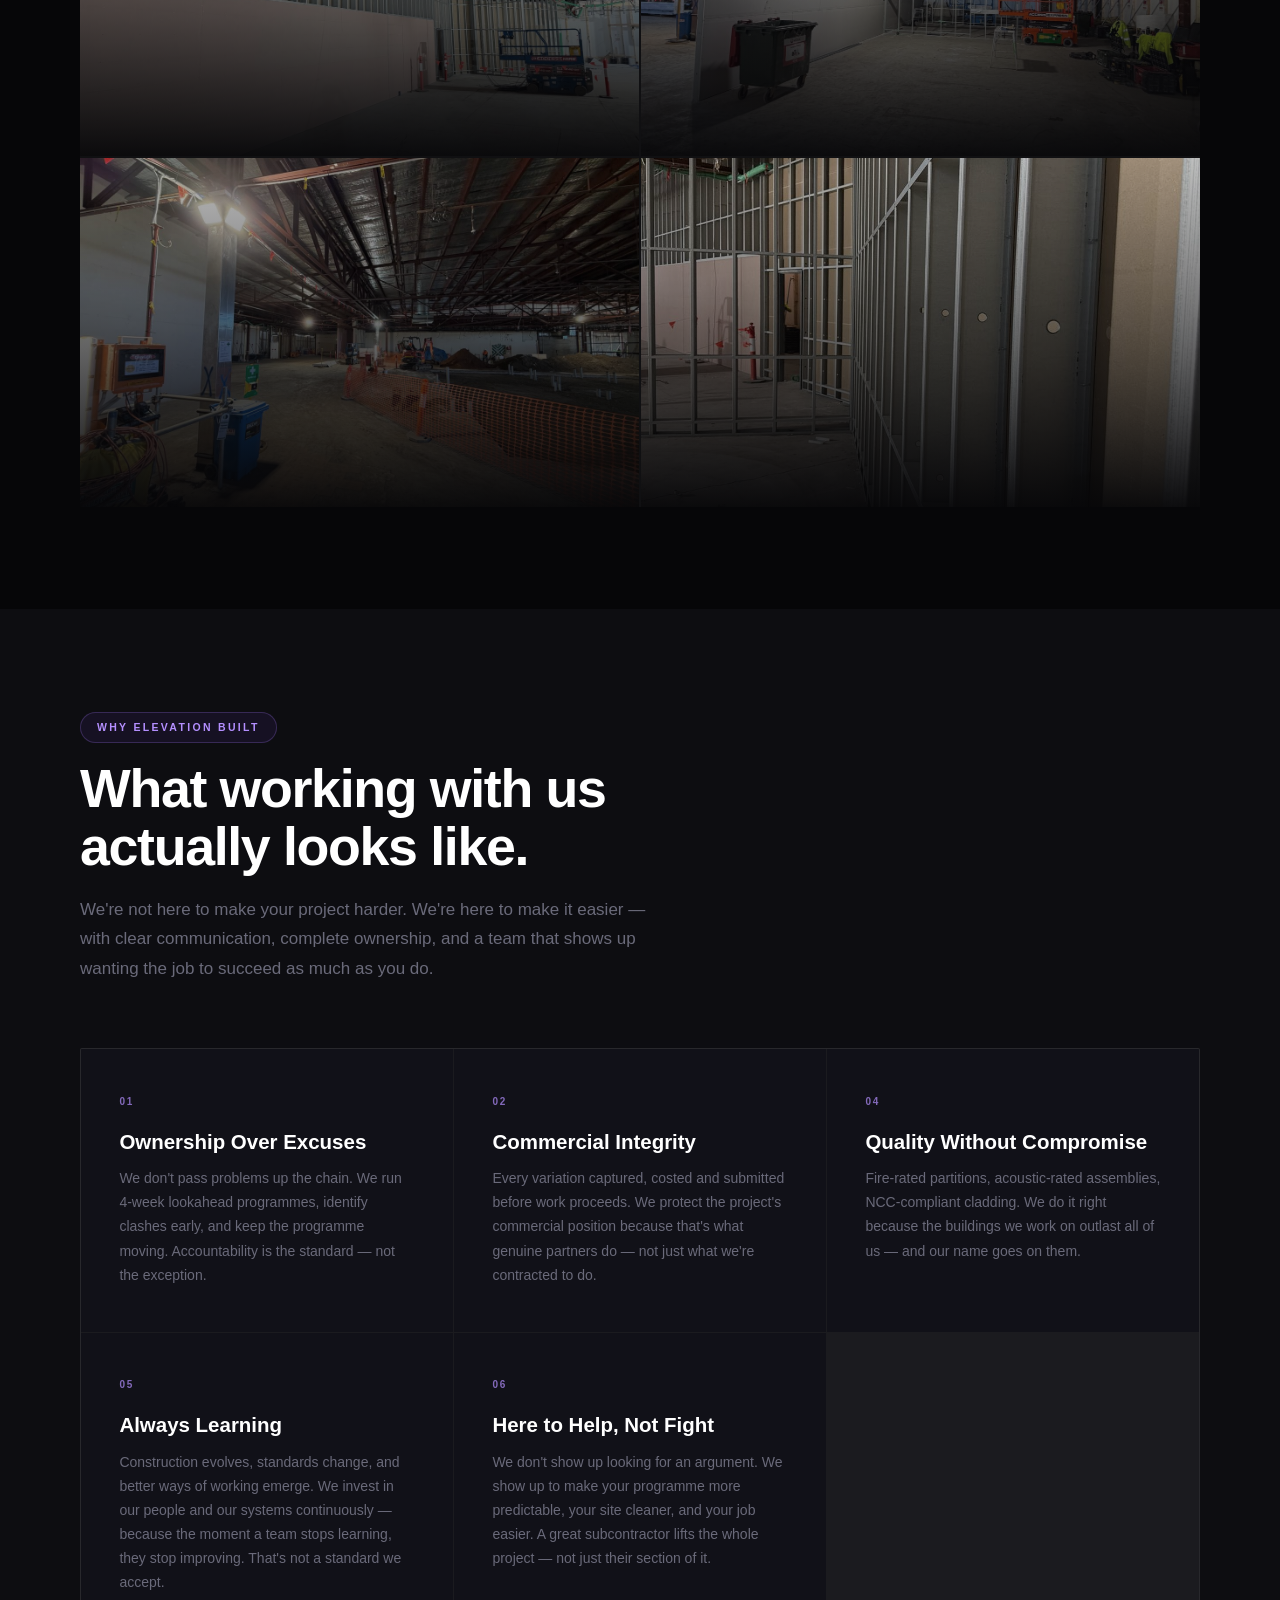
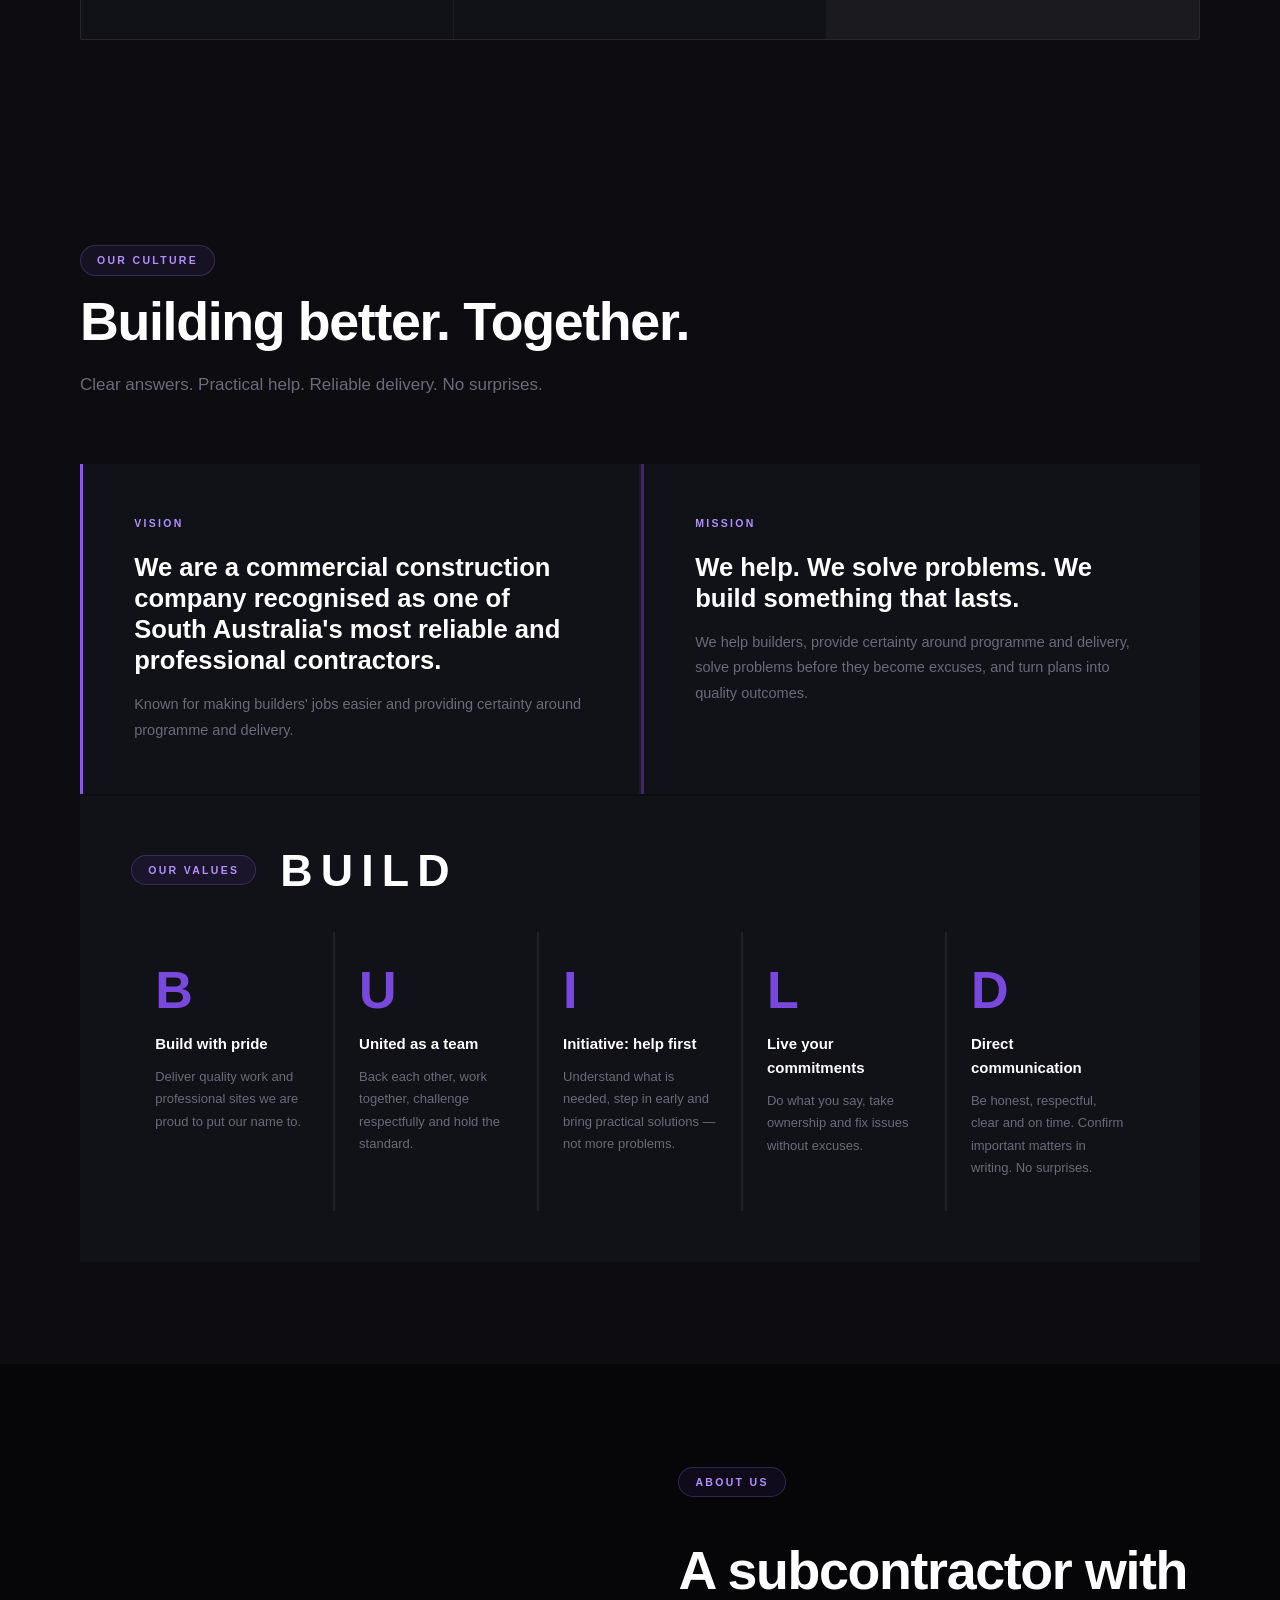
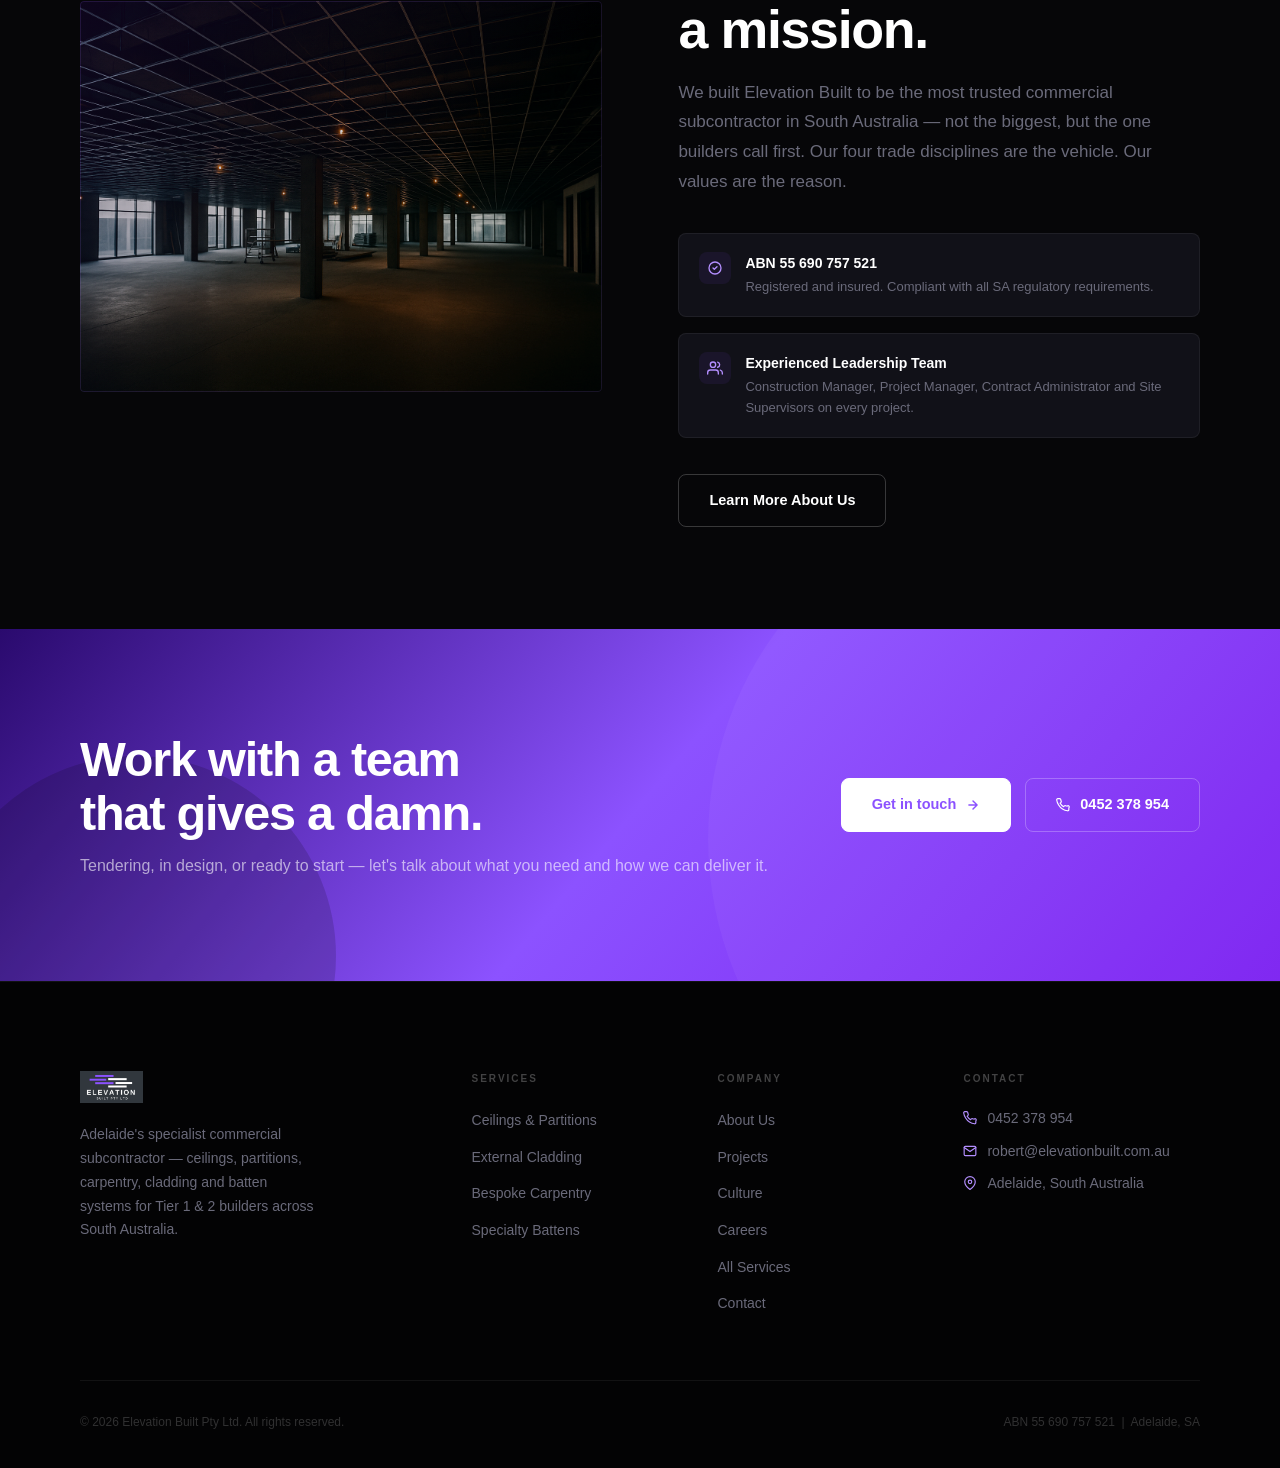
==== commit 77108868: "content: remove homepage culture banner" ====
--- a/index.html
+++ b/index.html
@@ -288,30 +288,6 @@
   </div>
 </section>
 
-<!-- ===== STATS ===== -->
-<div class="stats-strip">
-  <div class="container" style="padding:0;">
-    <div class="stats-grid">
-      <div class="stat-cell reveal">
-        <div class="stat-big"><em>5</em></div>
-        <div class="stat-lbl">Strategic Pillars</div>
-      </div>
-      <div class="stat-cell reveal reveal-d1">
-        <div class="stat-big"><em>5</em></div>
-        <div class="stat-lbl">BUILD Values</div>
-      </div>
-      <div class="stat-cell reveal reveal-d2">
-        <div class="stat-big">Help <em>First</em></div>
-        <div class="stat-lbl">Practical Solutions</div>
-      </div>
-      <div class="stat-cell reveal reveal-d3">
-        <div class="stat-big">No <em>Surprises</em></div>
-        <div class="stat-lbl">Direct Communication</div>
-      </div>
-    </div>
-  </div>
-</div>
-
 <!-- ===== ABOUT SPLIT ===== -->
 <section class="split-section section" style="background: var(--bg);">
   <div class="container">
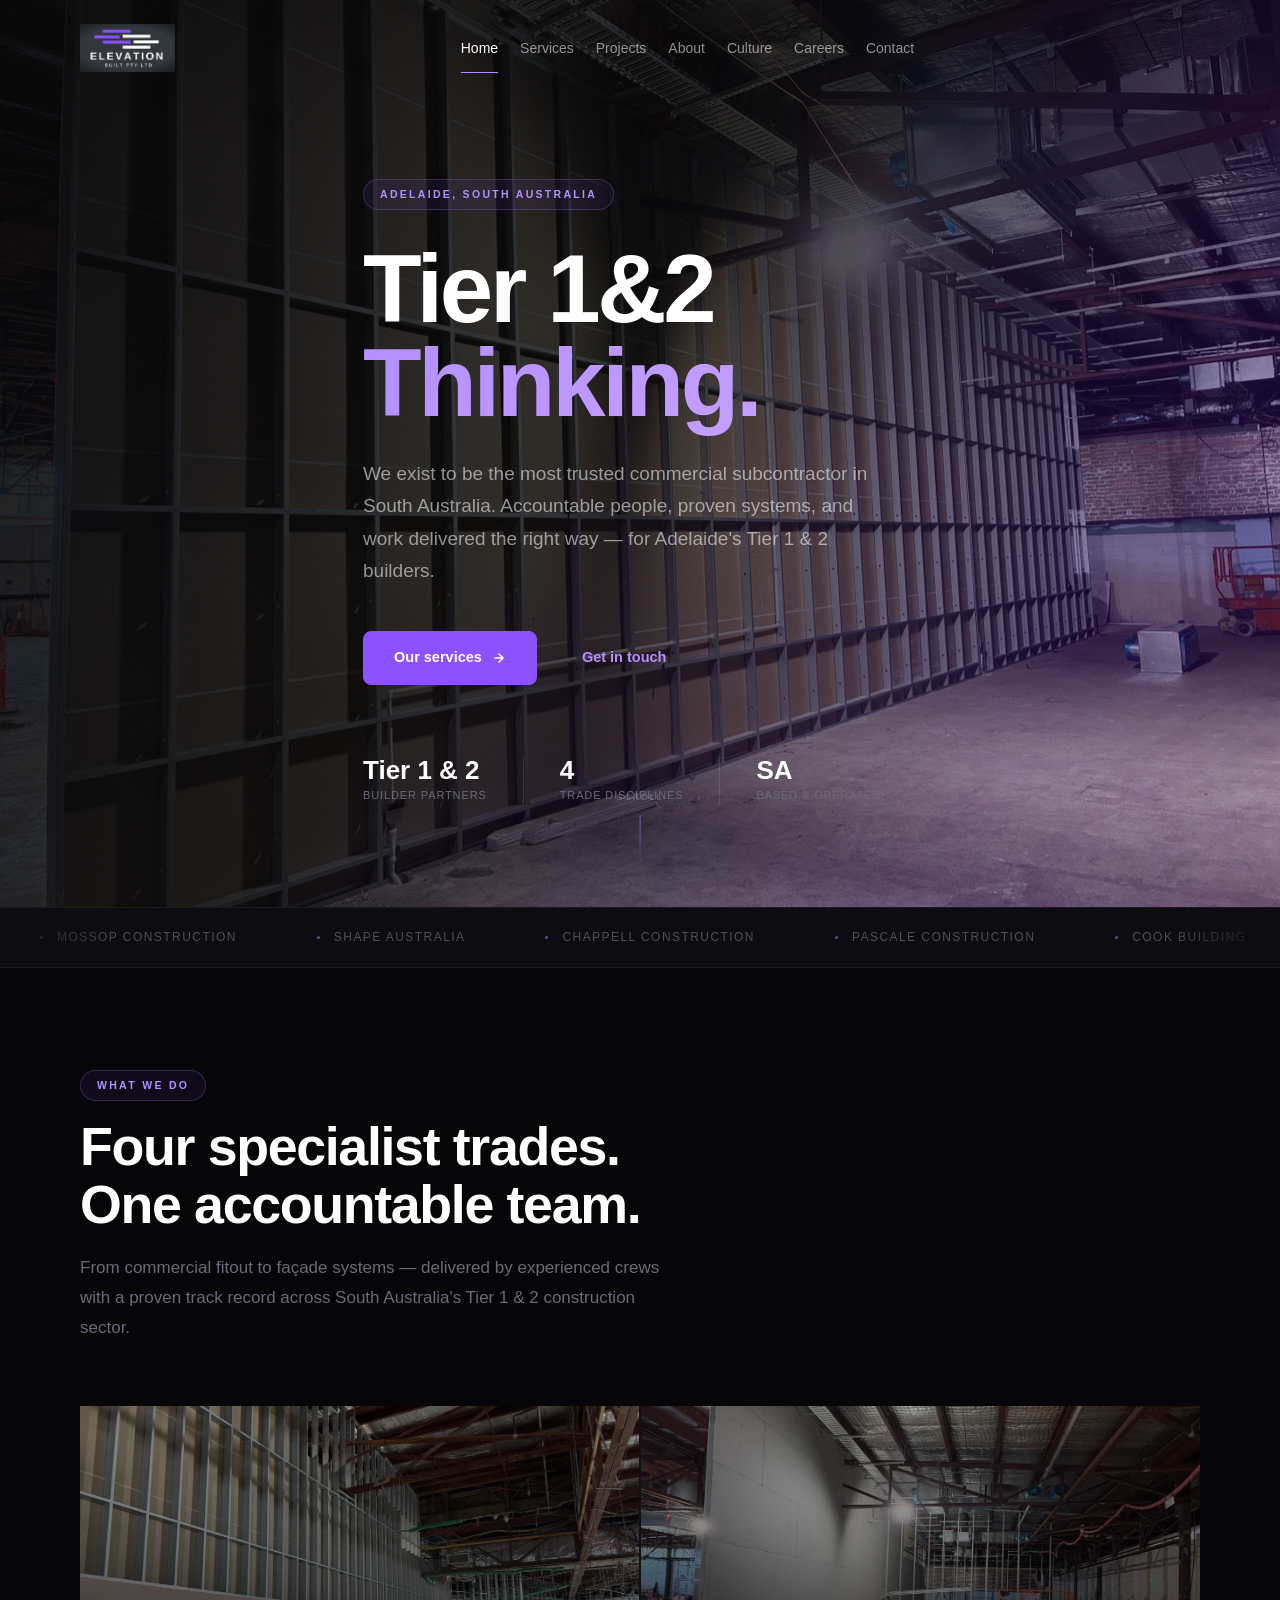
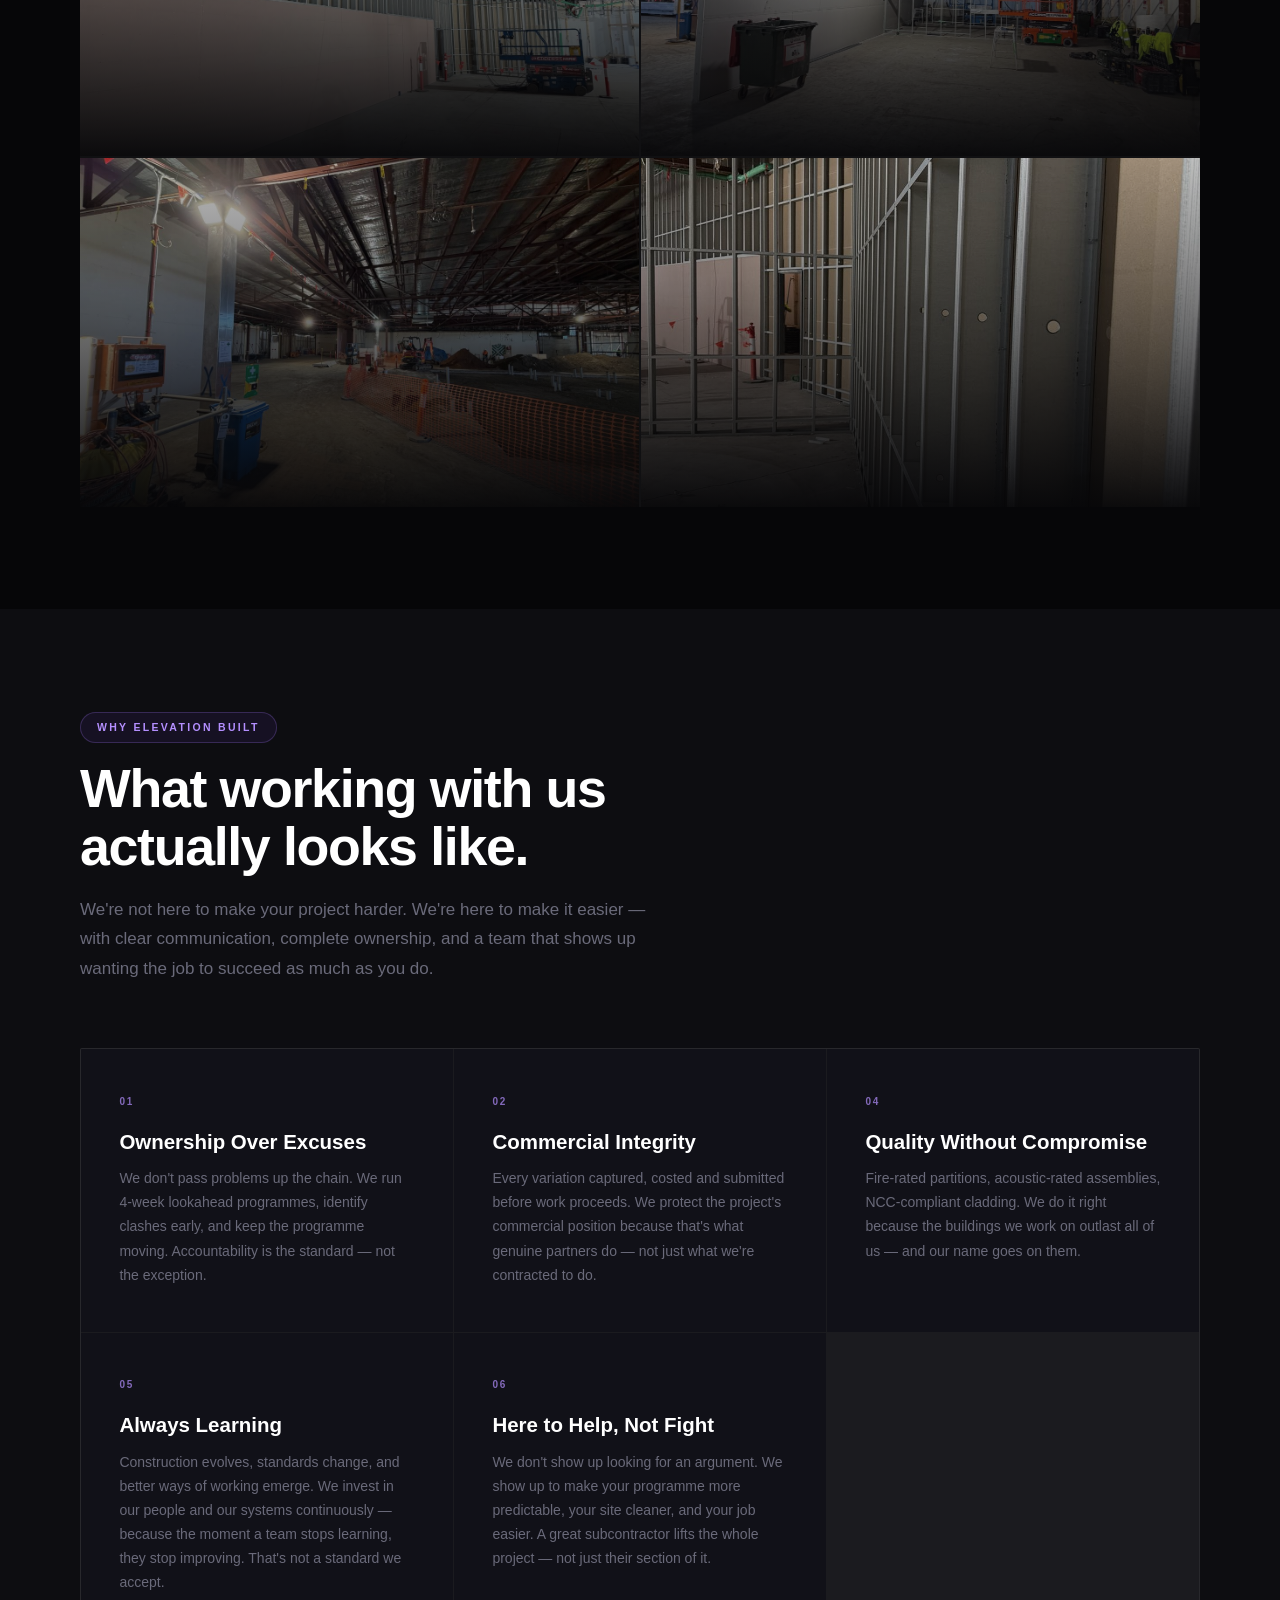
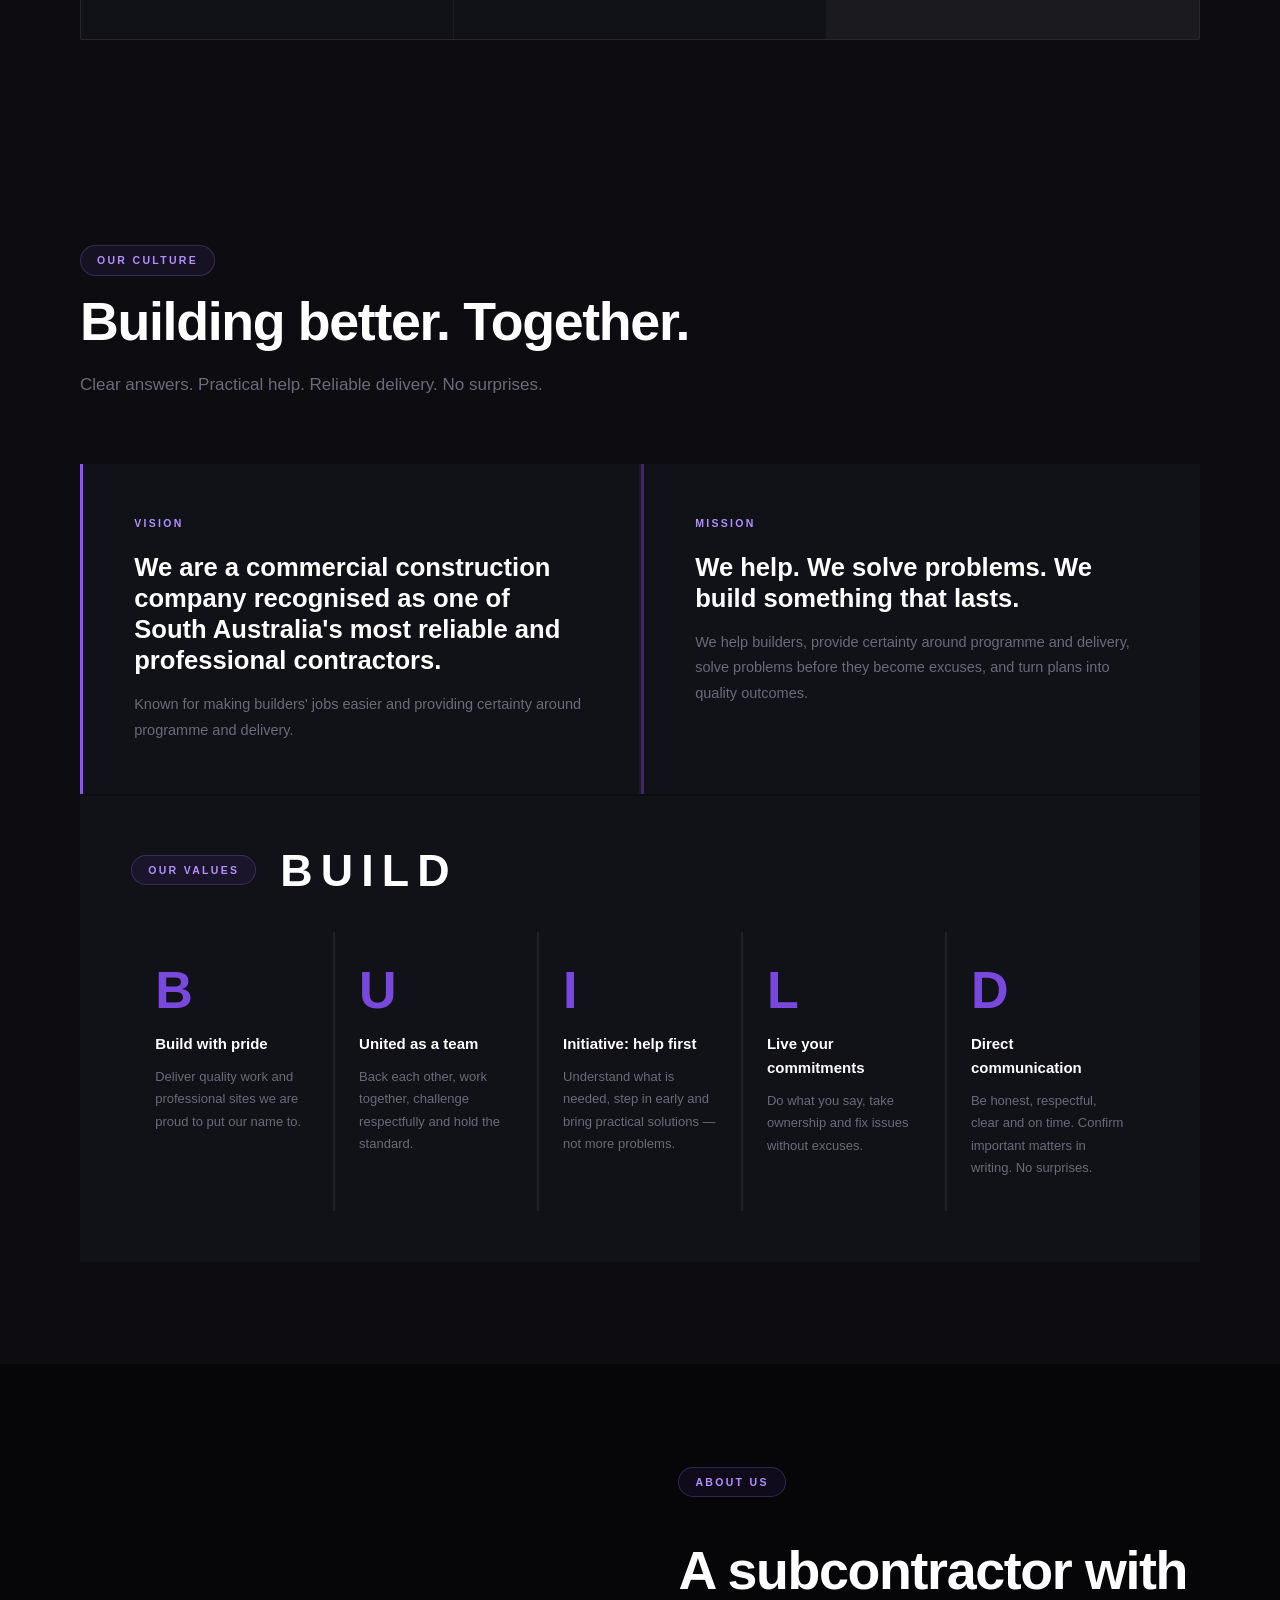
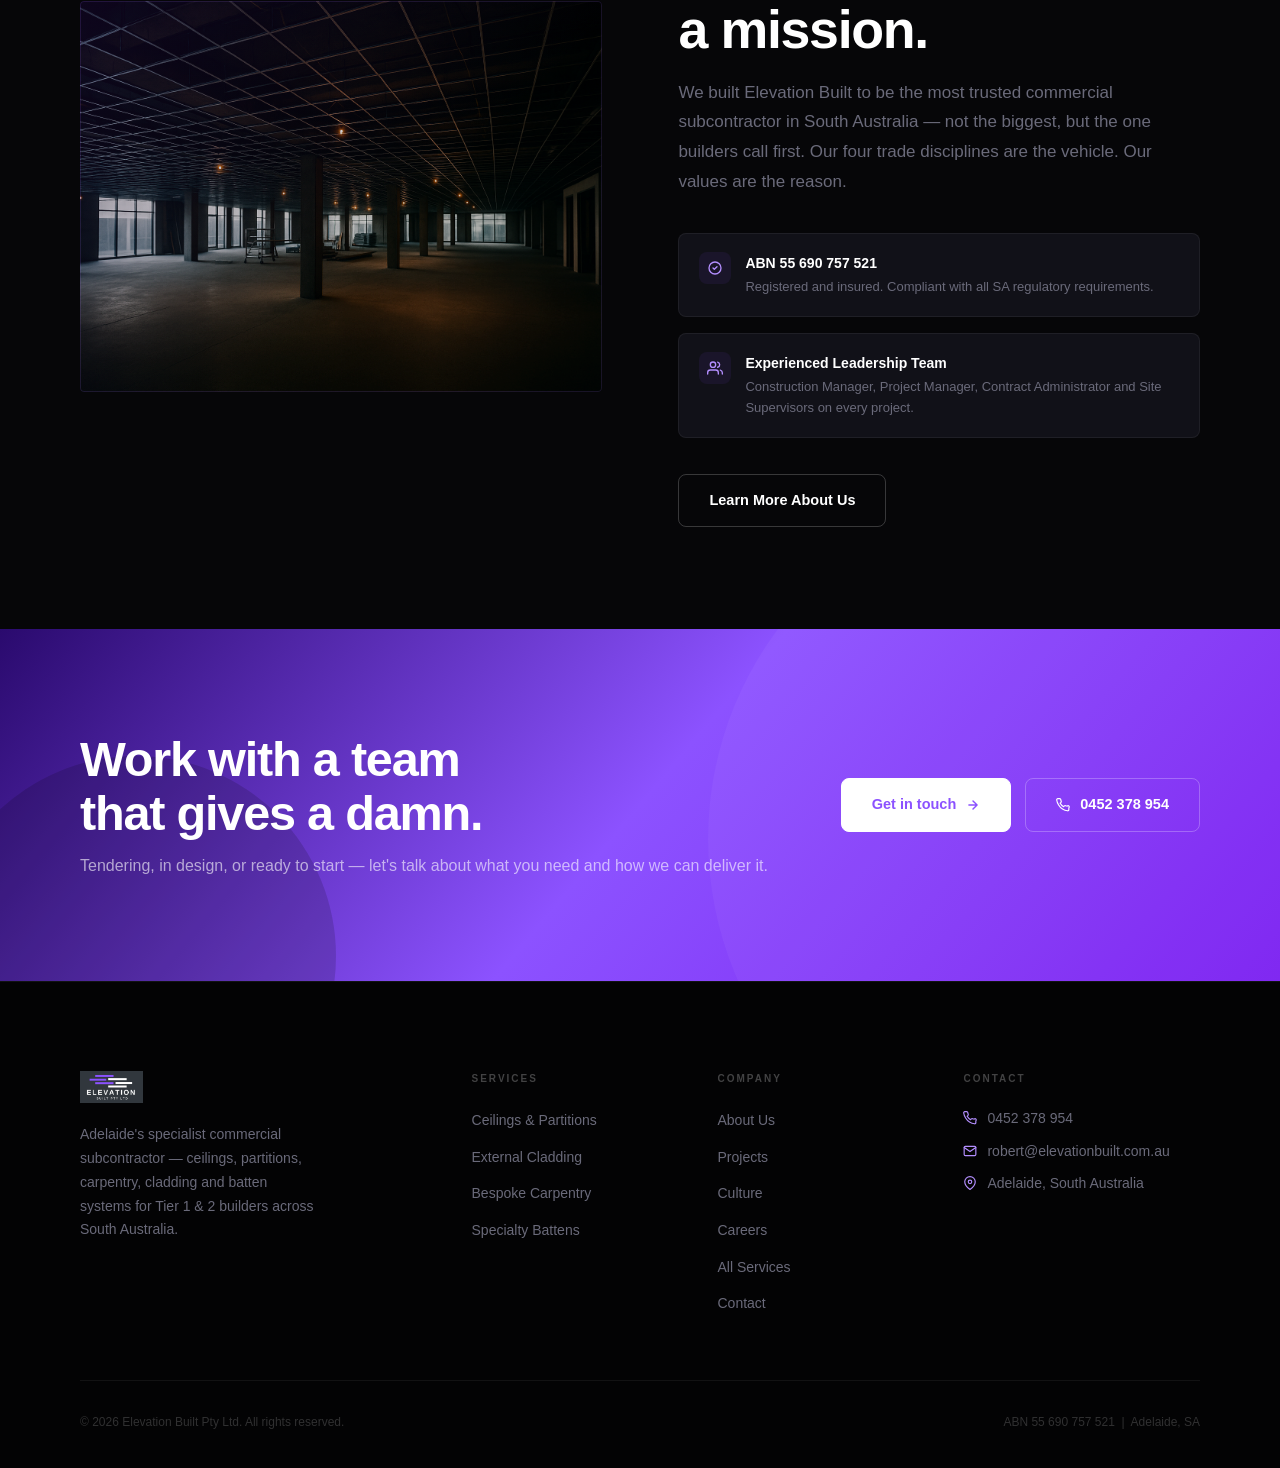
==== commit b50e47ff: "content: remove quote CTA from site navigation" ====
--- a/index.html
+++ b/index.html
@@ -33,7 +33,6 @@
         <li><a href="contact.html">Contact</a></li>
       </ul>
       <div class="nav-right">
-        <a href="contact.html" class="btn btn-primary">Get a Quote</a>
         <button class="hamburger" id="hamburger" aria-label="Open navigation menu" aria-expanded="false" aria-controls="mobileMenu">
           <span></span><span></span><span></span>
         </button>
@@ -51,7 +50,6 @@
   <a href="culture.html" onclick="closeMobileMenu()">Culture</a>
   <a href="careers.html" onclick="closeMobileMenu()">Careers</a>
   <a href="contact.html" onclick="closeMobileMenu()">Contact</a>
-  <a href="contact.html" class="btn btn-primary" style="margin-top:8px;font-size:18px;" onclick="closeMobileMenu()">Get a Quote</a>
 </div>
 
 <main id="main-content">
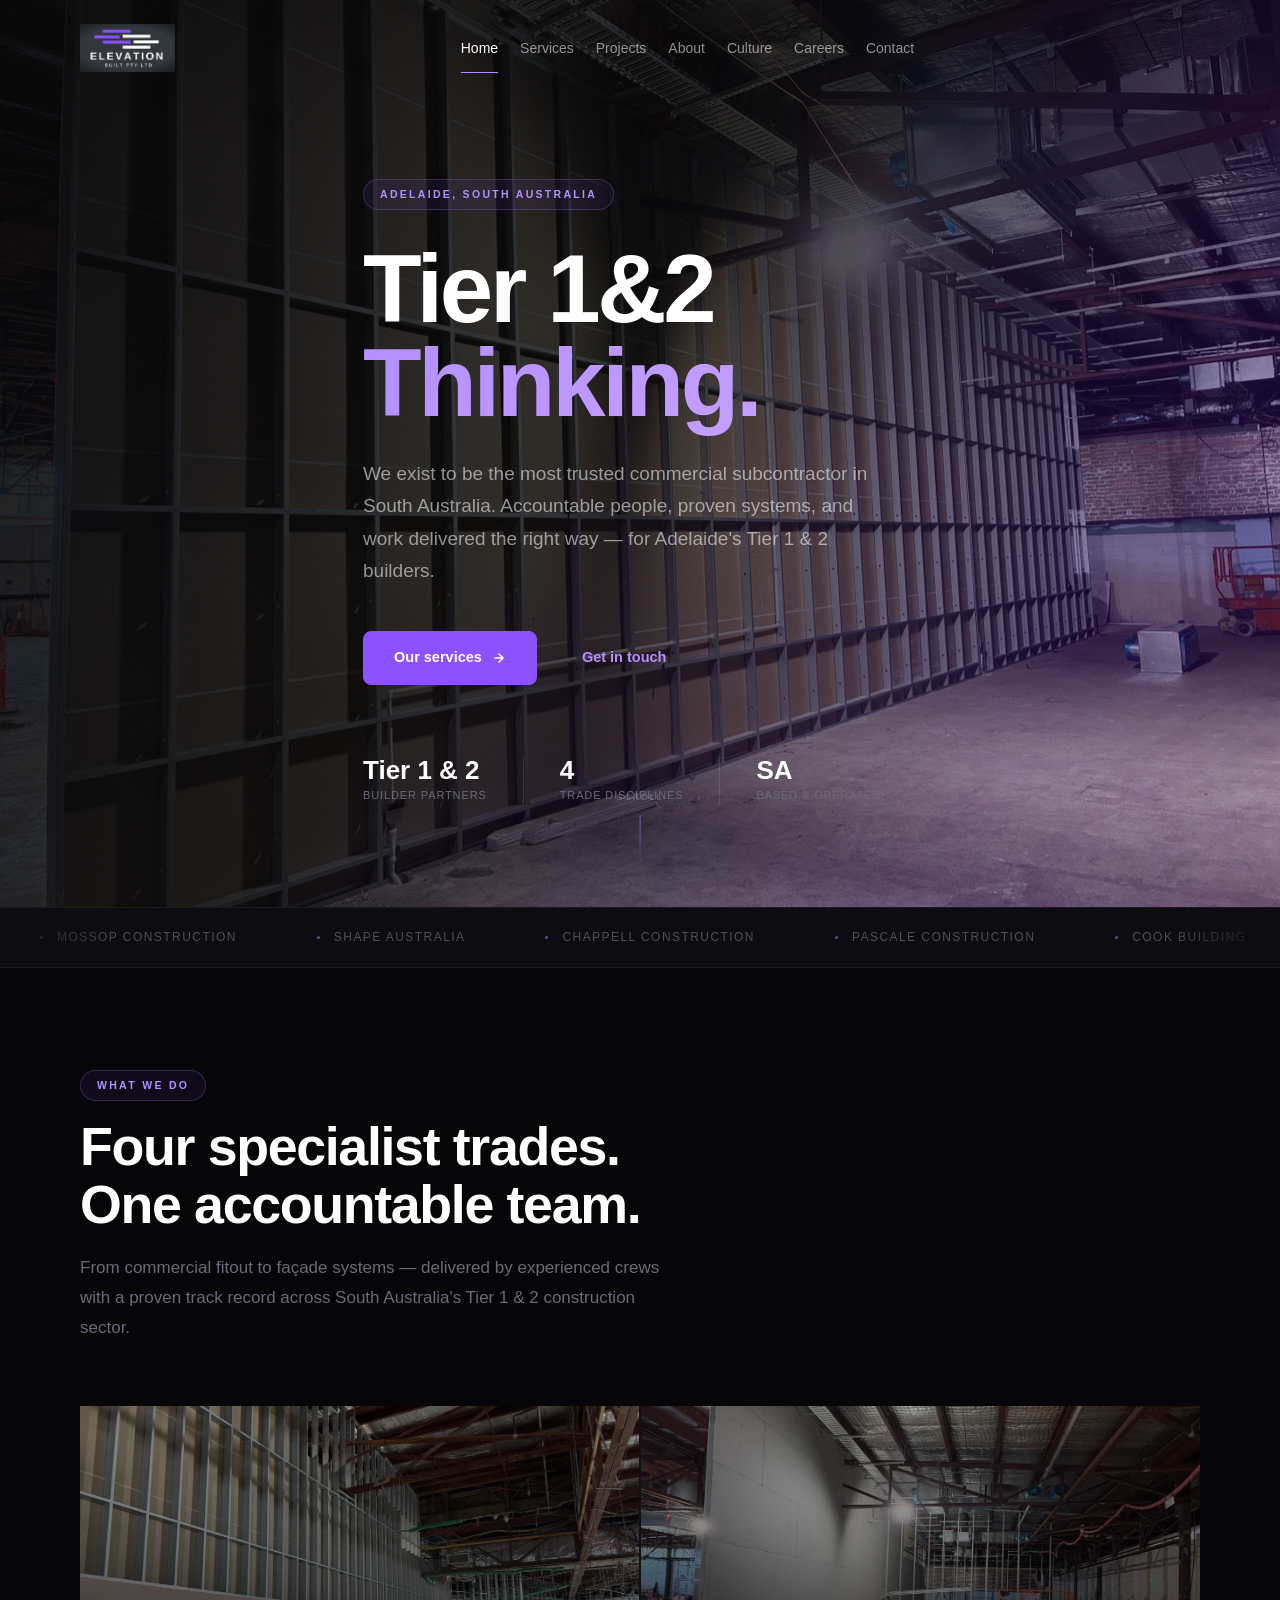
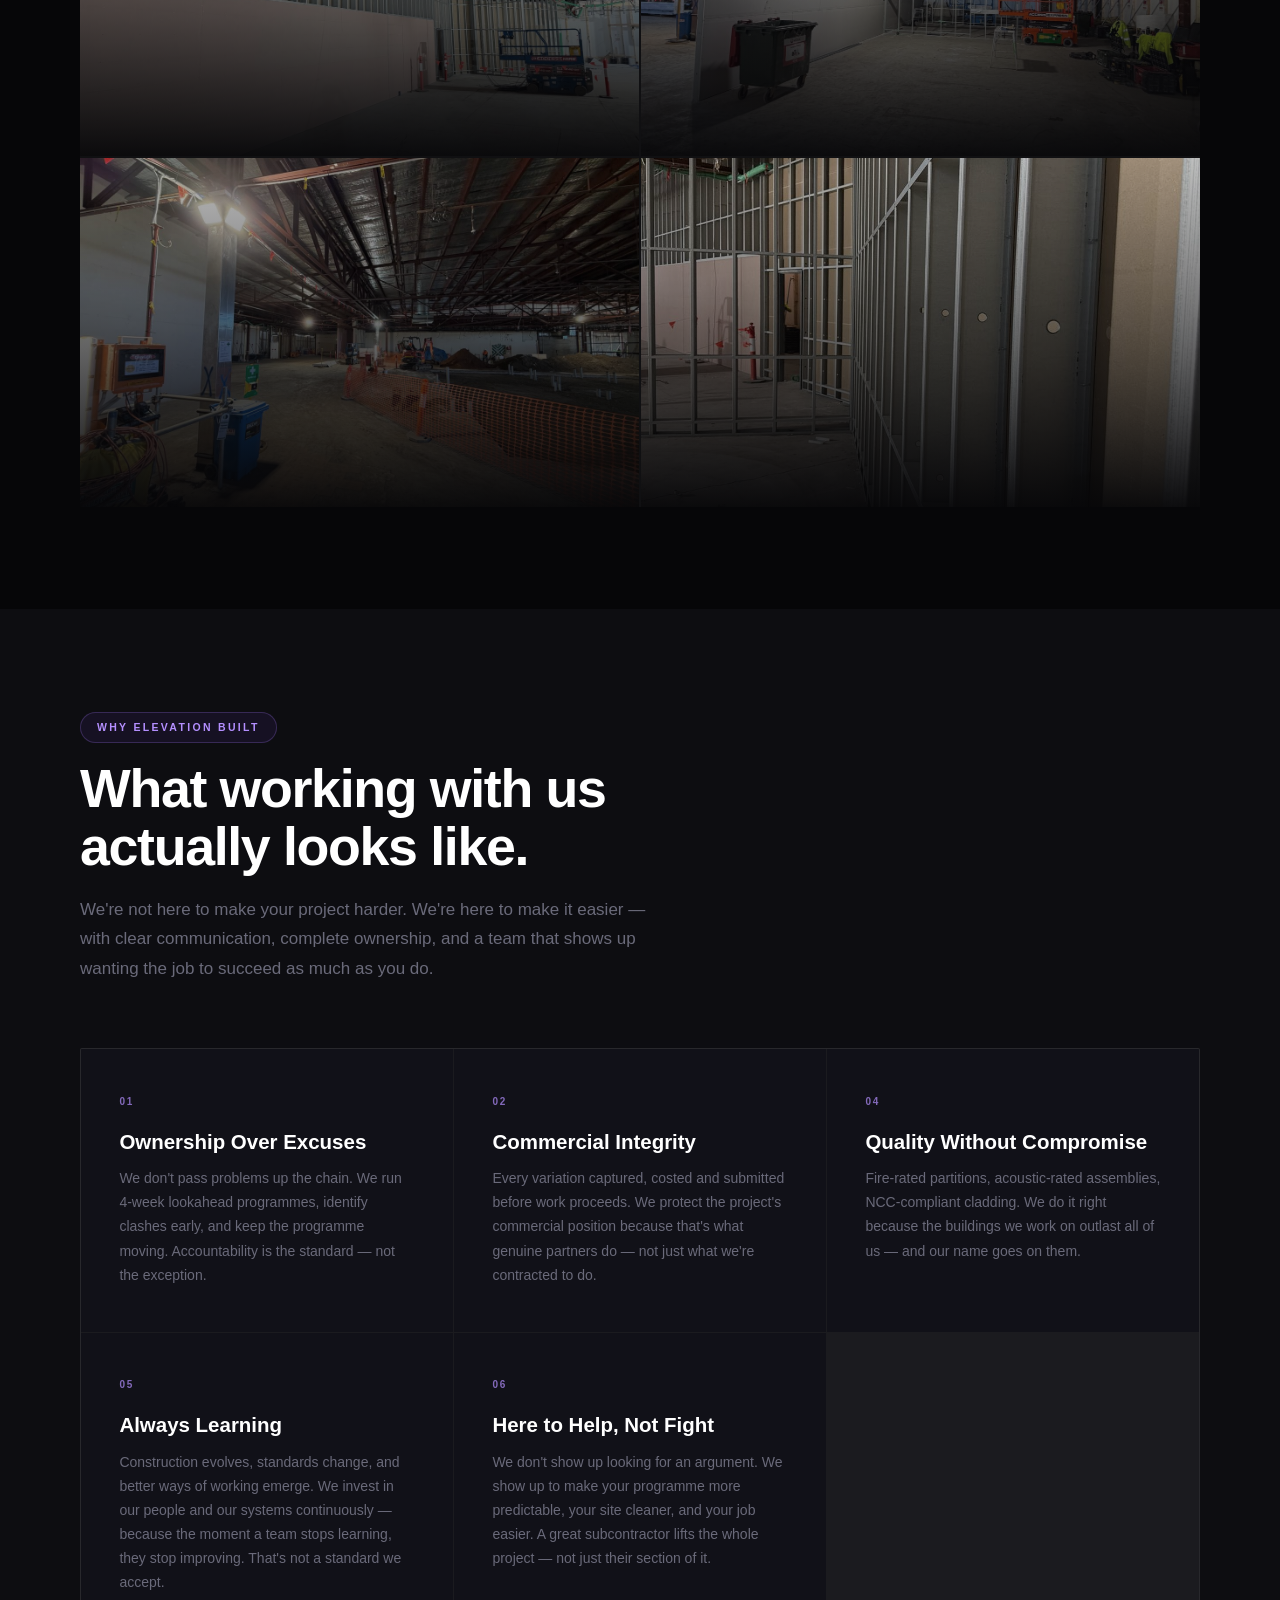
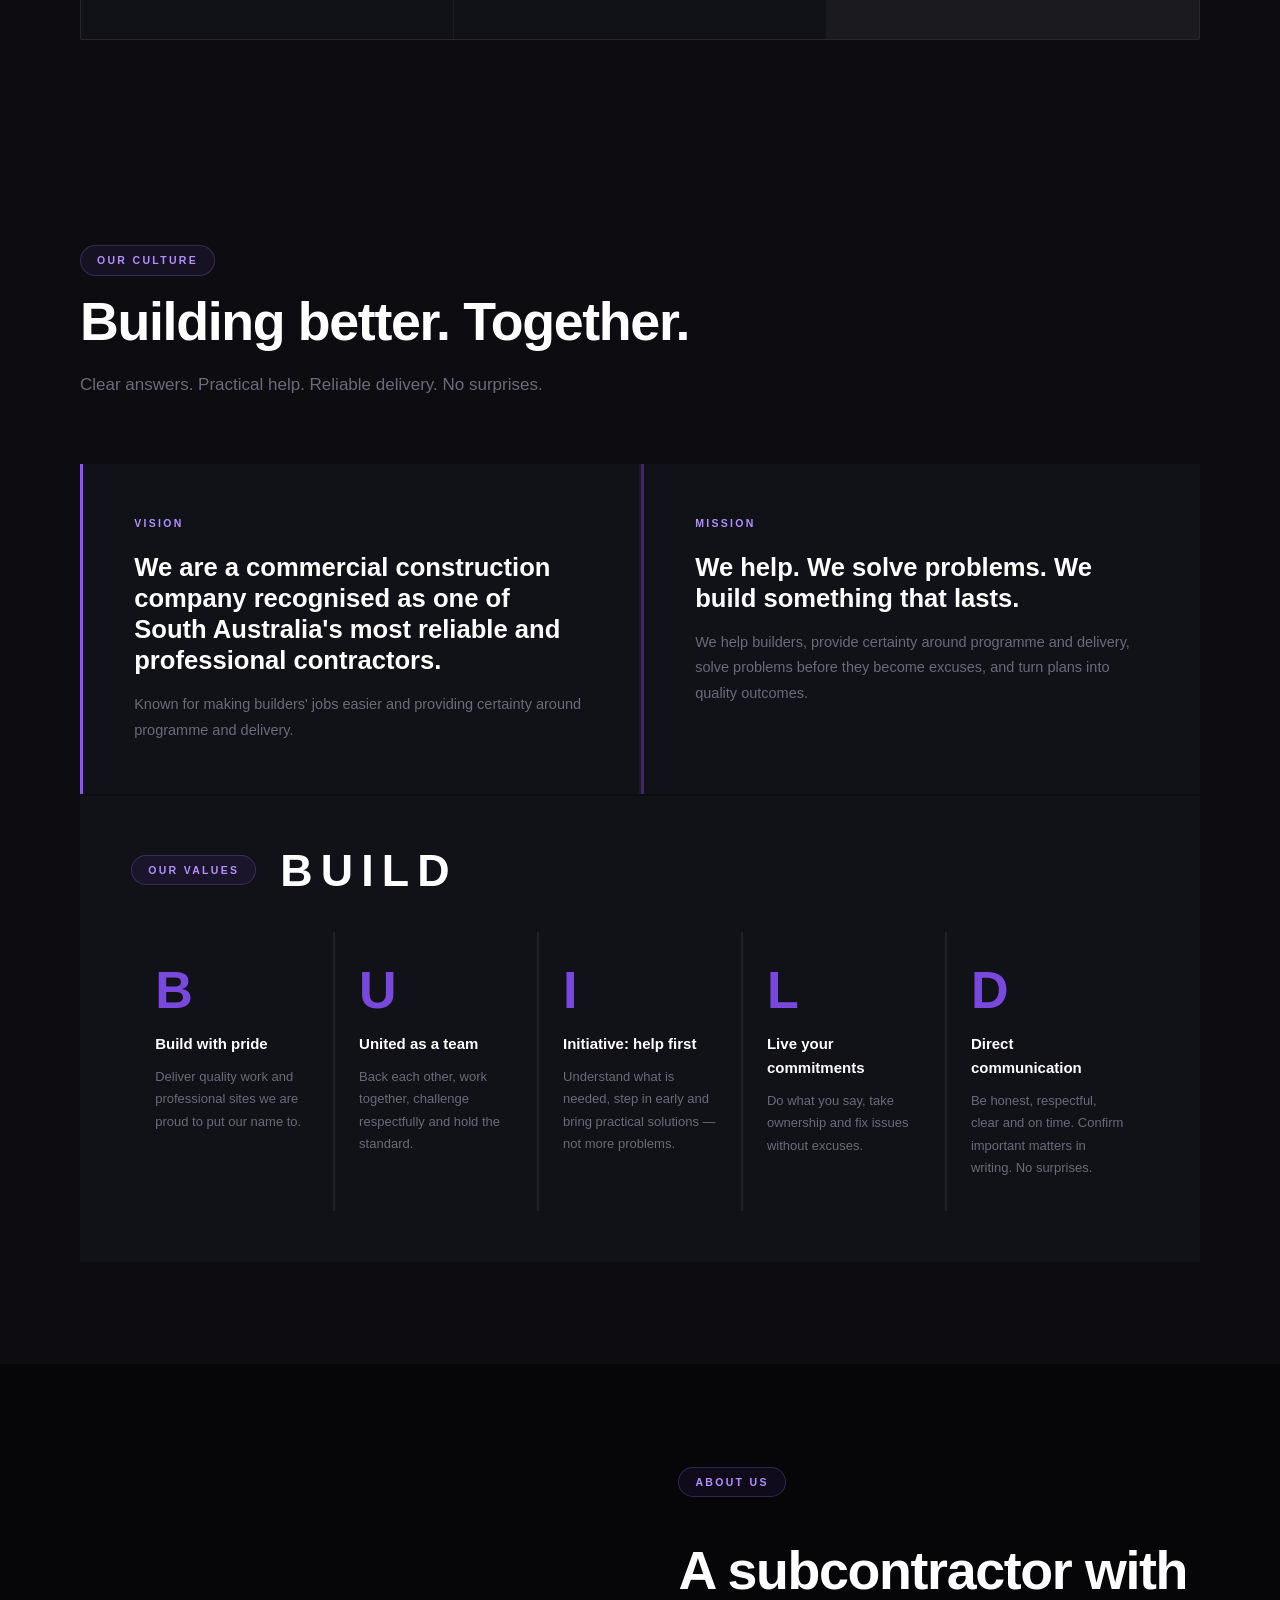
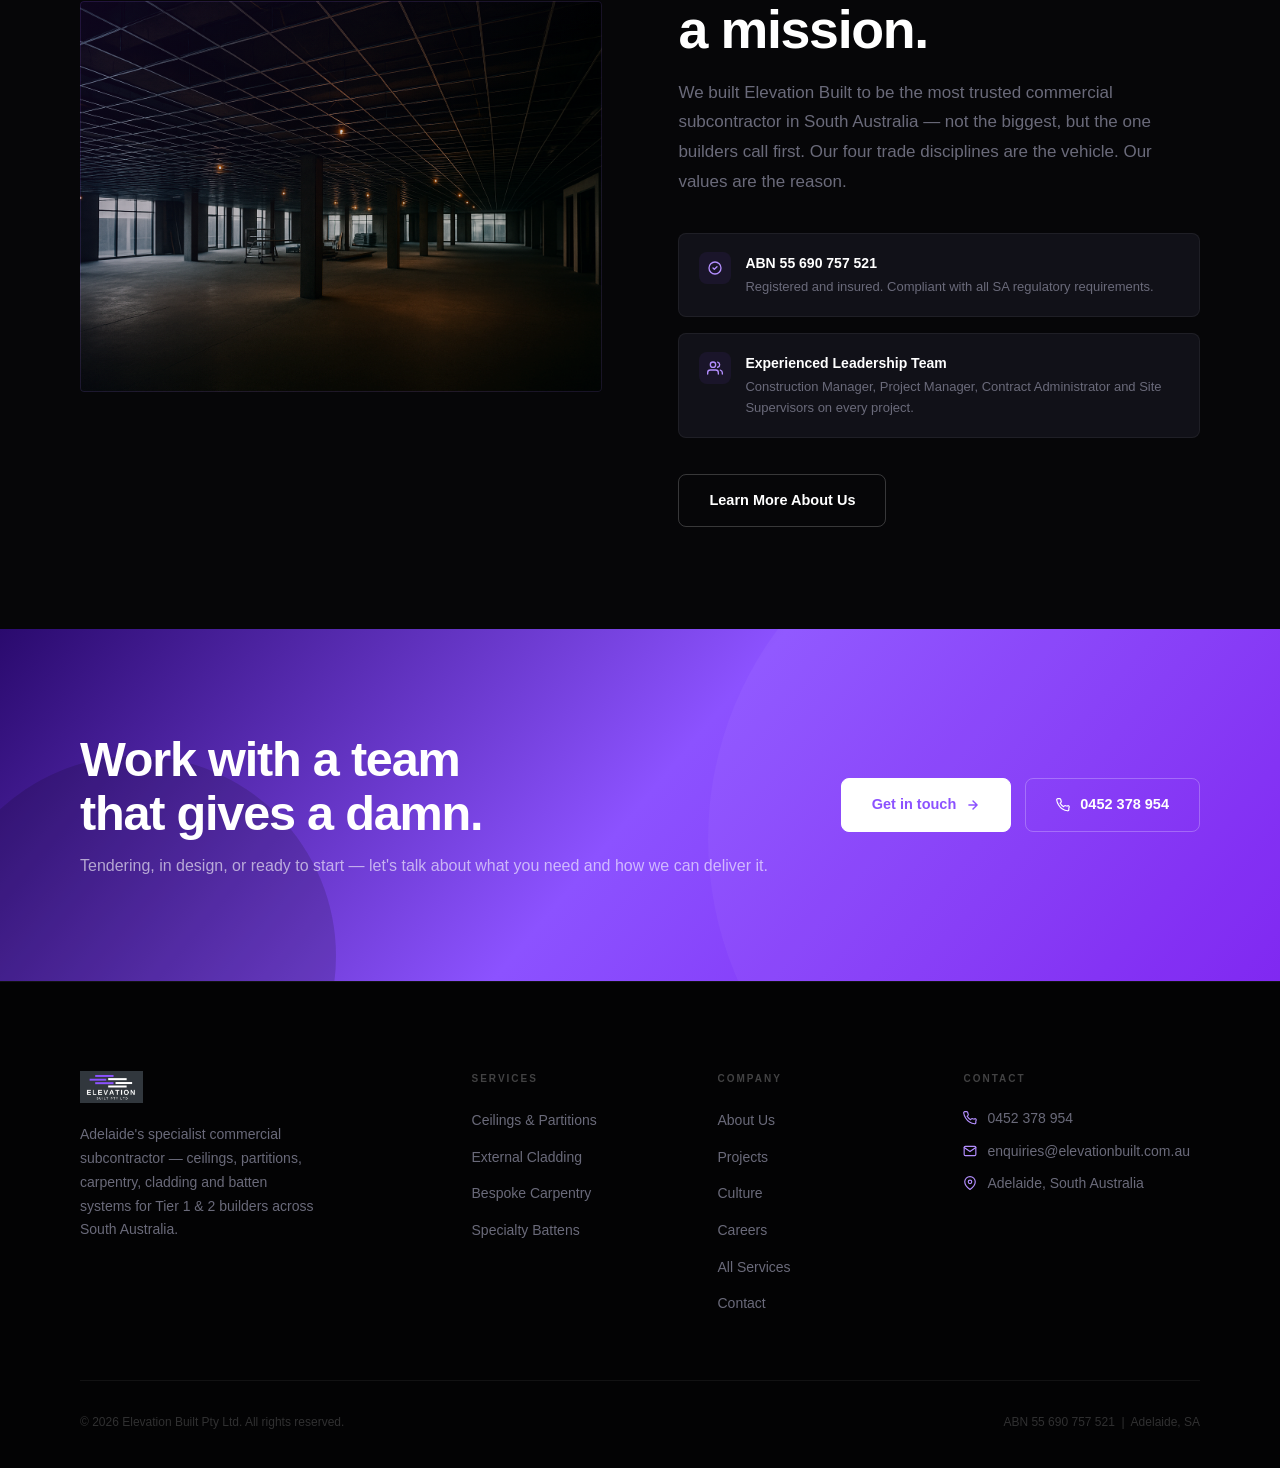
==== commit 1bef12ca: "content: simplify contact page and update enquiry email" ====
--- a/index.html
+++ b/index.html
@@ -12,7 +12,7 @@
   <meta property="og:type" content="website" />
   <!-- DS Part 1 §3: Helvetica Neue — no external font dependency -->
   <link rel="stylesheet" href="css/style.css?v=20260927-2" />
-  <script type="application/ld+json">{"@context":"https://schema.org","@type":"LocalBusiness","name":"Elevation Built Pty Ltd","telephone":"+61452378954","email":"robert@elevationbuilt.com.au","url":"https://elevationbuilt.com.au","address":{"@type":"PostalAddress","addressLocality":"Adelaide","addressRegion":"SA","addressCountry":"AU"},"areaServed":[{"@type":"City","name":"Adelaide"},{"@type":"State","name":"South Australia"}],"description":"Adelaide commercial construction specialists — ceilings, partitions, carpentry, cladding and batten systems for Tier 1 & 2 builders.","identifier":{"@type":"PropertyValue","name":"ABN","value":"55 690 757 521"}}</script>
+  <script type="application/ld+json">{"@context":"https://schema.org","@type":"LocalBusiness","name":"Elevation Built Pty Ltd","telephone":"+61452378954","email":"enquiries@elevationbuilt.com.au","url":"https://elevationbuilt.com.au","address":{"@type":"PostalAddress","addressLocality":"Adelaide","addressRegion":"SA","addressCountry":"AU"},"areaServed":[{"@type":"City","name":"Adelaide"},{"@type":"State","name":"South Australia"}],"description":"Adelaide commercial construction specialists — ceilings, partitions, carpentry, cladding and batten systems for Tier 1 & 2 builders.","identifier":{"@type":"PropertyValue","name":"ABN","value":"55 690 757 521"}}</script>
 </head>
 <body>
 
@@ -387,7 +387,7 @@
         </div>
         <div class="footer-contact-line">
           <svg viewBox="0 0 24 24" fill="none" stroke-width="2" stroke-linecap="round" stroke-linejoin="round"><path d="M4 4h16c1.1 0 2 .9 2 2v12c0 1.1-.9 2-2 2H4c-1.1 0-2-.9-2-2V6c0-1.1.9-2 2-2z"/><polyline points="22,6 12,13 2,6"/></svg>
-          <a href="mailto:robert@elevationbuilt.com.au">robert@elevationbuilt.com.au</a>
+          <a href="mailto:enquiries@elevationbuilt.com.au">enquiries@elevationbuilt.com.au</a>
         </div>
         <div class="footer-contact-line">
           <svg viewBox="0 0 24 24" fill="none" stroke-width="2" stroke-linecap="round" stroke-linejoin="round"><path d="M21 10c0 7-9 13-9 13s-9-6-9-13a9 9 0 0118 0z"/><circle cx="12" cy="10" r="3"/></svg>
